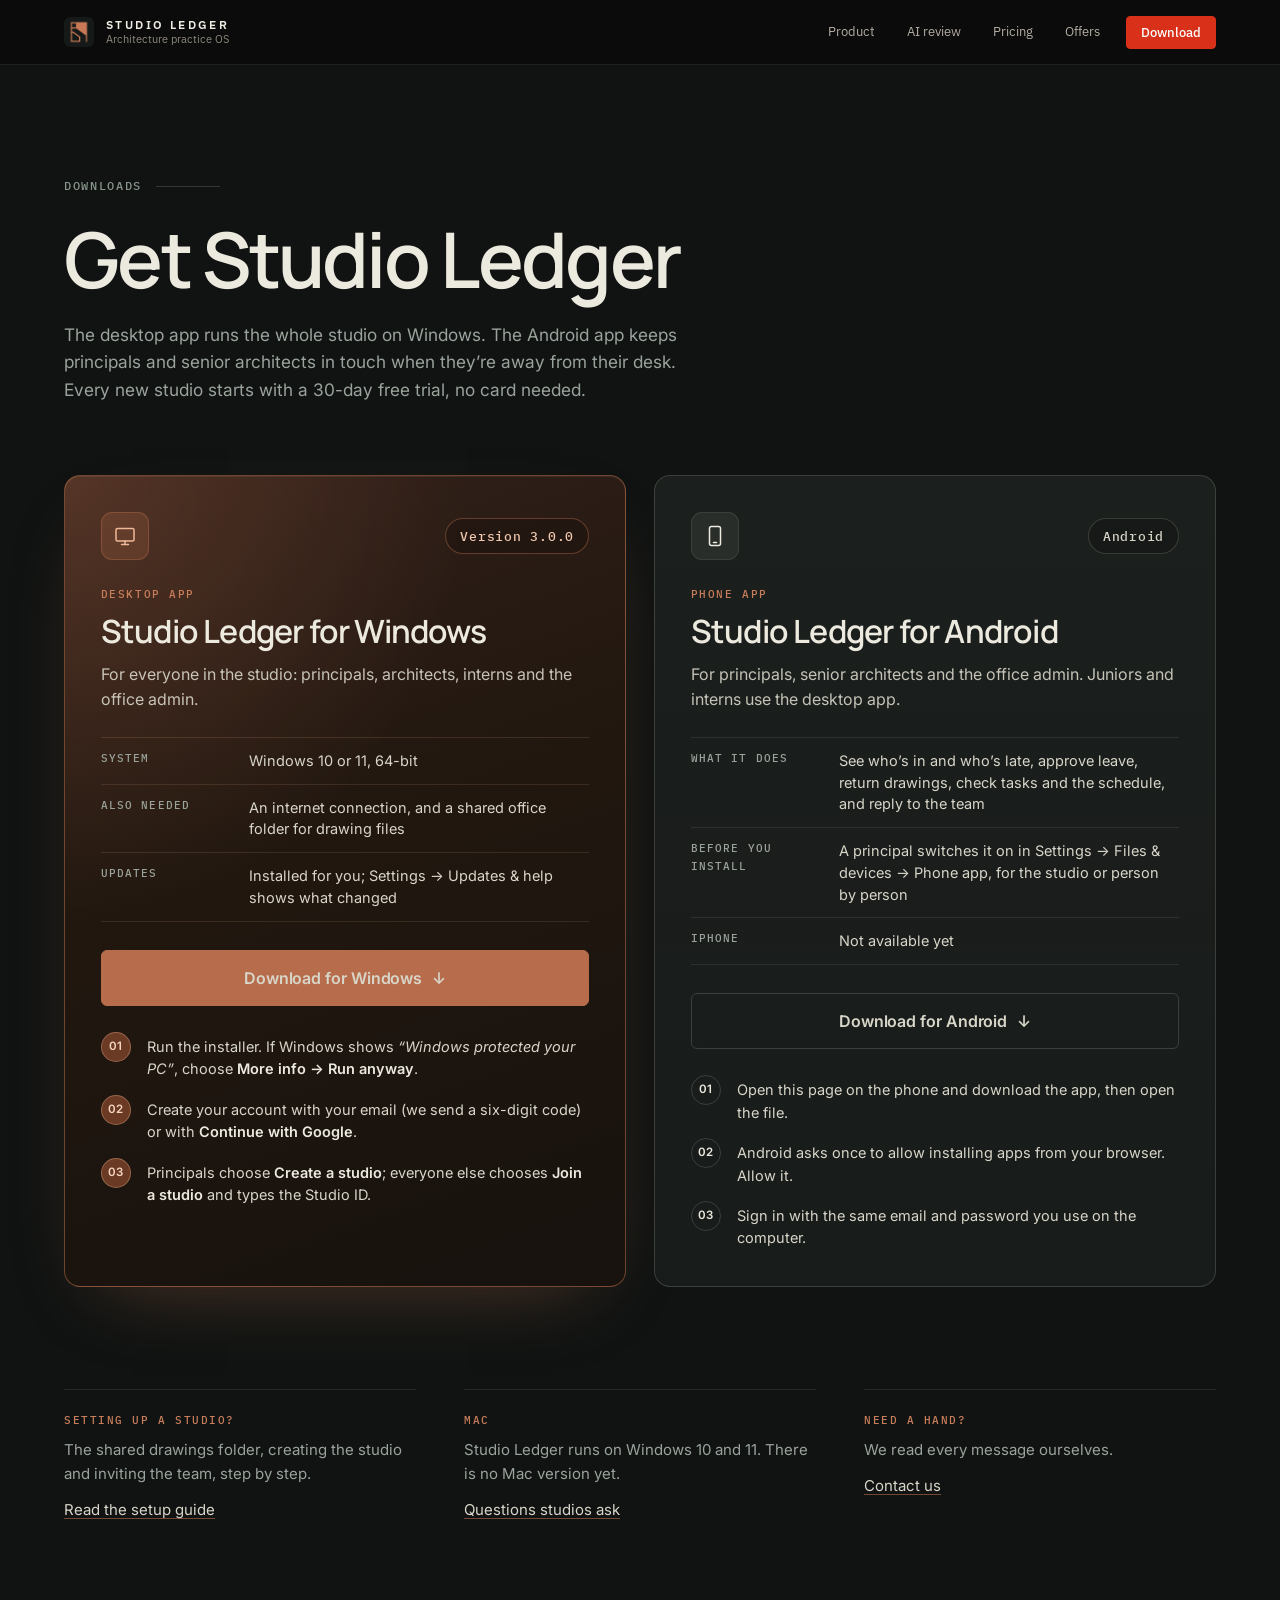
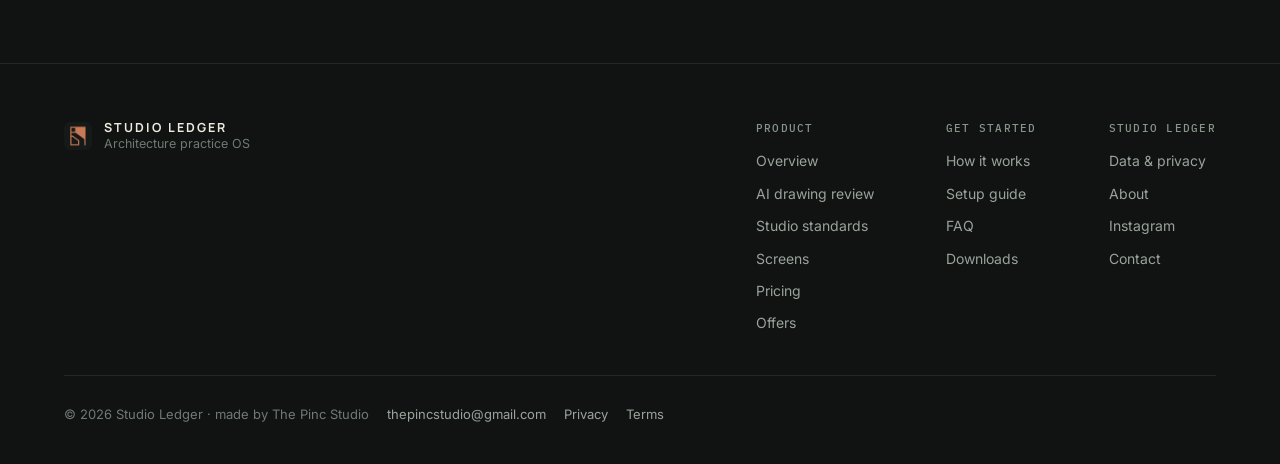
==== download.html @ b288e31b "Pricing: 3 and 6-month billing, early bird for the first 10 studios, dollar prices, grouped feature " ====
<!doctype html>
<html lang="en">
<head>
<meta charset="utf-8">
<meta name="viewport" content="width=device-width, initial-scale=1">
<title>Download Studio Ledger for Windows and Android</title>
<meta name="description" content="Download Studio Ledger: the Windows desktop app for the whole architecture studio, and the Android app for principals and senior architects. 30-day free trial, no card needed.">
<meta name="theme-color" content="#101312">
<link rel="icon" type="image/png" href="assets/icon.png">
<link rel="apple-touch-icon" href="assets/icon.png">
<meta property="og:type" content="website">
<meta property="og:title" content="Download Studio Ledger">
<meta property="og:description" content="The Windows desktop app for the whole studio, and the Android app for principals and senior architects.">
<link rel="canonical" href="https://studioledger.in/download">
<meta property="og:url" content="https://studioledger.in/download">
<meta property="og:image" content="https://studioledger.in/assets/og.jpg">
<meta name="twitter:card" content="summary_large_image">
<link rel="preconnect" href="https://fonts.googleapis.com">
<link rel="preconnect" href="https://fonts.gstatic.com" crossorigin>
<link rel="stylesheet" href="https://fonts.googleapis.com/css2?family=IBM+Plex+Sans:wght@400;500;600&family=Source+Serif+4:opsz,wght@8..60,400;8..60,500;8..60,600&display=swap">
<link rel="stylesheet" href="https://fonts.googleapis.com/css2?family=IBM+Plex+Mono:wght@400;500&family=Inter:wght@400;500;600&family=Manrope:wght@500;600;700&display=swap">
<link rel="stylesheet" href="styles.css?v=20261113">
<link rel="stylesheet" href="site.css?v=20261114f">
</head>
<body class="dl-page">
<a class="skip" href="#main">Skip to content</a>

<header class="nav" id="top">
  <div class="wrap nav-in">
    <a class="brand" href="./" aria-label="Studio Ledger home">
      <img src="assets/icon.png" alt="" width="30" height="30">
      <span><b>Studio Ledger</b><small>Architecture practice OS</small></span>
    </a>
    <nav class="links" id="links" aria-label="Main">
      <a href="index.html#product">Product</a>
      <a href="index.html#review">AI review</a>
      <a href="index.html#pricing">Pricing</a>
      <a href="index.html#offers">Offers</a>
    </nav>
    <div class="nav-cta">
      <a class="btn sm" data-download href="#start">Download</a>
      <button class="menu" id="menu" aria-expanded="false" aria-controls="links" aria-label="Menu"><span></span><span></span></button>
    </div>
  </div>
  <div class="launch-bar" id="launch-bar" hidden>
    <div class="wrap lb-in">
      <span class="lb-text">Studio Ledger launches <b>15 November</b></span>
      <span class="lb-count" data-cd="short" aria-label="Time until launch"></span>
      <button type="button" class="link lb-notify" data-notify>Get notified</button>
    </div>
  </div>
</header>

<main id="main">
<div class="v2" id="v2">

<section class="v2-sec dl-top" aria-labelledby="dl-title">
  <div class="v2-wrap">
    <p class="v2-label" data-rv>Downloads</p>
    <h1 class="v2-h2 dl-h" id="dl-title" data-split>Get Studio Ledger</h1>
    <p class="v2-lede" data-rv>The desktop app runs the whole studio on Windows. The Android app keeps principals and senior architects in touch when they’re away from their desk. Every new studio starts with a 30-day free trial, no card needed.</p>
  </div>

  <div class="v2-wrap dl-grid">
    <!-- Windows -->
    <article class="dl-card dl-win" aria-labelledby="dl-win-h" data-rv>
      <div class="dl-head">
        <span class="dl-icon"><svg viewBox="0 0 24 24" aria-hidden="true"><rect x="3" y="4.5" width="18" height="12.5" rx="1.5"/><path d="M8.5 20.5h7M12 17v3.5"/></svg></span>
        <span class="dl-pill v2-mono">Version <span data-version></span></span>
      </div>
      <p class="dl-k v2-mono">Desktop app</p>
      <h2 class="dl-name" id="dl-win-h">Studio Ledger for Windows</h2>
      <p class="dl-for">For everyone in the studio: principals, architects, interns and the office admin.</p>
      <dl class="dl-spec">
        <div><dt>System</dt><dd>Windows 10 or 11, 64-bit</dd></div>
        <div><dt>Also needed</dt><dd>An internet connection, and a shared office folder for drawing files</dd></div>
        <div><dt>Updates</dt><dd>Installed for you; Settings → Updates &amp; help shows what changed</dd></div>
      </dl>
      <a class="v2-btn v2-btn-lg dl-btn" data-download href="#">Download for Windows <span aria-hidden="true">↓</span></a>
      <ol class="dl-steps" aria-label="Installing on Windows">
        <li>Run the installer. If Windows shows <i>“Windows protected your PC”</i>, choose <b>More info → Run anyway</b>.</li>
        <li>Create your account with your email (we send a six-digit code) or with <b>Continue with Google</b>.</li>
        <li>Principals choose <b>Create a studio</b>; everyone else chooses <b>Join a studio</b> and types the Studio ID.</li>
      </ol>
    </article>

    <!-- Android -->
    <article class="dl-card dl-and" aria-labelledby="dl-and-h" data-rv>
      <div class="dl-head">
        <span class="dl-icon"><svg viewBox="0 0 24 24" aria-hidden="true"><rect x="6.5" y="2.5" width="11" height="19" rx="2"/><path d="M10.5 18.5h3"/></svg></span>
        <span class="dl-pill v2-mono">Android</span>
      </div>
      <p class="dl-k v2-mono">Phone app</p>
      <h2 class="dl-name" id="dl-and-h">Studio Ledger for Android</h2>
      <p class="dl-for">For principals, senior architects and the office admin. Juniors and interns use the desktop app.</p>
      <dl class="dl-spec">
        <div><dt>What it does</dt><dd>See who’s in and who’s late, approve leave, return drawings, check tasks and the schedule, and reply to the team</dd></div>
        <div><dt>Before you install</dt><dd>A principal switches it on in Settings → Files &amp; devices → Phone app, for the studio or person by person</dd></div>
        <div><dt>iPhone</dt><dd>Not available yet</dd></div>
      </dl>
      <a class="v2-btn v2-btn-lg v2-btn-ghost dl-btn" data-app href="https://github.com/Krixhnarr/studio-ledger-website/releases/latest/download/Studio-Ledger-Android.apk">Download for Android <span aria-hidden="true">↓</span></a>
      <ol class="dl-steps" aria-label="Installing on Android">
        <li>Open this page on the phone and download the app, then open the file.</li>
        <li>Android asks once to allow installing apps from your browser. Allow it.</li>
        <li>Sign in with the same email and password you use on the computer.</li>
      </ol>
    </article>
  </div>

  <div class="v2-wrap dl-more">
    <div data-rv>
      <p class="v2-mono">Setting up a studio?</p>
      <p>The shared drawings folder, creating the studio and inviting the team, step by step.</p>
      <a class="v2-link" href="index.html#setup-guide">Read the setup guide</a>
    </div>
    <div data-rv>
      <p class="v2-mono">Mac</p>
      <p>Studio Ledger runs on Windows 10 and 11. There is no Mac version yet.</p>
      <a class="v2-link" href="index.html#faq">Questions studios ask</a>
    </div>
    <div data-rv>
      <p class="v2-mono">Need a hand?</p>
      <p>We read every message ourselves.</p>
      <a class="v2-link" data-contact href="#">Contact us</a>
    </div>
  </div>
</section>

</div>
</main>

<footer class="v2 v2-foot">
  <div class="v2-wrap v2-foot-in">
    <a class="v2-foot-brand" href="./" aria-label="Studio Ledger, back to top"><img src="assets/icon.png" alt="" width="28" height="28"><span><b>Studio Ledger</b><small>Architecture practice OS</small></span></a>
    <nav class="v2-foot-cols" aria-label="Footer">
      <div><p class="v2-mono">Product</p><a href="index.html#product">Overview</a><a href="index.html#review">AI drawing review</a><a href="index.html#p-standards">Studio standards</a><a href="index.html#screens">Screens</a><a href="index.html#pricing">Pricing</a><a href="index.html#offers">Offers</a></div>
      <div><p class="v2-mono">Get started</p><a href="index.html#setup">How it works</a><a href="index.html#setup-guide">Setup guide</a><a href="index.html#faq">FAQ</a><a href="download.html">Downloads</a></div>
      <div><p class="v2-mono">Studio Ledger</p><a href="index.html#data">Data &amp; privacy</a><a href="index.html#about">About</a><a href="https://www.instagram.com/studioledger.in/" target="_blank" rel="noopener">Instagram</a><a data-contact href="#">Contact</a></div>
    </nav>
    <p class="v2-foot-legal"><span>© 2026 Studio Ledger · made by The Pinc Studio</span><a data-contact-text href="#"></a><a href="privacy.html">Privacy</a><a href="terms.html">Terms</a></p>
  </div>
  <dialog class="ct-dlg" id="ct-dlg" aria-labelledby="ct-title">
    <div class="ct-in">
      <div class="ct-h"><p class="v2-mono">Contact</p><button type="button" class="ct-x" id="ct-close" aria-label="Close">×</button></div>
      <h2 id="ct-title">Write to us</h2>
      <p class="ct-sub">We read every message ourselves.</p>
      <div class="ct-mail"><span id="ct-addr" class="v2-mono"></span><button type="button" class="v2-btn v2-btn-ghost v2-btn-sm" id="ct-copy">Copy</button></div>
      <div class="ct-acts">
        <a class="v2-btn" id="ct-gmail" href="#" target="_blank" rel="noopener">Open in Gmail</a>
        <a class="v2-btn v2-btn-ghost" id="ct-app" href="#">Open mail app</a>
      </div>
    </div>
  </dialog>
</footer>

<dialog class="get-dlg" id="get-dlg" aria-labelledby="get-title" data-mode="ask">
  <div class="get-in">
    <div class="get-h">
      <span>Download for Windows</span>
      <button type="button" class="x" id="get-close" aria-label="Close">×</button>
    </div>
    <h2 id="get-title">Get Studio Ledger</h2>
    <div class="get-soon">
      <p class="get-sub">Downloads for Windows and Android open at <b>12 am on 15 November</b>. Leave your details and we’ll tell you the moment it’s out.</p>
      <div class="cd-big mono" data-cd="big" role="timer" aria-label="Time until launch"></div>
    </div>
    <form id="get-form" novalidate>
      <p class="get-sub get-now">Tell us who you are and the download starts right away.</p>
      <label>Your name<input name="name" autocomplete="name" maxlength="80" required></label>
      <label>Email<input name="email" type="email" autocomplete="email" inputmode="email" maxlength="120" required></label>
      <fieldset class="get-type">
        <legend>Are you a solo architect or a firm?</legend>
        <label><input type="radio" name="type" value="Solo" required><span>Solo</span></label>
        <label><input type="radio" name="type" value="Firm"><span>Firm</span></label>
      </fieldset>
      <label class="get-firm">Firm name<input name="firm" autocomplete="organization" maxlength="120"></label>
      <p class="get-err" id="get-err" role="alert" hidden></p>
      <button type="submit" class="btn" id="get-submit">Download for Windows <span aria-hidden="true">↓</span></button>
      <p class="fine get-fine">We’ll only use these details to help you with Studio Ledger. No spam.</p>
    </form>
    <div class="get-done">
      <p role="status" class="get-now">Your download has started. Run the installer once it finishes; the setup guide walks you through the rest.</p>
      <p class="fine get-now"><a class="link" data-direct href="#">Download didn’t start? Click here.</a></p>
      <p role="status" class="get-soon">You’re on the list. We’ll email you on 15 November when Studio Ledger is ready to download.</p>
      <div class="get-done-cta"><a class="btn ghost" href="#setup" id="get-ok">Open the setup guide</a></div>
    </div>
  </div>
</dialog>

<script src="main.js?v=20261114f"></script>
</body>
</html>
---- styles.css ----
/* Studio Ledger site. Ivory paper, ink, terracotta and stone: the promo reel's palette.
   Source Serif 4 display, IBM Plex for text and data.
   Architectural details (rulers, datum marks, detail bubbles, dimension strings, revision clouds) stay faint. */
:root {
  --bg: #f5f1ea;
  --card: #fbf9f5;
  --raised: #efe9df;
  --fg: #1d1b18;
  --muted: #5f5950;
  --dim: #716a60;
  --border: #ddd5c8;
  --hair: #e8e2d7;
  --copper: #b65f3b;
  --copper-hi: #a24f2e;
  --copper-soft: #d8ab92;
  --copper-wash: rgb(182 95 59 / .08);
  --cyan: #52706d;
  --cyan-wash: rgb(82 112 109 / .09);
  --ok: #3b7a58;
  --ok-wash: rgb(59 122 88 / .1);
  --grid: rgb(29 27 24 / .035);
  --display: "Source Serif 4", Georgia, serif;
  --sans: "IBM Plex Sans", "Segoe UI", system-ui, sans-serif;
  --mono: "IBM Plex Mono", Consolas, monospace;
  --r: 4px;
  --ease: cubic-bezier(.2, .7, .2, 1);
  --gy: 0px;
  color-scheme: light;
}
* { box-sizing: border-box; }
html { scroll-behavior: smooth; scroll-padding-top: 72px; }
body {
  margin: 0; background: var(--bg); color: var(--fg);
  font: 16px/1.6 var(--sans); -webkit-font-smoothing: antialiased;
  background-image: linear-gradient(var(--grid) 1px, transparent 1px), linear-gradient(90deg, var(--grid) 1px, transparent 1px);
  background-size: 40px 40px;
  background-position: 0 var(--gy);
  overflow-x: hidden;
}
img, video { max-width: 100%; display: block; }
a { color: inherit; }
h1, h2, h3, h4 { margin: 0; font-weight: 400; text-wrap: balance; }
p { margin: 0; }
button { font-family: inherit; }
:focus-visible { outline: 2px solid var(--copper); outline-offset: 3px; }
.wrap { max-width: 1200px; margin: 0 auto; padding-inline: 24px; }
.mono { font-family: var(--mono); font-variant-numeric: tabular-nums; }
.eyebrow { font: 500 11px/1.4 var(--sans); letter-spacing: .16em; text-transform: uppercase; color: var(--cyan); }
.fine { font-size: 13px; color: var(--muted); }
.dim { color: var(--dim); }
.skip { position: absolute; left: -999px; top: 8px; background: var(--copper); color: #fff; padding: 8px 12px; z-index: 99; }
.skip:focus { left: 8px; }
.sr { position: absolute; width: 1px; height: 1px; overflow: hidden; clip: rect(0 0 0 0); white-space: nowrap; }

/* ---------- buttons ---------- */
.btn {
  display: inline-flex; align-items: center; gap: 8px; justify-content: center;
  background: var(--copper); color: #fffaf3; border: 1px solid var(--copper);
  font: 500 13px/1 var(--sans); letter-spacing: .02em; text-decoration: none;
  padding: 12px 18px; border-radius: var(--r); cursor: pointer; transition: background .15s, border-color .15s, color .15s;
}
.btn:hover { background: var(--copper-hi); border-color: var(--copper-hi); }
.btn.ghost { background: transparent; color: var(--fg); border-color: var(--border); }
.btn.ghost:hover { border-color: var(--muted); background: var(--card); }
.btn.sm { padding: 9px 14px; font-size: 12px; }
.btn.lg { padding: 15px 22px; font-size: 14px; }
.btn svg { width: 11px; height: 11px; fill: currentColor; }

/* ---------- nav ---------- */
.nav { position: sticky; top: 0; z-index: 30; background: rgb(245 241 234 / .88); backdrop-filter: blur(10px); border-bottom: 1px solid var(--hair); }
.nav-in { display: flex; align-items: center; gap: 24px; height: 64px; }
.brand { display: flex; align-items: center; gap: 12px; text-decoration: none; flex: none; }
.brand img { border-radius: 3px; }
.brand span { display: flex; flex-direction: column; line-height: 1.2; }
.brand b { font: 600 12px/1.2 var(--sans); letter-spacing: .2em; text-transform: uppercase; }
.brand small { font-size: 11px; color: var(--muted); }
.links { display: flex; gap: 28px; margin-left: auto; }
.links a { font-size: 13px; color: var(--muted); text-decoration: none; transition: color .15s; }
.links a:hover { color: var(--fg); }
.nav-cta { display: flex; gap: 10px; align-items: center; }
.menu { display: none; width: 40px; height: 40px; background: none; border: 1px solid var(--border); border-radius: var(--r); cursor: pointer; padding: 0; flex-direction: column; align-items: center; justify-content: center; gap: 5px; }
.menu span { width: 16px; height: 1.5px; background: var(--fg); transition: transform .2s; }
.menu[aria-expanded="true"] span:first-child { transform: translateY(3.25px) rotate(45deg); }
.menu[aria-expanded="true"] span:last-child { transform: translateY(-3.25px) rotate(-45deg); }


.intro-cta { display: flex; gap: 12px; flex-wrap: wrap; margin: 30px 0 12px; }
@keyframes rise { from { opacity: 0; transform: translateY(18px); } }


/* drawing-sheet frame */
.sheet { margin: 0; border: 1px solid var(--border); background: var(--card); border-radius: var(--r); overflow: hidden; position: relative; }
.sheet::before, .sheet::after { content: ""; position: absolute; width: 14px; height: 14px; border-color: var(--copper); border-style: solid; z-index: 4; pointer-events: none; }
.sheet::before { top: -1px; left: -1px; border-width: 2px 0 0 2px; }
.sheet::after { bottom: -1px; right: -1px; border-width: 0 2px 2px 0; }
.sheet-bar { display: flex; gap: 24px; padding: 10px 16px; border-bottom: 1px solid var(--border); font: 500 10.5px/1.4 var(--mono); letter-spacing: .12em; text-transform: uppercase; color: var(--muted); background: var(--card); position: relative; z-index: 3; }
.sheet-bar .live { margin-left: auto; color: var(--ok); display: inline-flex; align-items: center; gap: 8px; }
.sheet-bar .live.warn { color: var(--copper); }
.sheet-bar .live::before { content: ""; width: 6px; height: 6px; border-radius: 50%; background: currentColor; box-shadow: 0 0 0 3px rgb(59 122 88 / .18); }

/* ---------- hero product mock ---------- */
.app { box-shadow: 0 50px 90px -50px rgba(70, 48, 28, .22); }
.app-body { position: relative; display: grid; grid-template-columns: 190px minmax(0, 1fr); min-height: 470px; overflow: hidden; background: var(--bg); }
.app-side { border-right: 1px solid var(--hair); padding: 16px 0; font-size: 12.5px; color: var(--muted); }
.app-brand { display: flex; align-items: center; gap: 8px; padding: 0 16px 14px; border-bottom: 1px solid var(--hair); margin-bottom: 10px; font-size: 11.5px; color: var(--fg); }
.app-side p { font: 500 9.5px/1 var(--sans); letter-spacing: .14em; text-transform: uppercase; color: var(--dim); padding: 12px 16px 6px; }
.app-side ul { list-style: none; margin: 0; padding: 0; }
.app-side li { padding: 6px 16px; display: flex; justify-content: space-between; align-items: center; }
.app-side li.on { color: var(--fg); background: var(--copper-wash); box-shadow: inset 2px 0 0 var(--copper); }
.app-side li i { font: 500 9.5px/16px var(--mono); font-style: normal; background: var(--copper); color: #fff; border-radius: 8px; min-width: 16px; text-align: center; }
.app-main { padding: 20px 22px 22px; min-width: 0; }
.app-head { display: flex; justify-content: space-between; align-items: flex-end; gap: 12px; margin-bottom: 16px; }
.app-kicker { display: block; font: 500 9.5px/1.4 var(--sans); letter-spacing: .14em; text-transform: uppercase; color: var(--dim); }
.app-title { display: block; font: 500 26px/1.15 var(--display); margin-top: 4px; }
.app-btn { font: 500 11.5px/1 var(--sans); background: var(--copper); color: #fff; padding: 9px 12px; border-radius: 3px; white-space: nowrap; }
.app-stats { display: grid; grid-template-columns: repeat(4, minmax(0, 1fr)); gap: 10px; margin-bottom: 12px; }
.stat { border: 1px solid var(--hair); background: var(--card); border-radius: 3px; padding: 11px 13px; display: flex; flex-direction: column; gap: 2px; }
.stat > span { font: 500 9.5px/1.3 var(--sans); letter-spacing: .12em; text-transform: uppercase; color: var(--dim); }
.stat b { font: 500 28px/1.1 var(--mono); font-variant-numeric: tabular-nums; }
.stat small { font-size: 11px; color: var(--muted); }
.stat small.up { color: var(--ok); }
.app-cols { display: grid; grid-template-columns: minmax(0, 1.5fr) minmax(0, 1fr); gap: 10px; }
.panel { border: 1px solid var(--hair); background: var(--card); border-radius: 3px; overflow: hidden; }
.panel-h { display: flex; justify-content: space-between; align-items: baseline; gap: 10px; padding: 10px 13px; border-bottom: 1px solid var(--hair); }
.panel-h b { font: 500 10px/1.3 var(--sans); letter-spacing: .14em; text-transform: uppercase; }
.panel-h span { font-size: 11px; color: var(--dim); }
.reg { width: 100%; border-collapse: collapse; font-size: 12.5px; min-width: 0; }
.reg th { font: 500 9.5px/1.3 var(--sans); letter-spacing: .12em; text-transform: uppercase; color: var(--dim); text-align: left; padding: 8px 13px; border-bottom: 1px solid var(--hair); }
.reg td { padding: 9px 13px; border-bottom: 1px solid var(--hair); white-space: nowrap; }
.reg tr:last-child td { border-bottom: 0; }
.reg tr { transition: background .4s; }
.reg tr.focus { background: var(--copper-wash); box-shadow: inset 2px 0 0 var(--copper); }
.chip { display: inline-block; font: 500 10.5px/1 var(--sans); padding: 4px 8px; border-radius: 10px; border: 1px solid; white-space: nowrap; }
.chip.ok { color: var(--ok); border-color: rgb(59 122 88 / .35); background: var(--ok-wash); }
.chip.warn { color: var(--copper); border-color: rgb(182 95 59 / .4); background: var(--copper-wash); }
.chip.info { color: var(--cyan); border-color: rgb(82 112 109 / .35); background: var(--cyan-wash); }
.app-prog ul { list-style: none; margin: 0; padding: 6px 0; }
.app-prog li { display: grid; grid-template-columns: minmax(0, 1fr) 70px 34px; gap: 10px; align-items: center; padding: 8px 13px; font-size: 12.5px; }
.app-prog li span { overflow: hidden; text-overflow: ellipsis; white-space: nowrap; }
.app-prog li i { height: 4px; background: var(--raised); border-radius: 2px; position: relative; overflow: hidden; }
.app-prog li i::after { content: ""; position: absolute; inset: 0; background: var(--copper); transform-origin: left; transform: scaleX(var(--w)); transition: transform 2.2s var(--ease); }
.app:not(.in) .app-prog li i::after { transform: scaleX(0); }
.app-prog li em { font-style: normal; font-size: 11px; color: var(--muted); text-align: right; }

/* AI overlay inside the mock */
.app-review { position: absolute; top: 0; right: 0; bottom: 0; width: min(500px, 64%); background: var(--card); border-left: 1px solid var(--border); box-shadow: -30px 0 60px -30px rgba(70, 48, 28, .2); transform: translateX(104%); transition: transform 1.1s var(--ease); display: flex; flex-direction: column; z-index: 2; }
.app-review.open { transform: none; }
.ar-head { padding: 14px 18px; border-bottom: 1px solid var(--border); display: flex; flex-direction: column; gap: 4px; }
.ar-ai { font: 500 9.5px/1 var(--sans); letter-spacing: .16em; text-transform: uppercase; color: var(--copper); }
.ar-head b { font-size: 12.5px; }
.ar-body { padding: 16px 18px; display: grid; grid-template-columns: minmax(0, 1fr) minmax(0, 1fr); gap: 16px; flex: 1; align-content: start; }
.ar-plan { width: 100%; height: 200px; border: 1px solid var(--hair); background: var(--raised); grid-column: 1 / -1; }
.ar-plan .ln { stroke: rgb(29 27 24 / .75); }
.ar-plan .ln.thin { stroke-width: .8; stroke: rgb(95 89 80 / .55); }
.ar-plan .bb { fill: rgb(182 95 59 / .07); stroke: var(--copper); stroke-width: 1.2; stroke-dasharray: 4 3; opacity: 0; transition: opacity .7s; }
.ar-plan .bb.show { opacity: 1; }
.ar-plan .scan { stroke: var(--cyan); stroke-width: 1.5; opacity: 0; }
.app-review.scanning .scan { opacity: .8; animation: arscan 2.6s linear forwards; }
@keyframes arscan { from { transform: translateX(0); } to { transform: translateX(300px); } }
.ar-list { list-style: none; margin: 0; padding: 0; display: flex; flex-direction: column; gap: 7px; font-size: 12.5px; }
.ar-list li, .checks li { display: flex; align-items: center; gap: 9px; color: var(--dim); transition: color .3s; }
.ar-list li::before, .checks li::before { content: "·"; width: 16px; height: 16px; flex: none; display: grid; place-items: center; font: 600 10px/1 var(--mono); border: 1px solid var(--border); border-radius: 50%; color: var(--dim); transition: all .3s; }
.ar-list li.on, .checks li.on { color: var(--fg); }
.ar-list li.on[data-r="ok"]::before, .checks li.on[data-r="ok"]::before { content: "✓"; color: var(--ok); border-color: rgb(59 122 88 / .45); background: var(--ok-wash); }
.ar-list li.on[data-r="warn"]::before, .checks li.on[data-r="warn"]::before { content: "!"; color: var(--copper); border-color: rgb(182 95 59 / .55); background: var(--copper-wash); }
.ar-score { display: flex; flex-direction: column; align-items: flex-start; justify-content: center; border-left: 1px solid var(--hair); padding-left: 16px; }
.ar-score b { font-size: 44px; line-height: 1; }
.ar-score span { font: 500 12px var(--mono); color: var(--dim); }
.ar-score small { margin-top: 10px; font-size: 11.5px; color: var(--copper); }

/* ---------- section scaffolding ---------- */
.sec { padding: 112px 0; border-top: 1px solid var(--hair); position: relative; }
.sec-h { display: flex; align-items: center; gap: 14px; margin-bottom: 24px; }
.bubble { width: 44px; height: 44px; border: 1px solid var(--copper-soft); border-radius: 50%; display: grid; grid-template-rows: 1fr 1fr; flex: none; position: relative; overflow: hidden; }
.bubble::after { content: ""; position: absolute; left: 0; right: 0; top: 50%; border-top: 1px solid var(--copper-soft); }
.bubble b, .bubble i { font: 500 10.5px/1 var(--mono); font-style: normal; display: grid; place-items: center; }
.bubble b { color: var(--copper); align-self: end; padding-bottom: 4px; }
.bubble i { color: var(--dim); font-size: 8.5px; align-self: start; padding-top: 4px; }
.dimline { flex: 1; height: 9px; position: relative; opacity: .5; transform-origin: left; transition: transform 1.8s var(--ease); }
.dimline::before { content: ""; position: absolute; left: 0; right: 0; top: 4px; border-top: 1px solid var(--border); }
.dimline::after { content: ""; position: absolute; inset: 0; border-left: 1px solid var(--border); border-right: 1px solid var(--border); }
.reveal .dimline, .sec-h.reveal .dimline { transform: scaleX(0); }
.in .dimline, .sec-h.in .dimline { transform: none; }
.sec h2 { font: 400 clamp(32px, 5vw, 60px)/1.03 var(--display); text-transform: uppercase; letter-spacing: -.005em; }
.sub { margin-top: 22px; font-size: 18px; color: var(--muted); max-width: 40em; }

.proposed figcaption .mono { color: var(--copper); }

/* ---------- system diagram ---------- */
.sys-wrap { display: grid; grid-template-columns: minmax(0, 1fr) 300px; gap: 28px; margin-top: 48px; align-items: center; }
.sys { position: relative; aspect-ratio: 1000 / 620; border: 1px solid var(--hair); border-radius: var(--r); background:
  radial-gradient(circle at 50% 50%, rgb(182 95 59 / .05), transparent 55%), var(--card); }
.sys-lines { position: absolute; inset: 0; width: 100%; height: 100%; }
.sys-lines line { stroke: var(--border); stroke-width: 1; vector-effect: non-scaling-stroke; transition: stroke .6s, opacity .6s; }
.sys-lines line.core { stroke-dasharray: 3 5; }
.sys-lines line.hot { stroke: var(--copper); opacity: 1; }
.sys.focus .sys-lines line:not(.hot) { opacity: .25; }
.sys-lines .ring { fill: none; stroke: var(--hair); stroke-dasharray: 2 6; vector-effect: non-scaling-stroke; }
.sys-core { position: absolute; left: 50%; top: 50%; transform: translate(-50%, -50%); border: 1px solid var(--copper); background: var(--bg); padding: 12px 18px; text-align: center; border-radius: 2px; z-index: 2; box-shadow: 0 0 0 6px var(--bg), 0 0 0 7px var(--copper-soft); }
.sys-core .mono { display: block; font-size: 9.5px; color: var(--dim); letter-spacing: .14em; }
.sys-core b { font: 600 12px/1.3 var(--sans); letter-spacing: .2em; text-transform: uppercase; }
.sys-node { position: absolute; transform: translate(-50%, -50%); z-index: 2; font: 500 11.5px/1 var(--sans); letter-spacing: .14em; text-transform: uppercase; color: var(--muted); background: var(--bg); border: 1px solid var(--border); padding: 10px 13px; border-radius: 2px; cursor: pointer; transition: color .5s, border-color .5s, background .5s, opacity .5s; white-space: nowrap; }
.sys-node span { display: block; font: 500 9px/1 var(--mono); color: var(--dim); letter-spacing: .08em; margin-bottom: 5px; }
.sys-node:hover, .sys-node.on { color: var(--fg); border-color: var(--copper); background: var(--raised); }
.sys-node.near { color: var(--fg); border-color: var(--copper-soft); }
.sys.focus .sys-node:not(.on):not(.near) { opacity: .45; }
.sys-node.is-ai { border-color: var(--copper-soft); }
.sys-info { border-left: 1px solid var(--border); padding-left: 24px; min-height: 230px; }
.sys-info h3 { font: 500 30px/1.15 var(--display); margin: 10px 0 12px; }
.sys-info p { color: var(--muted); font-size: 15px; }
.sys-links-h { margin-top: 20px !important; font: 500 10px/1 var(--sans) !important; letter-spacing: .14em; text-transform: uppercase; color: var(--dim) !important; }
.sys-chips { display: flex; flex-wrap: wrap; gap: 6px; margin-top: 10px; }
.sys-chips span { font: 500 11px/1 var(--sans); letter-spacing: .08em; text-transform: uppercase; color: var(--copper); border: 1px solid var(--copper-soft); padding: 6px 8px; border-radius: 2px; }

/* ---------- AI review ---------- */
.ai { display: grid; grid-template-columns: minmax(0, 1.25fr) minmax(0, .75fr); gap: 20px; margin-top: 48px; align-items: stretch; }
.plan { display: block; width: 100%; height: auto; background: var(--card); }
.plan .ln { fill: none; stroke: rgb(29 27 24 / .8); stroke-dasharray: 1; stroke-dashoffset: 1; }
.plan .ln.thin { stroke: rgb(95 89 80 / .5); stroke-width: .8; }
.plan .grid .ln { stroke: rgb(113 106 96 / .25); stroke-dasharray: 1; }
.plan .wall { stroke-width: 4; }
.plan .wall2 { stroke-width: 2.4; }
.ai.drawn .plan .ln { stroke-dashoffset: 0; transition: stroke-dashoffset 2.6s var(--ease); }
.ai.drawn .plan .grid .ln { transition-duration: 1.6s; }
.plan text { font: 500 9px var(--mono); fill: var(--muted); text-anchor: middle; }
.plan .gb circle, .plan .sec-mark circle, .plan .north circle { fill: none; stroke: rgb(113 106 96 / .6); stroke-width: .8; }
.plan .gb text { fill: var(--dim); font-size: 10px; }
.plan .dims text { fill: var(--dim); font-size: 8.5px; }
.plan .rooms text { font: 500 10px var(--sans); letter-spacing: .14em; fill: rgb(29 27 24 / .8); }
.plan .rooms text.sm { font: 400 8px var(--mono); letter-spacing: 0; fill: var(--dim); }
.plan .tag rect { fill: var(--card); stroke: var(--cyan); stroke-width: .8; }
.plan .tag text { font-size: 7.5px; fill: var(--cyan); }
.plan .sec-mark path { stroke: rgb(113 106 96 / .6); stroke-width: .8; }
.plan .sec-mark text { font-size: 7.5px; fill: var(--dim); }
.plan .north path { fill: var(--muted); }
.plan .north text { fill: var(--dim); }
.plan .tblock rect, .plan .tblock path { fill: none; stroke: rgb(113 106 96 / .7); stroke-width: .8; }
.plan .tblock text { text-anchor: start; font-size: 9px; fill: rgb(29 27 24 / .8); }
.plan .tblock text.k { font-size: 6.5px; fill: var(--dim); letter-spacing: .08em; }
.plan > g:not(.bbx), .plan .tag, .plan .rooms, .plan .tblock { transition: opacity 1.2s 1.4s; }
.ai:not(.drawn) .plan .rooms, .ai:not(.drawn) .plan .tag, .ai:not(.drawn) .plan .tblock, .ai:not(.drawn) .plan .gb, .ai:not(.drawn) .plan .dims text, .ai:not(.drawn) .plan .sec-mark, .ai:not(.drawn) .plan .north { opacity: 0; }
.bbx rect { fill: rgb(182 95 59 / .07); stroke: var(--copper); stroke-width: 1.4; stroke-dasharray: 5 3; }
.bbx text { text-anchor: start; font: 500 8.5px var(--mono); fill: var(--copper); }
.bbx { opacity: 0; transform-box: fill-box; transform-origin: center; transform: scale(1.06); transition: opacity .8s, transform .8s var(--ease); }
.bbx.show { opacity: 1; transform: none; }
.bbx.pulse rect { animation: bbpulse 2.2s ease-in-out 2; }
@keyframes bbpulse { 50% { fill: rgb(182 95 59 / .18); } }
.ai-scan { fill: var(--cyan); opacity: 0; }
.ai.scanning .ai-scan { opacity: .75; animation: aiscan 4s linear forwards; }
@keyframes aiscan { from { transform: translateX(0); } to { transform: translateX(638px); } }
.ai-panel { border: 1px solid var(--border); background: var(--card); border-radius: var(--r); padding: 20px; display: flex; flex-direction: column; gap: 18px; }
.ai-meta { display: flex; flex-direction: column; gap: 5px; padding-bottom: 14px; border-bottom: 1px solid var(--border); }
.ai-meta b { font-size: 13.5px; letter-spacing: .04em; text-transform: uppercase; }
.ai-meta span { font-size: 10.5px; color: var(--cyan); letter-spacing: .12em; text-transform: uppercase; }
.ai-group h4 { font: 500 10px/1 var(--sans); letter-spacing: .16em; text-transform: uppercase; color: var(--dim); margin-bottom: 10px; }
.checks { list-style: none; margin: 0; padding: 0; display: grid; grid-template-columns: 1fr 1fr; gap: 8px 12px; font-size: 13.5px; }
.checks li.flag { color: var(--copper); }
.ai-score { margin-top: auto; border-top: 1px solid var(--border); padding-top: 16px; display: flex; align-items: center; justify-content: space-between; gap: 12px; flex-wrap: wrap; }
.ai-score p { display: flex; align-items: baseline; gap: 6px; margin-top: 4px; }
.ai-score p b { font-size: 52px; line-height: 1; }
.ai-score p span { color: var(--dim); font-size: 14px; }
.cloud-note { position: relative; padding: 15px 28px; white-space: nowrap; font-size: 13px; color: var(--copper); opacity: 0; transition: opacity .9s; }
.ai.done .cloud-note { opacity: 1; }
.cloud-note svg { position: absolute; inset: 0; width: 100%; height: 100%; fill: none; stroke: var(--copper); stroke-width: 1.2; vector-effect: non-scaling-stroke; }
.cloud-note b { font-family: var(--mono); }
.replay { align-self: flex-start; }
.ai-notes { display: grid; grid-template-columns: repeat(3, minmax(0, 1fr)); gap: 28px; margin-top: 40px; }
.ai-notes > div { border-top: 1px solid var(--copper-soft); padding-top: 16px; }
.ai-notes h3 { font: 500 20px/1.2 var(--display); margin-bottom: 8px; }
.ai-notes p { color: var(--muted); font-size: 14.5px; }
.ai-fine { margin-top: 22px; }

/* ---------- built for architecture ---------- */
.built { display: grid; grid-template-columns: minmax(0, .8fr) minmax(0, 1.2fr); gap: 56px; align-items: start; }
.vs { border-top: 1px solid var(--border); }
.vs-row { display: grid; grid-template-columns: minmax(0, .8fr) 48px minmax(0, 1.3fr); align-items: center; border-bottom: 1px solid var(--hair); padding: 16px 0; }
.vs-row > span:first-child { color: var(--dim); font-size: 15px; }
.vs-row > i { height: 1px; background: var(--border); position: relative; margin-right: 14px; }
.vs-row > i::after { content: ""; position: absolute; right: -1px; top: -3px; border: 3.5px solid transparent; border-left: 5px solid var(--copper-soft); }
.vs-row b { display: block; font-weight: 500; font-size: 16px; }
.vs-row small { display: block; font-size: 13px; color: var(--muted); margin-top: 2px; }
.vs-head { padding: 10px 0; }
.vs-head span { font: 500 10px/1 var(--sans) !important; letter-spacing: .16em; text-transform: uppercase; color: var(--dim) !important; }
.vs-head span:last-child { color: var(--copper) !important; }

/* ---------- project journey ---------- */
.jn { margin-top: 48px; }
.jn-steps { list-style: none; margin: 0; padding: 0; display: grid; grid-template-columns: repeat(6, minmax(0, 1fr)); }
.jn-steps button { width: 100%; text-align: left; background: none; border: 0; color: var(--dim); font: 500 14px/1.3 var(--sans); padding: 0 12px 16px 0; cursor: pointer; display: flex; flex-direction: column; gap: 6px; transition: color .25s; }
.jn-steps button .mono { font-size: 11px; color: var(--dim); }
.jn-steps button:hover { color: var(--fg); }
.jn-steps button[aria-selected="true"] { color: var(--fg); }
.jn-steps button[aria-selected="true"] .mono { color: var(--copper); }
.jn-track { height: 1px; background: var(--border); position: relative; }
.jn-track i { position: absolute; left: 0; top: 0; height: 1px; background: var(--copper); width: 0; transition: width .9s var(--ease); }
.jn-track i::after { content: ""; position: absolute; right: -4px; top: -4px; width: 9px; height: 9px; border-radius: 50%; border: 1px solid var(--copper); background: var(--bg); }
.jn-stage { position: relative; margin-top: 36px; min-height: 280px; }
.jn-card { display: grid; grid-template-columns: minmax(0, .9fr) minmax(0, 1.1fr); gap: 48px; align-items: center; position: absolute; inset: 0 0 auto; opacity: 0; transform: translateY(8px); pointer-events: none; transition: opacity .7s, transform .7s var(--ease); }
.jn-card.on { position: relative; opacity: 1; transform: none; pointer-events: auto; }
.jn-copy h3 { font: 500 32px/1.15 var(--display); margin-bottom: 12px; }
.jn-copy p { color: var(--muted); font-size: 16px; max-width: 30em; }
.mock { border: 1px solid var(--border); background: var(--card); border-radius: var(--r); overflow: hidden; box-shadow: 0 30px 60px -40px rgba(70, 48, 28, .22); }
.mock-h { padding: 14px 18px; border-bottom: 1px solid var(--border); display: flex; flex-direction: column; gap: 4px; }
.mock-h .mono { font-size: 10px; letter-spacing: .14em; text-transform: uppercase; color: var(--dim); }
.mock-h b { font: 500 18px/1.2 var(--display); }
.kv { display: grid; grid-template-columns: 110px minmax(0, 1fr); margin: 0; }
.kv dt, .kv dd { padding: 10px 18px; border-bottom: 1px solid var(--hair); font-size: 13.5px; margin: 0; }
.kv dt { color: var(--dim); font-size: 11px; letter-spacing: .1em; text-transform: uppercase; padding-top: 12px; }
.kv dd { display: flex; align-items: center; gap: 10px; }
.kv dt:nth-last-child(2), .kv dd:last-child { border-bottom: 0; }
.bar { width: 120px; height: 4px; background: var(--raised); border-radius: 2px; position: relative; overflow: hidden; }
.bar::after { content: ""; position: absolute; inset: 0; background: var(--copper); transform-origin: left; transform: scaleX(var(--w)); }
.mini-checks { list-style: none; margin: 0; padding: 8px 0; }
.mini-checks li { display: flex; align-items: center; gap: 10px; padding: 8px 18px; font-size: 13.5px; }
.mini-checks li .mono { margin-left: auto; color: var(--muted); font-size: 12px; }
.mini-checks li::before { content: "✓"; width: 16px; height: 16px; flex: none; display: grid; place-items: center; font: 600 9.5px/1 var(--mono); border-radius: 50%; color: var(--ok); border: 1px solid rgb(59 122 88 / .45); background: var(--ok-wash); }
.mini-checks li.warn::before { content: "!"; color: var(--copper); border-color: rgb(182 95 59 / .55); background: var(--copper-wash); }
.mini-checks li.warn { color: var(--copper); }
.pipe-mini { list-style: none; margin: 0; padding: 22px 18px 8px; display: grid; grid-template-columns: repeat(4, minmax(0, 1fr)); }
.pipe-mini li { position: relative; padding-top: 22px; font-size: 12.5px; color: var(--muted); }
.pipe-mini li::before { content: "✓"; position: absolute; top: 0; left: 0; width: 15px; height: 15px; display: grid; place-items: center; font: 600 9px/1 var(--mono); border-radius: 50%; border: 1px solid var(--ok); color: var(--ok); background: var(--bg); z-index: 1; }
.pipe-mini li::after { content: ""; position: absolute; top: 7px; left: 15px; right: 0; border-top: 1px solid var(--ok); opacity: .6; }
.pipe-mini li.last::after { display: none; }
.pipe-mini li.last { color: var(--ok); font-weight: 500; }
.mock-foot { padding: 12px 18px 16px; font-size: 12.5px; color: var(--muted); }
.mini-stats { display: grid; grid-template-columns: repeat(2, minmax(0, 1fr)); }
.mini-stats div { padding: 16px 18px; border-bottom: 1px solid var(--hair); display: flex; flex-direction: column; gap: 4px; }
.mini-stats div:nth-child(odd) { border-right: 1px solid var(--hair); }
.mini-stats div:nth-last-child(-n+2) { border-bottom: 0; }
.mini-stats b { font-size: 26px; font-weight: 500; }
.mini-stats span { font-size: 12px; color: var(--muted); }

/* ---------- firm workflow ---------- */
.flow-wrap { display: grid; grid-template-columns: minmax(0, 1fr) minmax(0, 1fr); gap: 56px; align-items: start; }
.flow-intro { position: sticky; top: 120px; }
.flow { list-style: none; margin: 0; padding: 0 0 0 34px; position: relative; --p: 0; }
.flow::before { content: ""; position: absolute; left: 8px; top: 10px; bottom: 30px; border-left: 1px dashed var(--border); }
.flow::after { content: ""; position: absolute; left: 8px; top: 10px; width: 1px; height: calc((100% - 40px) * var(--p)); background: var(--copper); }
.flow li { position: relative; padding: 0 0 54px; display: flex; flex-direction: column; gap: 4px; }
.flow li::before { content: ""; position: absolute; left: -31px; top: 5px; width: 11px; height: 11px; border-radius: 50%; border: 1px solid var(--border); background: var(--bg); z-index: 1; transition: border-color .3s, background .3s; }
.flow li.lit::before { border-color: var(--copper); background: var(--copper); box-shadow: 0 0 0 4px var(--copper-wash); }
.flow .who { font: 500 12px/1.2 var(--sans); letter-spacing: .18em; text-transform: uppercase; color: var(--dim); transition: color .3s; }
.flow .act { font: 400 24px/1.25 var(--display); color: var(--dim); transition: color .3s; }
.flow li.lit .who { color: var(--cyan); }
.flow li.lit .act { color: var(--fg); }
.flow li.ai-step.lit .who { color: var(--copper); }
.flow li.end { padding-bottom: 0; }
.flow li.end .act { font-size: 20px; }

/* ---------- product showcase ---------- */
.show-h { display: flex; justify-content: space-between; align-items: flex-end; gap: 24px; flex-wrap: wrap; }
.tabs { display: flex; gap: 6px; margin: 40px 0 18px; flex-wrap: wrap; }
.tabs button { font: 500 12.5px/1 var(--sans); color: var(--muted); background: transparent; border: 1px solid var(--border); padding: 10px 14px; border-radius: var(--r); cursor: pointer; display: inline-flex; gap: 8px; align-items: center; transition: color .15s, border-color .15s, background .15s; }
.tabs button span { font-family: var(--mono); font-size: 10.5px; color: var(--dim); }
.tabs button:hover { color: var(--fg); border-color: var(--muted); }
.tabs button[aria-selected="true"] { color: var(--fg); background: var(--card); border-color: var(--copper); }
.tabs button[aria-selected="true"] span { color: var(--copper); }
.shot-frame { position: relative; overflow: hidden; aspect-ratio: 1600 / 813; background: var(--raised); }
.shot-frame img { width: 100%; height: 100%; object-fit: cover; }
.shot-wipe { position: absolute; top: 0; bottom: 0; left: 0; width: 100%; background: var(--raised); transform-origin: right; transform: scaleX(0); pointer-events: none; }
.shot-wipe::before { content: ""; position: absolute; left: 0; top: 0; bottom: 0; width: 1.5px; background: var(--copper); }
.shot-wipe.go { animation: wipe 1.1s var(--ease) forwards; }
@keyframes wipe { from { transform: scaleX(1); } to { transform: scaleX(0); } }
.shot figcaption { padding: 14px 18px; border-top: 1px solid var(--border); font-size: 15px; color: var(--muted); }
.shot figcaption b { color: var(--fg); font-weight: 500; }

/* ---------- data notes ---------- */
.notes { display: grid; grid-template-columns: repeat(4, minmax(0, 1fr)); gap: 28px; margin-top: 48px; }
.notes > div { border-top: 1px solid var(--copper-soft); padding-top: 18px; }
.notes h3 { font: 500 21px/1.2 var(--display); margin-bottom: 10px; }
.notes p { color: var(--muted); font-size: 14.5px; }

/* ---------- pricing ---------- */
.price-h { display: flex; justify-content: space-between; align-items: flex-end; gap: 24px; flex-wrap: wrap; }
.seg { display: inline-flex; border: 1px solid var(--border); border-radius: var(--r); padding: 3px; gap: 3px; background: var(--card); }
.seg button { font: 500 13px/1 var(--sans); color: var(--muted); background: none; border: 0; border-radius: 3px; padding: 10px 14px; cursor: pointer; display: inline-flex; gap: 8px; align-items: center; }
.seg button em { font-style: normal; font: 500 10px/1 var(--mono); color: var(--ok); border: 1px solid rgb(59 122 88 / .4); padding: 3px 5px; border-radius: 2px; }
.seg button[aria-pressed="true"] { background: var(--fg); color: var(--bg); }
.seg button[aria-pressed="true"] em { color: oklch(40% .08 157); border-color: oklch(40% .08 157 / .4); }
.plans { display: grid; grid-template-columns: repeat(4, minmax(0, 1fr)); margin-top: 36px; border: 1px solid var(--border); border-radius: var(--r) var(--r) 0 0; background: var(--card); }
.tb { display: flex; flex-direction: column; min-width: 0; position: relative; padding: 24px 22px; }
.tb + .tb { border-left: 1px solid var(--border); }
.tb.pop { background: linear-gradient(180deg, var(--copper-wash), transparent 45%); box-shadow: inset 0 0 0 1.5px var(--copper); }
.tb-badge { position: absolute; top: -1px; right: 18px; font: 600 9.5px/1 var(--mono); letter-spacing: .14em; text-transform: uppercase; background: var(--copper); color: #fff; padding: 6px 8px; border-radius: 0 0 2px 2px; }
.tb-code { font: 500 10px/1 var(--mono); color: var(--dim); letter-spacing: .14em; }
.tb h3 { font: 500 30px/1.1 var(--display); margin-top: 10px; }
.tb-who { font-size: 13.5px; color: var(--muted); margin-top: 4px; }
.tb-price { margin-top: 20px; min-height: 76px; }
.tb-price b { font: 500 34px/1 var(--mono); letter-spacing: -.02em; }
.tb-price small { color: var(--muted); font-size: 13px; margin-left: 4px; }
.tb-price p { font-size: 12.5px; color: var(--muted); margin-top: 8px; }
.tb .btn { margin-top: 18px; width: 100%; }
.tb ul { list-style: none; margin: 22px 0 0; padding: 18px 0 0; border-top: 1px solid var(--border); display: flex; flex-direction: column; gap: 0; }
.tb li { display: flex; justify-content: space-between; gap: 10px; align-items: baseline; font-size: 13px; padding: 7px 0; border-bottom: 1px solid var(--hair); }
.tb li:last-child { border-bottom: 0; }
.tb li span { color: var(--muted); }
.tb li b { font: 500 12px var(--mono); color: var(--ok); text-align: right; white-space: nowrap; }
.tb li.no span { color: var(--dim); opacity: .7; }
.tb li.no b { color: var(--dim); opacity: .6; }
.ent { border: 1px solid var(--border); border-top: 0; border-radius: 0 0 var(--r) var(--r); background: var(--card); padding: 18px 22px; display: flex; flex-wrap: wrap; gap: 12px 24px; justify-content: space-between; align-items: center; }
.ent > div { display: flex; flex-direction: column; gap: 4px; }
.ent b { font: 500 21px var(--display); }
.price-note { margin-top: 14px; }

/* ---------- referral ---------- */
.tag { font: 600 10.5px/1 var(--mono); letter-spacing: .14em; text-transform: uppercase; background: var(--copper); color: #fffaf3; padding: 6px 10px; border-radius: 2px; }
.gifts { display: grid; grid-template-columns: repeat(2, minmax(0, 1fr)); gap: 12px; align-content: center; }
.gift { display: flex; flex-direction: column; gap: 4px; background: var(--card); border: 1px solid var(--border); padding: 18px; border-radius: var(--r); }
.gift b { font: 500 34px/1.1 var(--display); color: var(--copper); }
.gift span:last-child { font-size: 13.5px; color: var(--muted); }
.gifts .fine { grid-column: 1 / -1; margin-top: 4px; }

/* ---------- faq ---------- */
.faq-wrap { display: grid; grid-template-columns: minmax(0, .7fr) minmax(0, 1.3fr); gap: 56px; align-items: start; }
.faq { border-top: 1px solid var(--border); }
.faq details { border-bottom: 1px solid var(--border); }
.faq summary { list-style: none; cursor: pointer; padding: 20px 40px 20px 0; font: 500 19px/1.3 var(--display); position: relative; }
.faq summary::-webkit-details-marker { display: none; }
.faq summary::after { content: "+"; position: absolute; right: 4px; top: 50%; transform: translateY(-50%); font: 400 22px var(--mono); color: var(--copper); transition: transform .2s; }
.faq details[open] summary::after { transform: translateY(-50%) rotate(45deg); }
.faq details p { padding: 0 40px 22px 0; color: var(--muted); }

/* ---------- final ---------- */
.final { padding: 120px 0; border-top: 1px solid var(--hair); text-align: center; background: radial-gradient(60% 80% at 50% 100%, var(--copper-wash), transparent); }
.final h2 { font: 400 clamp(32px, 5.6vw, 72px)/1.03 var(--display); text-transform: uppercase; margin-top: 20px; }
.steps { list-style: none; padding: 0; margin: 44px auto 0; display: grid; grid-template-columns: repeat(3, minmax(0, 1fr)); max-width: 900px; border-top: 1px solid var(--border); text-align: left; }
.steps li { padding: 16px 18px 0 0; font-size: 14.5px; color: var(--muted); }
.steps li + li { padding-left: 18px; border-left: 1px solid var(--hair); }
.steps .mono { display: block; color: var(--copper); font-size: 11px; margin-bottom: 8px; }
.final-cta { display: flex; gap: 12px; justify-content: center; flex-wrap: wrap; margin: 40px 0 16px; }

/* ---------- footer ---------- */
.foot { border-top: 1px solid var(--hair); padding: 32px 0; }
.foot-in { display: flex; align-items: center; justify-content: space-between; gap: 24px; flex-wrap: wrap; }
.foot nav { display: flex; gap: 22px; flex-wrap: wrap; }
.foot nav a { color: var(--muted); text-decoration: none; font-size: 13px; }
.foot nav a:hover { color: var(--fg); }
.foot .fine { font-size: 11px; letter-spacing: .06em; }

/* ---------- tour dialog ---------- */
.tour-dlg { padding: 0; border: 1px solid var(--border); border-radius: var(--r); background: var(--card); color: var(--fg); width: min(1180px, calc(100vw - 32px)); max-height: calc(100vh - 32px); }
.tour-dlg::backdrop { background: rgb(40 32 24 / .45); backdrop-filter: blur(3px); }
.tour-h { display: flex; justify-content: space-between; align-items: center; padding: 12px 16px; border-bottom: 1px solid var(--border); }
.tour-h b { font: 500 11px/1.3 var(--mono); letter-spacing: .12em; text-transform: uppercase; color: var(--muted); }
.x { background: none; border: 1px solid var(--border); color: var(--fg); width: 32px; height: 32px; border-radius: var(--r); font-size: 18px; cursor: pointer; }
.tour-body { display: grid; grid-template-columns: minmax(0, 1fr) 240px; }
.tour-body video { width: 100%; aspect-ratio: 16 / 9; background: #000; }
.chapters { list-style: none; margin: 0; padding: 0; overflow-y: auto; max-height: min(560px, 50vw); border-left: 1px solid var(--border); }
.chapters button { width: 100%; display: grid; grid-template-columns: 44px 1fr; text-align: left; gap: 8px; font: 13.5px/1.3 var(--sans); color: var(--muted); background: none; border: 0; border-bottom: 1px solid var(--hair); padding: 9px 14px; cursor: pointer; }
.chapters button span { font: 12px/1.5 var(--mono); color: var(--dim); }
.chapters button:hover { color: var(--fg); background: var(--raised); }
.chapters button.on { color: var(--fg); box-shadow: inset 2px 0 0 var(--copper); background: var(--raised); }
.chapters button.on span { color: var(--copper); }

/* ---------- download dialog (who's downloading, then the installer) ---------- */
.get-dlg { padding: 0; border: 1px solid var(--border); border-radius: var(--r); background: var(--card); color: var(--fg); width: min(440px, calc(100vw - 32px)); max-height: calc(100vh - 32px); }
.get-dlg::backdrop { background: rgb(40 32 24 / .45); backdrop-filter: blur(3px); }
.get-in { padding: 0 28px 24px; }
.get-h { display: flex; justify-content: space-between; align-items: center; margin: 0 -28px 22px; padding: 12px 16px 12px 28px; border-bottom: 1px solid var(--border); }
.get-h .mono { font-size: 11px; letter-spacing: .12em; text-transform: uppercase; color: var(--muted); }
.get-dlg h2 { font: 500 26px/1.15 var(--display); }
.get-sub { color: var(--muted); font-size: 14px; margin: 6px 0 4px; }
#get-form { display: grid; gap: 14px; }
#get-form > label, .get-type legend { display: grid; gap: 6px; font-size: 12.5px; color: var(--muted); }
#get-form > label > input { font: 15px/1.3 var(--sans); color: var(--fg); background: var(--bg); border: 1px solid var(--border); border-radius: var(--r); padding: 11px 12px; }
#get-form > label > input:focus { outline: none; border-color: var(--copper); box-shadow: 0 0 0 3px var(--copper-wash); }
.get-type { border: 0; margin: 0; padding: 0; display: grid; grid-template-columns: 1fr 1fr; gap: 8px; }
.get-type legend { grid-column: 1 / -1; padding: 0; margin-bottom: 6px; }
.get-type label { position: relative; cursor: pointer; }
.get-type input { position: absolute; opacity: 0; inset: 0; cursor: pointer; }
.get-type span { display: block; text-align: center; padding: 11px; border: 1px solid var(--border); border-radius: var(--r); font-size: 14px; color: var(--muted); background: var(--bg); transition: border-color .15s, color .15s, background .15s; }
.get-type input:checked + span { border-color: var(--copper); color: var(--fg); background: var(--copper-wash); }
.get-type input:focus-visible + span { outline: 2px solid var(--copper); outline-offset: 2px; }
#get-form .btn { width: 100%; padding-block: 14px; margin-top: 4px; }
.get-err { padding: 10px 12px; border-left: 2px solid var(--copper); background: var(--copper-wash); font-size: 13.5px; }
.get-fine { font-size: 11.5px; color: var(--dim); margin-top: -4px; }
#get-dlg .get-done { display: none; }
#get-dlg[data-mode="done"] #get-form { display: none; }
#get-dlg[data-mode="done"] .get-done { display: block; }
.get-done p:first-child { font-size: 15px; margin: 12px 0 10px; }
.get-done-cta { margin-top: 18px; }
@media (max-width: 600px) { .get-in { padding: 0 18px 20px; } .get-h { margin-inline: -18px; padding-left: 18px; } }
/* before launch the dialog shows the countdown and fills the launch list */
.get-dlg .get-soon { display: none; }
.get-dlg.soon .get-soon { display: block; }
.get-dlg.soon .get-now { display: none; }
#get-dlg.soon[data-mode="done"] .get-done-cta { display: none; }
.cd-big { display: grid; grid-template-columns: repeat(4, 1fr); gap: 8px; margin: 18px 0 22px; }
.cd-big span { display: grid; justify-items: center; gap: 4px; padding: 12px 4px; border: 1px solid var(--border); border-radius: var(--r); background: var(--bg); }
.cd-big b { font: 500 26px/1 var(--mono); font-variant-numeric: tabular-nums; color: var(--fg); }
.cd-big small { font: 10.5px/1 var(--sans); letter-spacing: .12em; text-transform: uppercase; color: var(--dim); }

/* ---------- launch countdown bar (under the nav until 15 November) ---------- */
.launch-bar { border-top: 1px solid var(--hair); background: linear-gradient(90deg, var(--copper-wash), transparent 70%); }
.lb-in { display: flex; align-items: center; justify-content: center; gap: 14px; min-height: 38px; font-size: 13px; color: var(--muted); }
.lb-tag { font-size: 10.5px; letter-spacing: .14em; text-transform: uppercase; color: var(--copper); border: 1px solid var(--copper-soft); padding: 3px 7px; border-radius: 2px; }
.lb-text b { color: var(--fg); font-weight: 500; }
.lb-count { color: var(--fg); font-variant-numeric: tabular-nums; min-width: 13ch; }
.lb-notify { font-size: 13px; }
@media (max-width: 600px) { .lb-in { gap: 10px; font-size: 12px; } .lb-tag { display: none; } .lb-text { display: none; } .lb-count::before { content: "Launch in "; color: var(--muted); } .lb-count { min-width: 0; } }

/* ---------- reveal ---------- */
.reveal { opacity: 0; transform: translateY(14px); transition: opacity 1s var(--ease), transform 1s var(--ease); }
.reveal.in { opacity: 1; transform: none; }
@media (prefers-reduced-motion: reduce) {
  html { scroll-behavior: auto; }
  .reveal, .dimline { opacity: 1 !important; transform: none !important; transition: none !important; }
  .plan .ln { stroke-dashoffset: 0 !important; }
  .shot-frame img { transition: none; }
}

/* ---------- responsive ---------- */
@media (max-width: 1080px) {
  .links { gap: 18px; }
  .sys-wrap { grid-template-columns: 1fr; }
  .sys-info { border-left: 0; border-top: 1px solid var(--border); padding: 20px 0 0; min-height: 0; }
  .ai { grid-template-columns: 1fr; }
  .notes { grid-template-columns: repeat(2, minmax(0, 1fr)); }
  .plans { grid-template-columns: repeat(2, minmax(0, 1fr)); }
  .tb:nth-child(3) { border-left: 0; }
  .tb:nth-child(n+3) { border-top: 1px solid var(--border); }
  .built, .faq-wrap { grid-template-columns: 1fr; gap: 32px; }
  .app-body { grid-template-columns: 1fr; }
  .app-side { display: none; }
}
@media (max-width: 860px) {
  .links { display: none; position: absolute; top: 64px; left: 0; right: 0; flex-direction: column; gap: 0; background: var(--bg); border-bottom: 1px solid var(--border); padding: 8px 16px 16px; }
  .links.open { display: flex; }
  .links a { padding: 12px 0; font-size: 15px; border-bottom: 1px solid var(--hair); }
  .menu { display: flex; }
  .nav-cta { margin-left: auto; }
  .app-cols { grid-template-columns: 1fr; }
  .app-prog { display: none; }
  .app-review { width: 100%; }
  .ai-notes { grid-template-columns: 1fr; gap: 20px; }
  .flow-wrap { grid-template-columns: 1fr; gap: 36px; }
  .flow-intro { position: static; }
  .jn-steps { display: flex; overflow-x: auto; gap: 18px; scrollbar-width: none; margin-inline: -24px; padding-inline: 24px; }
  .jn-steps::-webkit-scrollbar { display: none; }
  .jn-steps li { flex: none; }
  .jn-steps button { white-space: nowrap; }
  .jn-card { grid-template-columns: 1fr; gap: 24px; }
  .tabs { flex-wrap: nowrap; overflow-x: auto; margin-inline: -24px; padding: 2px 24px 6px; scrollbar-width: none; }
  .tabs::-webkit-scrollbar { display: none; }
  .tabs button { flex: none; }
  .refer { grid-template-columns: 1fr; }
  .tour-body { grid-template-columns: 1fr; }
  .chapters { border-left: 0; border-top: 1px solid var(--border); max-height: 220px; }
}
@media (max-width: 600px) {
  .intro-cta .btn { flex: 1 1 100%; }
  .wrap { padding-inline: 16px; }
  .hide-s { display: none; }
  .app-body { min-height: 0; }
  .app-main { padding: 14px; }
  .app-title { font-size: 20px; }
  .app-btn { display: none; }
  .app-stats { grid-template-columns: repeat(2, minmax(0, 1fr)); gap: 8px; }
  .stat b { font-size: 22px; }
  .reg th:nth-child(3), .reg td:nth-child(3) { display: none; }
  .reg td, .reg th { padding: 8px 10px; }
  .ar-body { grid-template-columns: 1fr 1fr; padding: 12px; gap: 12px; }
  .ar-score b { font-size: 34px; }
  .sec { padding: 76px 0; }
  .sys { aspect-ratio: 1 / 1.05; }
  .sys-node { font-size: 9.5px; padding: 7px 8px; letter-spacing: .1em; }
  .sys-node span { display: none; }
  .sys-core { padding: 8px 10px; }
  .sys-core b { font-size: 10px; letter-spacing: .14em; }
  .checks { grid-template-columns: 1fr 1fr; font-size: 13px; }
  .vs-row { grid-template-columns: 1fr; gap: 4px; }
  .vs-row > i { display: none; }
  .vs-head { display: none; }
  .vs-row > span:first-child::after { content: " →"; color: var(--copper-soft); }
  .notes, .plans, .gifts, .steps { grid-template-columns: 1fr; }
  .tb + .tb { border-left: 0; border-top: 1px solid var(--border); }
  .steps li + li { padding-left: 0; border-left: 0; }
  .steps li { padding: 14px 0; border-bottom: 1px solid var(--hair); }
  .flow .act { font-size: 20px; }
  .refer { padding: 22px 18px; }
  .sheet-bar { gap: 14px; }
  .faq summary { font-size: 17px; }
  .final-cta .btn { flex: 1 1 100%; }
  .tabs, .jn-steps { margin-inline: -16px; padding-inline: 16px; }
}

/* =====================================================================
   Motion system: "an architectural drawing being constructed + a professional
   application operating". Transforms, opacity and SVG strokes only.
   Micro 150ms · functional UI 280ms · data 600ms · storytelling 1000ms.
   ===================================================================== */
:root { --e-out: cubic-bezier(.22, 1, .36, 1); --t-micro: 150ms; --t-ui: 280ms; --t-data: 600ms; --t-story: 1000ms; --bp: rgb(182 95 59 / .55); }

/* Section reveals: 12px rise, staggered within a section */
.reveal { opacity: 0; transform: translateY(12px); transition: opacity var(--t-data) var(--e-out), transform var(--t-data) var(--e-out); transition-delay: calc(var(--rd, 0) * 90ms); }
.reveal.in { opacity: 1; transform: none; }

/* Blueprint draw: a drafting line traces the panel border (top → right → bottom → left), then settles */
.bp-line { position: absolute; inset: 0; width: 100%; height: 100%; pointer-events: none; z-index: 6; overflow: visible; }
.bp-line rect { fill: none; stroke: var(--bp); stroke-width: 2; vector-effect: non-scaling-stroke; stroke-dasharray: 1; stroke-dashoffset: 1; }
.bp.drawn .bp-line rect { animation: bpdraw 1.1s var(--e-out) forwards, bpfade .9s ease 1.25s forwards; }
@keyframes bpdraw { to { stroke-dashoffset: 0; } }
@keyframes bpfade { to { stroke-opacity: 0; } }

/* Buttons, cards, links */
.btn { transition: background var(--t-micro), border-color var(--t-micro), color var(--t-micro), transform var(--t-micro) var(--e-out), box-shadow var(--t-ui); }
.btn:hover { transform: translateY(-1px); }
.btn:active { transform: none; transition-duration: 60ms; }
.btn.ghost:hover { box-shadow: inset 0 0 0 1px rgb(95 89 80 / .2); }
.notes > div, .ai-notes > div { transition: border-color var(--t-ui); }
.notes > div h3, .ai-notes > div h3 { transition: transform var(--t-ui) var(--e-out); }
.notes > div:hover, .ai-notes > div:hover { border-top-color: var(--copper); }
.notes > div:hover h3, .ai-notes > div:hover h3 { transform: translateX(2px); }
.tb { transition: background var(--t-ui); }
.tb:hover { background-color: var(--raised); }
.gift, .steps li { transition: border-color var(--t-ui), transform var(--t-ui) var(--e-out); }
.gift:hover { border-color: var(--copper-soft); transform: translateY(-1px); }
.foot nav a, .link, .sys-info a { background: linear-gradient(currentColor, currentColor) left bottom / 0 1px no-repeat; transition: background-size var(--t-ui) var(--e-out), color var(--t-micro); padding-bottom: 2px; }
.foot nav a:hover, .link:hover { background-size: 100% 1px; text-decoration: none; }
.faq summary { transition: color var(--t-micro); }
.faq summary:hover { color: var(--copper-hi); }

/* Navigation: hover drift and an active datum line */
.links a { position: relative; padding: 6px 2px; transition: color var(--t-micro), transform var(--t-micro) var(--e-out); }
.links a:hover { transform: translateX(1px); }
.links a::after { content: ""; position: absolute; left: 0; right: 0; bottom: -1px; height: 1px; background: var(--copper); transform: scaleX(0); transform-origin: left; transition: transform var(--t-ui) var(--e-out); }
.links a::before { content: ""; position: absolute; left: 0; bottom: -4px; width: 1px; height: 7px; background: var(--copper); opacity: 0; transition: opacity var(--t-micro); }
.links a:hover::after { transform: scaleX(.3); }
.links a.on { color: var(--fg); }
.links a.on::after { transform: scaleX(1); }
.links a.on::before { opacity: 1; }
/* Jumping to a section: one hairline sweeps under the nav */
.sweep { position: fixed; left: 0; right: 0; top: 64px; height: 1px; z-index: 40; pointer-events: none; background: linear-gradient(90deg, transparent, var(--copper) 30%, var(--bp) 70%, transparent); transform: scaleX(0); transform-origin: left; opacity: 0; }
.sweep.go { animation: sweep 380ms var(--e-out); }
@keyframes sweep { 0% { transform: scaleX(0); opacity: 1; } 65% { transform: scaleX(1); opacity: 1; } 100% { transform: scaleX(1); opacity: 0; } }

/* ---- 1 · Hero: the sheet is drafted, stamped, then titled (~2.2s) ---- */
@keyframes dline { to { stroke-dashoffset: 0; } }
@keyframes dfade { to { opacity: 1; } }
@keyframes dsettle { to { opacity: .55; } }
@keyframes rise { from { opacity: 0; transform: translateY(12px); } }

/* ---- 2 · Build-your-studio stages ---- */

/* Ledger: no bobbing; a small turn of attention when a stage changes, a settled nod at the end */

/* ---- 4 · Dashboard loads like an application ---- */
.app .stat { opacity: 0; transform: translateY(8px); transition: opacity .5s var(--e-out), transform .5s var(--e-out); transition-delay: calc(var(--i, 0) * 70ms + 150ms); }
.app.in .stat { opacity: 1; transform: none; }
.app .reg tbody tr { opacity: 0; transform: translateY(6px); transition: opacity .35s var(--e-out), transform .35s var(--e-out), background .4s; transition-delay: calc(var(--i, 0) * 100ms + 650ms), calc(var(--i, 0) * 100ms + 650ms), 0s; }
.app.in .reg tbody tr { opacity: 1; transform: none; }
.app.rows-in .reg tbody tr { transition-delay: 0s; }
.app .reg .chip { opacity: .3; filter: saturate(0); transition: opacity .3s, filter .3s; transition-delay: calc(var(--i, 0) * 90ms); }
.app.rows-in .reg .chip { opacity: 1; filter: none; }
.app-prog li i::after { transition: transform .9s var(--e-out) calc(var(--i, 0) * 80ms + 900ms); }

/* ---- 5 · AI drawing review: detection, then the report ---- */
.ai.drawn .plan .ln { transition: stroke-dashoffset 1.5s var(--e-out); }
.ai.drawn .plan .grid .ln { transition-duration: 1s; }
.plan > g:not(.bbx):not(.dets):not(.scan-g), .plan .tag, .plan .rooms, .plan .tblock { transition: opacity .7s ease .8s; }
.ai:not(.drawn) .plan .vtitle { opacity: 0; }
.plan .vtitle circle { fill: none; stroke: rgb(113 106 96 / .7); stroke-width: .8; }
.plan .vtitle path { stroke: rgb(113 106 96 / .7); stroke-width: .8; }
.plan .vtitle text { fill: rgb(29 27 24 / .8); }
.plan .vtitle .vn, .plan .vtitle .vs { font-size: 6.5px; }
.plan .vtitle .vt { text-anchor: start; font: 500 8.5px var(--sans); letter-spacing: .14em; }
.plan .vtitle .vsc { text-anchor: start; font-size: 6.5px; fill: var(--dim); }
.ai.scanning .ai-scan { animation: none; }
.plan > g.scan-g, .plan > g.dets { transition: opacity .3s; }
.scan-g { opacity: 0; transition: opacity .3s; }
.ai.scanning .scan-g { opacity: 1; }
.ai-scan { fill: rgb(82 112 109 / .8); opacity: 1; }
.ai-scan-trail { fill: url(#scanfade); }
.dets rect { fill: rgb(82 112 109 / .07); stroke: rgb(82 112 109 / .85); stroke-width: .8; }
.dets text { font: 500 6.5px var(--mono); fill: rgb(62 88 85); text-anchor: start; letter-spacing: .06em; }
.det { opacity: 0; transition: opacity .25s ease; }
.det.hit { opacity: 1; }
.det.settled { opacity: .3; transition-duration: .6s; }
.det.focus { opacity: 1; transition-duration: .15s; }
.checks li { transition: color .25s; }
.checks li::before { transition: background .25s, border-color .25s, color .25s; }

/* ---- 6 · One ledger: the system is built connector by connector ---- */
.sys:not(.built) .sys-lines line { stroke-dasharray: 1; stroke-dashoffset: 1; transition: stroke-dashoffset .45s var(--e-out); }
.sys:not(.built) .sys-lines line.drawn { stroke-dashoffset: 0; }
.sys:not(.built) .sys-lines line.core.drawn { stroke: var(--copper-soft); }
.sys:not(.built) .ring { opacity: 0; }
.sys-lines .ring { transition: opacity .8s ease; }
.sys:not(.built) .sys-node { opacity: 0; transform: translate(-50%, -50%) scale(.97); }
.sys-node { transition: color .5s, border-color .5s, background .5s, opacity .35s var(--e-out), transform .35s var(--e-out); }
.sys:not(.built) .sys-node.lit { opacity: 1; transform: translate(-50%, -50%); border-color: var(--copper); color: var(--fg); }
.sys-core { transition: opacity .4s var(--e-out), transform .4s var(--e-out); }
.sys.pre .sys-core { opacity: 0; transform: translate(-50%, -50%) scale(.97); }

/* ---- 3 · How it works: one project travels the datum line as you scroll ---- */
#journey { height: 300vh; padding: 0; }
#journey > .wrap { position: sticky; top: 64px; min-height: calc(100vh - 64px); display: flex; flex-direction: column; justify-content: center; padding-block: 28px; }
#journey .jn { margin-top: 30px; }
#journey .jn-stage { margin-top: 44px; }
@media (max-height: 780px) and (min-width: 861px) { #journey h2 { font-size: clamp(28px, 4vw, 42px); } #journey .sec-h { margin-bottom: 14px; } #journey .jn-stage { margin-top: 36px; } #journey .jn-copy h3 { font-size: 26px; } #journey .mini-checks li, #journey .kv dt, #journey .kv dd { padding-block: 6px; } }
.jn-track { margin-bottom: 4px; }
.jn-track i { transition: width .25s linear; }
.jn-token { position: absolute; top: 12px; left: 0; transform: translateX(-50%); font: 500 10px/1 var(--mono); letter-spacing: .1em; color: #fff; background: var(--copper); padding: 5px 8px; border-radius: 2px; white-space: nowrap; transition: left .25s linear; }
.jn-token::before { content: ""; position: absolute; left: 50%; top: -8px; height: 8px; border-left: 1px solid var(--copper); }
.jn-stage { margin-top: 52px; }
.jn-steps button.done { color: var(--muted); }
.jn-steps button.done .mono { color: var(--copper-soft); }
.jn-steps button.done .mono::after { content: " ✓"; }
.jn-card { transform: translateY(12px); transition: opacity .5s var(--e-out), transform .5s var(--e-out); }

/* ---- 7 · Built for architecture: fragments settle into a system ---- */
.vs-row:not(.vs-head) > span:first-child { display: inline-block; transition: transform .6s var(--e-out), opacity .6s, color .6s; transition-delay: calc(var(--i, 0) * 110ms); }
.vs.pre .vs-row:not(.vs-head) > span:first-child { transform: translate(var(--fx, 0), var(--fy, 0)) rotate(var(--fr, 0)); opacity: .5; }
.vs-row > i { transform-origin: left; transition: transform .45s var(--e-out); transition-delay: calc(var(--i, 0) * 110ms + 380ms); }
.vs.pre .vs-row > i { transform: scaleX(0); }
.vs-row:not(.vs-head) > span:last-child { transition: opacity .5s var(--e-out), transform .5s var(--e-out); transition-delay: calc(var(--i, 0) * 110ms + 520ms); }
.vs.pre .vs-row:not(.vs-head) > span:last-child { opacity: 0; transform: translateY(8px); }
.vs-head span:last-child { transition: opacity .5s; }
.vs.pre .vs-head span:last-child { opacity: .3; }

/* ---- 8 · Data: local studio folder + optional AI connection ---- */
.net { margin: 48px 0 8px; max-width: 920px; }
.net-cap { font: 500 10.5px/1 var(--sans); letter-spacing: .16em; text-transform: uppercase; color: var(--cyan); margin-bottom: 14px; }
.net-cap.cu { color: var(--copper); margin-bottom: 8px; display: block; }
.net-pcs { display: grid; grid-template-columns: repeat(4, minmax(0, 1fr)); gap: 16px; }
.net-pc { display: flex; align-items: center; gap: 10px; border: 1px solid var(--border); background: var(--card); border-radius: 3px; padding: 12px 14px; font: 500 11px/1 var(--mono); letter-spacing: .12em; color: var(--muted); }
.net-pc::before { content: ""; width: 14px; height: 10px; border: 1px solid currentColor; border-radius: 1px; box-shadow: 0 4px 0 -3px currentColor; flex: none; }
.net-bus { position: relative; height: 56px; display: grid; grid-template-columns: repeat(4, minmax(0, 1fr)); gap: 16px; }
.net-bus .v { position: relative; }
.net-bus .v::after, .net-bus .t, .net-bus .h { content: ""; position: absolute; background: var(--border); }
.net-bus .v::after { left: 50%; top: 0; height: 28px; width: 1px; }
.net-bus .h { left: 12.5%; right: 12.5%; top: 28px; height: 1px; }
.net-bus .t { left: 37.35%; top: 28px; height: 28px; width: 1px; }   /* lands on the folder centre */
.net-row { position: relative; display: grid; grid-template-columns: 1fr 1.1fr .9fr 1.15fr; align-items: center; }
.net-node { border: 1px solid var(--border); background: var(--card); border-radius: 3px; padding: 14px 16px; display: flex; flex-direction: column; gap: 6px; }
.net-node .mono { font-size: 11.5px; letter-spacing: .14em; text-transform: uppercase; color: var(--fg); }
.net-node small { font-size: 12.5px; color: var(--muted); }
.net-node.folder { grid-column: 2; border-color: var(--copper-soft); }
.net-node.ai { grid-column: 4; }
.net-link { grid-column: 3; position: relative; align-self: stretch; min-height: 54px; }
.net-link b { position: absolute; left: 0; right: 0; top: 50%; border-top: 1px dashed var(--dim); }
.net-link span { position: absolute; left: 50%; top: calc(50% - 20px); transform: translateX(-50%); display: inline-flex; align-items: center; gap: 6px; font: 500 9.5px/1 var(--mono); letter-spacing: .12em; text-transform: uppercase; color: var(--dim); white-space: nowrap; }
.net-dot { width: 6px; height: 6px; border-radius: 50%; background: var(--cyan); animation: netdot 2.6s ease-in-out infinite; animation-play-state: paused; }
.net.vis .net-dot { animation-play-state: running; }
@keyframes netdot { 50% { opacity: .35; } }
/* drawing order: PCs → drops → bus → trunk → folder → link → AI */
.net .net-pc, .net .net-node, .net .net-cap { opacity: 0; transform: translateY(8px); transition: opacity .45s var(--e-out), transform .45s var(--e-out); }
.net .net-pc { transition-delay: calc(var(--i) * 80ms + 100ms); }
.net .net-bus .v::after, .net .net-bus .t { transform: scaleY(0); transform-origin: top; transition: transform .35s var(--e-out); }
.net .net-bus .v::after { transition-delay: calc(var(--i) * 80ms + 450ms); }
.net .net-bus .h { transform: scaleX(0); transition: transform .5s var(--e-out) .75s; }
.net .net-bus .t { transition-delay: 1.15s; }
.net .net-node.folder { transition-delay: 1.35s; }
.net .net-link b { transform: scaleX(0); transform-origin: left; transition: transform .5s var(--e-out) 1.6s; }
.net .net-link span { opacity: 0; transition: opacity .4s 1.9s; }
.net .net-node.ai, .net .net-node.ai .net-cap { transition-delay: 2s; }
.net > .net-cap { transition-delay: 0s; }
.net.in .net-pc, .net.in .net-node, .net.in .net-cap { opacity: 1; transform: none; }
.net.in .net-bus .v::after, .net.in .net-bus .t { transform: none; }
.net.in .net-bus .h, .net.in .net-link b { transform: none; }
.net.in .net-link span { opacity: 1; }

@media (max-width: 860px) {
  #journey { height: 260vh; }
  #journey > .wrap { padding-block: 24px; }
  #journey h2 { font-size: 28px; }
  #journey .sec-h { margin-bottom: 12px; }
  #journey .jn { margin-top: 18px; }
  #journey .jn-stage { margin-top: 38px; }
  #journey .jn-card { gap: 14px; }
  #journey .jn-copy h3 { font-size: 22px; margin-bottom: 6px; }
  #journey .jn-copy p { font-size: 14.5px; }
  #journey .mock-h { padding: 10px 14px; }
  #journey .mock-h b { font-size: 16px; }
  #journey .kv dt, #journey .kv dd, #journey .mini-checks li { padding-block: 6px; font-size: 13px; }
  #journey .mini-stats div { padding: 10px 14px; }
  #journey .mini-stats b { font-size: 20px; }
  .net-row { grid-template-columns: 1fr; align-items: stretch; }
  .net-node.folder, .net-node.ai, .net-link { grid-column: 1; }
  .net-link { height: 48px; align-self: auto; }
  .net-bus .t { left: 50%; }
  .net-link b { left: 50%; right: auto; top: 0; bottom: 0; border-top: 0; border-left: 1px dashed var(--dim); }
  .net-node.folder { justify-self: center; width: min(100%, 360px); }
  .net-node.ai { justify-self: center; width: min(100%, 360px); }
  .net .net-link b { transform: scaleY(0); transform-origin: top; }
  .net.in .net-link b { transform: none; }
  .net-link span { left: calc(50% + 12px); top: 18px; transform: none; }
}
@media (max-width: 600px) {
  .net-pcs { grid-template-columns: repeat(2, minmax(0, 1fr)); gap: 10px; }
  .net-bus { grid-template-columns: repeat(2, minmax(0, 1fr)); gap: 10px; }
  .net-bus .v:nth-child(n+3) { display: none; }
  .net-bus .h { left: 25%; right: 25%; }
  .jn-token { font-size: 9px; padding: 4px 6px; }
}

/* Reduced motion: everything arrives in its final state, without movement */
@media (prefers-reduced-motion: reduce) {
  .reveal, .app .stat, .app .reg tbody tr, .net .net-pc, .net .net-node, .net .net-cap, .jn-card { transform: none !important; transition-duration: .01s !important; transition-delay: 0s !important; }
  .bp-line { display: none; }
  .vs.pre .vs-row:not(.vs-head) > span, .vs.pre .vs-row > i, .vs.pre .vs-head span { transform: none !important; opacity: 1 !important; }
  .net .net-bus .v::after, .net .net-bus .t, .net .net-bus .h, .net .net-link b { transform: none !important; transition: none !important; }
  .net-dot { animation: none; }
  .sys:not(.built) .sys-node, .sys.pre .sys-core { opacity: 1; transform: translate(-50%, -50%); }
  .sweep { display: none; }
  .btn:hover, .links a:hover, .gift:hover { transform: none; }
}


.final { position: relative; overflow: hidden; }
/* the resting frame has 35px of empty space under the hands: sink it so the hands rest on the footer line */
.wave { position: absolute; right: max(24px, calc((100vw - 1200px) / 2 + 24px)); bottom: -35px; width: 176px; height: 240px; background: url(assets/mascot/anim-wave.webp) 0 0 / 8448px 240px no-repeat; }
@media (max-width: 860px) { .final { padding-bottom: 210px; } .wave { right: auto; left: 50%; bottom: -28px; transform: translateX(-50%) scale(.8); transform-origin: bottom center; } }


/* ---------- install & set up ---------- */
.su-grid { display: grid; grid-template-columns: repeat(3, minmax(0, 1fr)); gap: 16px; margin-top: 48px; }
.su-card { border: 1px solid var(--border); border-radius: var(--r); background: var(--card); display: flex; flex-direction: column; transition: border-color var(--t-ui); }
.su-card:hover { border-color: var(--copper-soft); }
.su-h { display: flex; justify-content: space-between; gap: 12px; padding: 10px 18px; border-bottom: 1px solid var(--border); font: 500 10.5px/1.4 var(--mono); letter-spacing: .12em; text-transform: uppercase; color: var(--muted); }
.su-h .mono { color: var(--copper); }
.su-card h3 { font: 500 22px/1.2 var(--display); padding: 18px 18px 6px; }
.su-steps { list-style: none; counter-reset: su; margin: 0; padding: 6px 18px 20px; display: flex; flex-direction: column; gap: 12px; }
.su-steps li { counter-increment: su; position: relative; padding-left: 30px; font-size: 14.5px; color: var(--muted); }
.su-steps li::before { content: counter(su, decimal-leading-zero); position: absolute; left: 0; top: 2px; font: 500 11px/1 var(--mono); color: var(--copper); }
.su-steps b { color: var(--fg); font-weight: 500; }
.su-steps i { font-style: normal; color: var(--fg); }
.su-steps code { font: 500 12.5px var(--mono); color: var(--fg); background: var(--raised); border: 1px solid var(--hair); border-radius: 3px; padding: 1px 5px; white-space: nowrap; }
.su-notes { display: grid; grid-template-columns: repeat(4, minmax(0, 1fr)); gap: 24px; margin-top: 36px; }
.su-notes > div { border-top: 1px solid var(--copper-soft); padding-top: 14px; }
.su-notes h4 { font: 500 18px/1.2 var(--display); margin-bottom: 8px; }
.su-notes p { font-size: 14px; color: var(--muted); }
.su-notes b { color: var(--fg); font-weight: 500; }
.su-more { margin-top: 20px; }
@media (max-width: 1080px) { .su-grid { grid-template-columns: 1fr; } .su-notes { grid-template-columns: repeat(2, minmax(0, 1fr)); } .links { gap: 14px; } }
@media (max-width: 600px) { .su-notes { grid-template-columns: 1fr; } .su-steps code { white-space: normal; word-break: break-all; } }
html:has(.launch-bar:not([hidden])) { scroll-padding-top: 110px; }
button.link { border: 0; padding: 0 0 2px; background-color: transparent; color: var(--cyan); font: inherit; cursor: pointer; }

/* =====================================================================
   Hero: an architectural plate on ivory paper. The Pantheon is drawn on the sheet;
   the pointer uncovers Villa Savoye beneath it (soft lens + two trailing blots, see main.js).
   Paper colour is sampled from both drawings so their edges dissolve into the page.
   ===================================================================== */
.hero {
  --paper: #f6eddd; --paper-2: #efe4d0;
  --ink: oklch(25% .02 60); --ink-2: oklch(39% .022 60); --ink-3: oklch(46% .02 60);
  --ink-line: oklch(25% .02 60 / .16);
  position: relative; background: var(--paper); color: var(--ink); overflow: hidden; color-scheme: light;
}
/* the copy keeps the nav's 1200px grid on the left; the drawing runs out to the right edge */
.hero-in {
  padding: 48px 0 40px max(40px, calc((100vw - 1200px) / 2 + 24px));
  min-height: calc(100svh - 64px);
  display: grid; grid-template-columns: minmax(400px, .78fr) minmax(0, 1.5fr); column-gap: 24px;
  grid-template-rows: 1fr auto auto 1fr;
  grid-template-areas: ". plate" "head plate" "body plate" ". plate";
}
html:has(.launch-bar:not([hidden])) .hero-in { min-height: calc(100svh - 104px); }
.hero-head { grid-area: head; position: relative; z-index: 1; }
.hero-body { grid-area: body; position: relative; z-index: 1; }
.hero .eyebrow { color: var(--copper); font-weight: 600; }
.hero h1 { font: 400 clamp(40px, 4.2vw, 64px)/1.04 var(--display); letter-spacing: -.012em; margin-top: 18px; max-width: 11em; }
.hero h1 span { display: block; color: var(--ink-3); }
.hero-lede { margin-top: 26px; font-size: 17.5px; line-height: 1.6; color: var(--ink-2); max-width: 30em; }
.hero-cta { display: flex; flex-wrap: wrap; gap: 12px; margin-top: 32px; }
.hero .btn.ghost { background: transparent; color: var(--ink); border-color: oklch(25% .02 60 / .32); }
.hero .btn.ghost:hover { background: var(--paper-2); border-color: var(--ink-2); box-shadow: none; }
.hero :focus-visible { outline-color: var(--copper); }

/* the plate: both drawings share one box at their native 1672 × 941, so they always line up */
.plate { grid-area: plate; align-self: center; margin: 0 0 0 -7%; position: relative; }
.plate-art {
  position: relative; aspect-ratio: 1672 / 941; touch-action: pan-y; -webkit-tap-highlight-color: transparent;
  /* feather the sheet's edges into the page so no rectangle ever shows */
  -webkit-mask-image: linear-gradient(90deg, transparent, #000 6%, #000 94%, transparent), linear-gradient(180deg, transparent, #000 5%, #000 95%, transparent);
  -webkit-mask-composite: source-in;
  mask-image: linear-gradient(90deg, transparent, #000 6%, #000 94%, transparent), linear-gradient(180deg, transparent, #000 5%, #000 95%, transparent);
  mask-composite: intersect;
}
.plate-art img { position: absolute; inset: 0; width: 100%; height: 100%; object-fit: contain; pointer-events: none; user-select: none; -webkit-user-drag: none; }
.plate-top { visibility: hidden; }
.plate-art { cursor: pointer; }
@media (hover: hover) and (pointer: fine) { .plate-art { cursor: none; } }
/* drafting crosshair: two hairlines with a gap at the centre and a small circle */
.plate-cursor { position: absolute; left: 0; top: 0; width: 0; height: 0; pointer-events: none; opacity: 0; transition: opacity var(--t-ui); z-index: 2; }
.plate-cursor::before, .plate-cursor::after { content: ""; position: absolute; left: -15px; top: -15px; width: 30px; height: 30px; }
.plate-cursor::before {
  background:
    linear-gradient(var(--ink), var(--ink)) 0 50% / 10px 1px no-repeat, linear-gradient(var(--ink), var(--ink)) 100% 50% / 10px 1px no-repeat,
    linear-gradient(var(--ink), var(--ink)) 50% 0 / 1px 10px no-repeat, linear-gradient(var(--ink), var(--ink)) 50% 100% / 1px 10px no-repeat;
  opacity: .7;
}
.plate-cursor::after { left: -3px; top: -3px; width: 6px; height: 6px; border: 1px solid var(--copper); border-radius: 50%; }
@media (hover: hover) and (pointer: fine) { .plate.peek .plate-cursor { opacity: 1; } }

.plate-cap { display: flex; align-items: center; justify-content: space-between; gap: 16px 24px; flex-wrap: wrap; margin: 6px 6% 0 calc(6% + 8px); padding-top: 12px; border-top: 1px solid var(--ink-line); }
.plate-eras { display: flex; flex-wrap: wrap; gap: 4px 22px; }
.plate-eras button {
  display: inline-flex; align-items: baseline; gap: 10px; min-height: 40px; padding: 8px 0; background: none; border: 0; cursor: pointer;
  font: 400 15px/1.2 var(--display); color: var(--ink-3); position: relative; transition: color var(--t-micro);
}
.plate-eras button b { font-size: 10.5px; font-weight: 500; letter-spacing: .1em; color: inherit; }
.plate-eras button em { font-style: normal; }
.plate-eras button i { font: 500 10.5px/1 var(--mono); font-style: normal; letter-spacing: .08em; }
.plate-eras button::after { content: ""; position: absolute; left: 0; right: 0; bottom: 4px; height: 1px; background: var(--copper); transform: scaleX(0); transform-origin: left; transition: transform var(--t-ui) var(--e-out); }
.plate-eras button:hover { color: var(--ink); }
.plate-eras button[aria-pressed="true"] { color: var(--ink); }
.plate-eras button[aria-pressed="true"]::after { transform: none; }
.plate.peek:not(.full) .plate-eras [data-era="1"] { color: var(--ink-2); }
.plate-hint { display: inline-flex; align-items: center; gap: 10px; font-size: 10.5px; font-weight: 500; letter-spacing: .16em; text-transform: uppercase; color: var(--ink-3); transition: opacity var(--t-ui); }
.plate-hint::before { content: ""; width: 28px; height: 1px; background: var(--copper); }
.plate-hint .h-tap { display: none; }
@media (hover: none) { .plate-hint .h-move { display: none; } .plate-hint .h-tap { display: inline; } }
.plate.full .plate-hint, .plate.peek .plate-hint { opacity: .45; }

/* arrival: copy rises in sequence, the drawing settles onto the sheet */
.hero-head > *, .hero-body > * { animation: rise .8s var(--e-out) both; }
.hero-head > :nth-child(2) { animation-delay: .12s; }
.hero-body > :nth-child(1) { animation-delay: .26s; }
.hero-body > :nth-child(2) { animation-delay: .38s; }
.plate { animation: plate-in 1.4s var(--e-out) .15s both; }
@keyframes plate-in { from { opacity: 0; transform: translateY(10px); } }
@media (prefers-reduced-motion: reduce) {
  .hero-head > *, .hero-body > *, .plate { animation: none; }
  .hero .btn:hover { transform: none; }
}


/* tablet: copy above, the plate across the full width */
@media (max-width: 1080px) {
  .hero-in { min-height: 0; padding: 48px 24px 32px; column-gap: 0; grid-template-columns: 1fr; grid-template-rows: auto; grid-template-areas: "head" "plate" "body"; }
  html:has(.launch-bar:not([hidden])) .hero-in { min-height: 0; }
  .hero h1 { max-width: 14em; }
  .plate { margin: 28px -24px 0; }
  .hero-body { margin-top: 8px; }
}
/* phone: the plate is enlarged a little and the empty paper at its sides is cropped away (never the buildings) */
@media (max-width: 600px) {
  .hero-in { padding: 36px 16px 32px; }
  .hero h1 { font-size: clamp(34px, 9.6vw, 42px); }
  .plate { margin: 20px -16px 0; overflow: hidden; }
  .plate-art { width: 118%; margin-left: -9%; }
  .plate-cap { margin: 4px 16px 0; gap: 4px 16px; }
  .plate-eras { gap: 0 20px; flex-wrap: nowrap; }
  .plate-eras button { font-size: 14.5px; min-height: 44px; gap: 8px; }
  .plate-eras button em { display: none; }
  .plate-hint { width: 100%; margin-top: -4px; }
  .hero-lede { font-size: 16px; margin-top: 18px; }
  .hero-cta { margin-top: 24px; }
  .hero-cta .btn { flex: 1 1 100%; }
}

/* the hero's paper (sampled from the drawings) eases into the site's ivory */
.hero { background: linear-gradient(180deg, var(--paper) 78%, var(--bg)); }
.nav { border-bottom-color: var(--border); }
.sec h2 .dim, .final h2 .dim { color: var(--dim); }

/* ---------- offers ---------- */
.offers { display: grid; grid-template-columns: minmax(0, 1.2fr) minmax(0, 1fr); grid-template-rows: auto auto; gap: 16px; margin-top: 48px; }
.offer { border: 1px solid var(--border); background: var(--card); border-radius: var(--r); padding: 28px; display: flex; flex-direction: column; align-items: flex-start; gap: 14px; }
.offer.feature { grid-row: span 2; border: 1.5px dashed var(--copper-soft); background: linear-gradient(180deg, var(--copper-wash), transparent 70%), var(--card); padding: 36px; }
.offer-top { display: flex; align-items: center; gap: 12px; flex-wrap: wrap; }
.offer .eyebrow { color: var(--dim); }
.offer h3 { font: 400 clamp(26px, 2.6vw, 34px)/1.08 var(--display); margin-top: 6px; }
.offer.feature h3 { font-size: clamp(34px, 4vw, 52px); }
.offer > p:not(.fine) { color: var(--muted); max-width: 34em; }
.offer p b, .offer-steps b { color: var(--fg); font-weight: 500; }
.offer-steps { list-style: none; margin: 8px 0 4px; padding: 0; width: 100%; border-top: 1px solid var(--border); }
.offer-steps li { display: grid; grid-template-columns: 40px 1fr; gap: 8px; padding: 14px 0; border-bottom: 1px solid var(--hair); color: var(--muted); }
.offer-steps .mono { color: var(--copper); font-size: 12px; padding-top: 3px; }
.offer .gifts { width: 100%; margin-top: 4px; }
.offer .gift { background: var(--bg); }
.offer .fine { margin-top: auto; padding-top: 6px; }
.offer .btn { margin-top: auto; }
@media (max-width: 860px) {
  .offers { grid-template-columns: 1fr; }
  .offer.feature { grid-row: auto; padding: 28px 22px; }
  .offer { padding: 24px 20px; }
}
@media (max-width: 600px) { .offer .gifts { grid-template-columns: 1fr 1fr; } }

/* =====================================================================
   Dark surfaces: the top banner, the story chapters and every product mock-up.
   One token set, so the product always reads as the same application.
   Ivory editorial sections and these dark scenes alternate down the page.
   ===================================================================== */
.nav, .chs, #app, .ai-sheet, .ai-panel, .jn .mock, .shot, .tour-dlg {
  --bg: #0b0c0b; --card: #131514; --raised: #1b1d1c;
  --fg: #f1ede5; --muted: #b3ada2; --dim: #8f897f;
  --border: #2b2e2c; --hair: #202322;
  --copper: #d47549; --copper-hi: #e0875c; --copper-soft: #7e4b34; --copper-wash: rgb(212 117 73 / .13);
  --cyan: #93b6b0; --cyan-wash: rgb(147 182 176 / .1);
  --ok: #73c194; --ok-wash: rgb(115 193 148 / .12);
  color: var(--fg); color-scheme: dark;
}
#app, .ai-sheet, .ai-panel, .jn .mock, .shot { background: var(--card); border-color: var(--border); }
#app .app-body { background: var(--bg); }
.jn .mock, .ai-panel, #app, .shot { box-shadow: 0 40px 80px -48px rgba(10, 8, 6, .55); }
/* drawings stay on drafting paper inside the dark application */
.ai-sheet .plan, #app .ar-plan { --muted: #5f5950; --dim: #716a60; --cyan: #52706d; --copper: #b65f3b; background: #f2eee6; }
.ai-sheet .plan .tag rect { fill: #f2eee6; }

/* ---------- top banner: a solid black strip, drawn in on arrival ---------- */
.nav { background: #0a0b0a; backdrop-filter: none; border-bottom: 1px solid #1d201f; }
.nav::after { content: ""; position: absolute; left: 0; right: 0; bottom: -1px; height: 1px; background: linear-gradient(90deg, var(--copper) 0 18%, rgb(212 117 73 / .22) 18% 100%); transform: scaleX(0); transform-origin: left; animation: wipe-in 1.1s var(--e-out) .35s forwards; }
@keyframes wipe-in { to { transform: none; } }
.nav .brand small { color: var(--dim); }
.nav-in > * { animation: rise .6s var(--e-out) both; }
.nav-in > :nth-child(2) { animation-delay: .08s; }
.nav-in > :nth-child(3) { animation-delay: .16s; }
.launch-bar { border-top: 1px solid #1d201f; background: #0a0b0a; }
.launch-bar .lb-in { animation: rise .6s var(--e-out) .25s both; }
.lb-tag { border-color: var(--copper); }
.btn > span[aria-hidden="true"] { display: inline-block; transition: transform var(--t-ui) var(--e-out); }
.btn:hover > span[aria-hidden="true"] { transform: translateX(3px); }
@media (max-width: 860px) { .links { background: #0a0b0a; } }

/* =====================================================================
   Story: an ivory introduction, then four full-bleed dark chapters, each composed
   differently around a real screen from the app. On arrival: number, heading lines,
   problems crossed out in turn, the answer, the screen, then its annotation.
   ===================================================================== */
.story { --gut: max(24px, calc((100vw - 1200px) / 2 + 24px)); position: relative; }
.story-intro { padding-top: 120px; padding-bottom: 88px; }
.story-intro h2 { font: 400 clamp(32px, 5vw, 60px)/1.03 var(--display); text-transform: uppercase; letter-spacing: -.005em; }
.chs { background: var(--bg); }
.ch { position: relative; min-height: 100svh; overflow: hidden; display: flex; isolation: isolate; }
.ch + .ch { border-top: 1px solid var(--hair); }
.ch-in { position: relative; width: 100%; display: grid; }

/* full-bleed photograph behind chapters 1 and 4, held back so the screen stays the subject */
.ch-bg { position: absolute; inset: 0; z-index: -1; }
.ch-bg img { width: 100%; height: 100%; object-fit: cover; opacity: .5; transform: scale(1.06); transition: transform 2.6s var(--e-out); }
.ch.in .ch-bg img { transform: none; }
.ch-bg::after { content: ""; position: absolute; inset: 0; }
.ch-a .ch-bg::after { background: linear-gradient(90deg, #0b0c0b 0%, rgb(11 12 11 / .86) 34%, rgb(11 12 11 / .4) 72%, rgb(11 12 11 / .7) 100%), linear-gradient(0deg, #0b0c0b 2%, transparent 45%); }
.ch-d .ch-bg::after { background: linear-gradient(180deg, rgb(11 12 11 / .82) 0%, rgb(11 12 11 / .72) 40%, #0b0c0b 76%); }

/* text */
.ch-num { display: flex; align-items: baseline; gap: 10px; font: 500 12px/1 var(--mono); letter-spacing: .1em; color: var(--dim); }
.ch-num b { font-size: 14px; color: var(--copper); }
.ch-num em { font: 500 11px/1 var(--sans); font-style: normal; letter-spacing: .16em; text-transform: uppercase; color: var(--muted); margin-left: 8px; padding-left: 34px; position: relative; }
.ch-num em::before { content: ""; position: absolute; left: 0; top: 50%; width: 24px; height: 1px; background: var(--copper); transform: scaleX(0); transform-origin: left; transition: transform .7s var(--e-out) .15s; }
.ch.in .ch-num em::before { transform: none; }
.ch-h { font: 400 clamp(40px, 5.4vw, 80px)/1.02 var(--display); letter-spacing: -.015em; margin-top: 22px; }
.ch-h .ln { display: block; overflow: hidden; padding-bottom: .08em; margin-bottom: -.08em; }
.ch-h .ln > span { display: block; transform: translateY(108%); transition: transform .95s var(--e-out) .08s; }
.ch-h .ln + .ln > span { transition-delay: .18s; color: var(--muted); }
.ch.in .ch-h .ln > span { transform: none; }
.ch-probs { list-style: none; margin: 30px 0 0; padding: 0; display: flex; flex-wrap: wrap; gap: 8px 20px; max-width: 34em; }
.ch-probs li { font-size: 14.5px; color: var(--fg); }
.strike { background: linear-gradient(var(--copper), var(--copper)) 0 56% / 0% 1.5px no-repeat; transition: background-size .3s ease, color .3s ease; }
.ch.in .strike { background-size: 100% 1.5px; color: var(--dim); transition: background-size .5s cubic-bezier(.45, .05, .55, .95) var(--sd, .9s), color .4s ease calc(var(--sd, .9s) + .35s); }
.ch-probs li:nth-child(2) { --sd: 1.02s; } .ch-probs li:nth-child(3) { --sd: 1.14s; } .ch-probs li:nth-child(4) { --sd: 1.26s; } .ch-probs li:nth-child(5) { --sd: 1.38s; }
.ch-fix { margin-top: 24px; font-size: 17px; line-height: 1.65; color: rgb(241 237 229 / .84); max-width: 32em; }
.ch-next { display: inline-flex; align-items: center; gap: 10px; margin-top: 30px; font: 500 11px/1 var(--mono); letter-spacing: .14em; text-transform: uppercase; color: var(--copper); text-decoration: none; padding: 8px 0; }
.ch-next span { transition: transform var(--t-ui) var(--e-out); }
.ch-next:hover span { transform: translateY(3px); }
/* text arrives in order; the screen follows; the annotation comes last */
.ch-num, .ch-probs, .ch-fix, .ch-next { opacity: 0; transform: translateY(12px); transition: opacity .6s var(--e-out), transform .6s var(--e-out); }
.ch-probs { transition-delay: .35s; } .ch-fix { transition-delay: .5s; } .ch-next { transition-delay: .65s; }
.ch.in .ch-num, .ch.in .ch-probs, .ch.in .ch-fix, .ch.in .ch-next { opacity: 1; transform: none; }

/* the screen */
.ch-shot { margin: 0; position: relative; }
.ch-frame { position: relative; border-radius: 10px; overflow: hidden; border: 1px solid rgb(241 237 229 / .1); box-shadow: 0 70px 120px -50px rgba(0, 0, 0, .85); opacity: 0; transform: translateY(28px) scale(1.03); transform-origin: 50% 100%; transition: opacity 1.1s var(--e-out) .25s, transform 1.4s var(--e-out) .25s; }
.ch.in .ch-frame { opacity: 1; transform: none; }
.ch-pic { position: relative; aspect-ratio: 1600 / 813; }
.ch-pic img { display: block; width: 100%; height: 100%; }
.ch-shot figcaption { position: absolute; left: 0; bottom: calc(100% + 14px); display: flex; align-items: center; gap: 10px; font: 500 10.5px/1 var(--mono); letter-spacing: .14em; text-transform: uppercase; color: var(--dim); white-space: nowrap; opacity: 0; transition: opacity .6s ease 1.1s; }
.ch-shot figcaption::before { content: ""; width: 7px; height: 7px; border: 1px solid var(--copper); border-radius: 50%; }
.ch.in .ch-shot figcaption { opacity: 1; }
/* annotation: a ring on the real panel, a leader rising from it, and the label */
.ch-note { position: absolute; left: var(--x); top: var(--y); width: 0; height: 0; pointer-events: none; }
.ch-note::before { content: ""; position: absolute; left: -8px; top: -8px; width: 16px; height: 16px; border-radius: 50%; border: 1.5px solid var(--copper); box-shadow: 0 0 0 5px rgb(212 117 73 / .2); opacity: 0; transform: scale(.4); transition: opacity .4s ease 1.5s, transform .5s var(--e-out) 1.5s; }
.ch-note::after { content: ""; position: absolute; left: 0; bottom: 8px; width: 1px; height: 46px; background: var(--copper); transform: scaleY(0); transform-origin: bottom; transition: transform .45s var(--e-out) 1.7s; }
.ch-note > span { position: absolute; left: -1px; bottom: 54px; padding: 7px 10px 7px 11px; white-space: nowrap; font: 500 10.5px/1 var(--mono); letter-spacing: .1em; text-transform: uppercase; color: var(--fg); background: rgb(11 12 11 / .9); border: 1px solid var(--copper-soft); border-left: 2px solid var(--copper); opacity: 0; transform: translateY(6px); transition: opacity .45s ease 1.95s, transform .45s var(--e-out) 1.95s; }
.ch-note[data-side="left"] > span { left: auto; right: -1px; border-left-width: 1px; border-right: 2px solid var(--copper); }
.ch.in .ch-note::before, .ch.in .ch-note > span { opacity: 1; transform: none; }
.ch.in .ch-note::after { transform: none; }

/* A · text left over the photograph, the screen rising out of the bottom-right corner */
.ch-a .ch-in { grid-template-columns: minmax(340px, 460px) minmax(0, 1fr); column-gap: 72px; padding: 132px 0 0 var(--gut); align-items: end; }
.ch-a .ch-text { align-self: center; padding-bottom: 96px; }
.ch-a .ch-shot { margin: 0 -26vw -4vw 0; }
/* B · the screen bleeds off the left edge, text on the right */
.ch-b .ch-in { grid-template-columns: minmax(0, 1fr) minmax(340px, 420px); column-gap: 72px; padding: 120px var(--gut) 120px 0; align-items: center; }
.ch-b .ch-shot { margin-left: -14vw; }
.ch-b .ch-shot figcaption { left: calc(14vw + 24px); }
.ch-b .ch-frame { transform-origin: 100% 50%; }
/* C · a wide header across the top, the register spanning the full width beneath it */
.ch-c .ch-in { grid-template-columns: 1fr; padding: 132px var(--gut) 0; align-content: start; }
.ch-c .ch-text { display: grid; grid-template-columns: minmax(0, 1fr) minmax(0, 1fr); column-gap: 72px; align-items: end; }
.ch-c .ch-probs { margin-top: 0; }
.ch-c .ch-shot { margin: 96px calc(-1 * var(--gut)) 0; }
.ch-c .ch-shot figcaption { left: var(--gut); }
.ch-c .ch-frame { border-radius: 0; border-width: 1px 0 0; aspect-ratio: 1600 / 640; }
/* D · centred over the dusk photograph, the screen settling up from below */
.ch-d .ch-in { grid-template-columns: 1fr; justify-items: center; text-align: center; padding: 132px var(--gut) 0; }
.ch-d .ch-text { display: flex; flex-direction: column; align-items: center; }
.ch-d .ch-probs { justify-content: center; }
.ch-d .ch-shot { width: min(1280px, 90vw); margin: 88px 0 -9vw; text-align: left; }
.ch-d .ch-shot figcaption { left: 50%; transform: translateX(-50%); }

.story-end { padding-top: 104px; padding-bottom: 24px; display: flex; align-items: center; justify-content: space-between; gap: 20px 32px; flex-wrap: wrap; }
.story-end-h { font: 400 clamp(26px, 3.2vw, 40px)/1.15 var(--display); max-width: 18em; }

@media (max-width: 1080px) {
  .ch-a .ch-in { grid-template-columns: minmax(300px, 380px) minmax(0, 1fr); column-gap: 40px; }
  .ch-b .ch-in { grid-template-columns: minmax(0, 1fr) minmax(300px, 360px); column-gap: 40px; }
  .ch-c .ch-text { column-gap: 40px; }
}
/* phone and tablet portrait: each chapter recomposed as text, then the whole screen edge to edge */
@media (max-width: 860px) {
  .story-intro { padding-top: 88px; padding-bottom: 56px; }
  .ch { min-height: 0; }
  .ch-a .ch-in, .ch-b .ch-in, .ch-c .ch-in, .ch-d .ch-in { grid-template-columns: 1fr; padding: 88px 16px 56px; text-align: left; justify-items: stretch; }
  .ch-a .ch-text, .ch-c .ch-text { padding: 0; display: block; }
  .ch-d .ch-text { align-items: flex-start; }
  .ch-b .ch-text { order: -1; }
  .ch-d .ch-probs { justify-content: flex-start; }
  .ch-a .ch-shot, .ch-b .ch-shot, .ch-c .ch-shot, .ch-d .ch-shot { width: auto; margin: 64px -16px 0; }
  .ch-c .ch-probs { margin-top: 26px; }
  .ch-frame, .ch-c .ch-frame { border-radius: 0; border-width: 1px 0; aspect-ratio: auto; transform: translateY(16px); }
  .ch-shot figcaption, .ch-b .ch-shot figcaption, .ch-c .ch-shot figcaption, .ch-d .ch-shot figcaption { left: 16px; transform: none; }
  .ch-h { font-size: clamp(36px, 10vw, 48px); }
  .ch-fix { font-size: 16px; }
  /* on a phone the screen is too small to carry a label: keep only the ring on the panel */
  .ch-note::after, .ch-note > span { display: none; }
  .ch-shot figcaption { right: 16px; overflow: hidden; text-overflow: ellipsis; }
  .ch-shot figcaption::before { flex: none; }
  .story-end { padding-top: 72px; }
}
@media (prefers-reduced-motion: reduce) {
  .ch-h .ln > span, .ch-frame, .ch-bg img, .ch-num, .ch-probs, .ch-fix, .ch-next, .ch-shot figcaption, .ch-note::before, .ch-note::after, .ch-note > span, .ch-num em::before, .strike { transition: none !important; }
  .ch-h .ln > span, .ch-frame, .ch-bg img, .ch-num, .ch-probs, .ch-fix, .ch-next { transform: none !important; opacity: 1 !important; }
  .nav::after, .nav-in > *, .launch-bar .lb-in { animation: none; transform: none; }
}
/* chapters 2 and 3: the team at work behind the text, the marked-up revisions above the register */
.ch-b .ch-bg::after { background: linear-gradient(90deg, #0b0c0b 0%, rgb(11 12 11 / .8) 48%, rgb(11 12 11 / .7) 68%, rgb(11 12 11 / .86) 100%); }
.ch-c .ch-bg img { object-position: 50% 35%; }
.ch-c .ch-bg::after { background: linear-gradient(180deg, rgb(11 12 11 / .62) 0%, rgb(11 12 11 / .8) 34%, #0b0c0b 58%); }
@media (max-width: 860px) { .ch-bg::after { background: linear-gradient(180deg, rgb(11 12 11 / .72), #0b0c0b 62%) !important; } }

/* =====================================================================
   Chapter screens: the app's own screens rebuilt in HTML so they stay sharp at any size.
   Drawn on a 1600-wide canvas where 1em = 1% of the frame's width (16px at 1600), so a
   screen scales like a picture. Content is copied from the real app.
   ===================================================================== */
.ch-pic { container-type: inline-size; }
.aw { --l1: #121413; --l2: #181b1a; --ln: #222524; --ln2: #2e3230; --tx: #ece8e0; --tx2: #b9b3a8; --tx3: #8f897f; --cu: #d47549;
  display: grid; grid-template-columns: 14.7em minmax(0, 1fr); width: 100%; height: 100%; overflow: hidden; background: #0d0f0e;
  color: var(--tx); font: 400 1cqw/1.3 var(--sans); text-align: left; letter-spacing: 0; }
.aw b { font-weight: 500; }
.aw .m { font-family: var(--mono); font-variant-numeric: tabular-nums; }
.aw-side { background: #0a0b0b; border-right: 1px solid var(--ln); padding: 1.6em .7em; overflow: hidden; }
.aw-brand { display: grid; grid-template-columns: 2.4em 1fr; column-gap: .8em; align-items: center; padding: 0 .6em 1em; }
.aw-brand i { grid-row: span 2; width: 2.4em; height: 2.4em; border: .16em solid var(--cu); border-radius: .2em; background: linear-gradient(135deg, transparent 52%, var(--cu) 52%); }
.aw-brand b { font: 600 .9em/1.2 var(--sans); letter-spacing: .16em; text-transform: uppercase; }
.aw-brand small { font-size: .74em; color: var(--tx3); }
.aw-side p { font: 500 .68em/1 var(--sans); letter-spacing: .18em; text-transform: uppercase; color: #77726a; margin: 1.6em .9em .7em; }
.aw-side ul { list-style: none; margin: 0; padding: 0; }
.aw-side li { display: flex; align-items: center; gap: .75em; padding: .48em .75em; border-radius: .3em; font-size: .88em; color: #c9c3b8; }
.aw-side li i { width: .95em; height: .95em; border: 1px solid #6f6a61; border-radius: .18em; flex: none; }
.aw-side li.on { color: #f5f1ea; background: rgb(212 117 73 / .14); box-shadow: inset .2em 0 0 var(--cu); }
.aw-side li.on i { border-color: var(--cu); }
.aw-side li em { margin-left: auto; font: 600 .74em/1.7em var(--mono); font-style: normal; min-width: 1.7em; text-align: center; border-radius: 1em; background: var(--cu); color: #fff; }
.aw-main { padding: 1.7em 2.1em; display: flex; flex-direction: column; gap: 1.15em; min-width: 0; overflow: hidden; }
.aw-head { display: flex; justify-content: space-between; align-items: flex-end; gap: 2em; padding-bottom: 1.2em; border-bottom: 1px solid var(--ln); }
.aw-head h4 { font: 400 2.6em/1.05 var(--display); letter-spacing: -.01em; margin: .2em 0 .25em; }
.aw-head p { font-size: .95em; color: var(--tx2); }
.aw-kick { font: 500 .72em/1.3 var(--sans); letter-spacing: .16em; text-transform: uppercase; color: var(--tx3); }
.aw-btns { display: flex; gap: .6em; flex: none; }
.aw-btn { font-size: .84em; padding: .55em 1em; border: 1px solid var(--ln2); border-radius: .35em; background: var(--l2); white-space: nowrap; flex: none; }
.aw-btn.pri { background: var(--cu); border-color: var(--cu); color: #fff; }
.aw-panel { background: var(--l1); border: 1px solid var(--ln); border-radius: .5em; overflow: hidden; }
.aw-ph { display: flex; align-items: baseline; gap: 1em; padding: 1em 1.3em; border-bottom: 1px solid var(--ln); font: 600 .76em/1.2 var(--sans); letter-spacing: .16em; text-transform: uppercase; }
.aw-ph small { font: 400 1.1em/1 var(--sans); letter-spacing: 0; text-transform: none; color: var(--tx3); }
.aw-ph .aw-link { margin-left: auto; color: var(--cu); }
.aw-row { display: flex; align-items: center; gap: 1em; padding: .78em 1.3em; border-bottom: 1px solid #1b1e1d; font-size: .9em; }
.aw-row:last-child { border-bottom: 0; }
.aw-row.hot { background: rgb(212 117 73 / .08); box-shadow: inset .2em 0 0 var(--cu); }
.aw-grow { flex: 1; min-width: 0; }
.aw-grow > b, .aw-r > b, .aw-who b { display: block; white-space: nowrap; overflow: hidden; text-overflow: ellipsis; }
.aw-dim { color: var(--tx3); }
.aw-grow > .aw-dim, .aw-r > .aw-dim, .aw-who .aw-dim, .aw-kpi > .aw-dim, td > .aw-dim { display: block; font-size: .88em; margin-top: .15em; white-space: nowrap; }
.aw-r { text-align: right; position: relative; flex: none; }
.aw-amber { color: #e0a24a; } .aw-red { color: #ef7a6a; } .aw-green { color: #7fc79b; }
.aw-chip { position: relative; display: inline-block; font-size: .8em; padding: .32em .8em; border-radius: 1em; border: 1px solid #3a3d3b; background: var(--l2); color: #c9c3b8; white-space: nowrap; flex: none; }
.aw-chip.ok { color: #7fc79b; border-color: rgb(115 193 148 / .35); background: rgb(115 193 148 / .08); }
.aw-chip.warn { color: #e0875c; border-color: rgb(212 117 73 / .45); background: rgb(212 117 73 / .08); }
.aw-chip.bad { color: #ef7a6a; border-color: rgb(239 122 106 / .45); background: rgb(239 122 106 / .08); }
.aw-chip.info { color: #aeaaf0; border-color: rgb(174 170 240 / .4); background: rgb(174 170 240 / .08); }
.aw-av { display: grid; place-items: center; width: 3.1em; height: 3.1em; border-radius: 50%; font: 600 .74em/1 var(--sans); color: #fff; flex: none; }
.aw-av.t1 { background: #4a6f5c; } .aw-av.t2 { background: #5e4f8a; } .aw-av.t3 { background: #8a4f5c; } .aw-av.t4 { background: #7b6a3f; } .aw-av.t5 { background: #3f6f73; } .aw-av.t6 { background: #4f5a8a; }
.aw-thumb { width: 3.6em; height: 2.6em; flex: none; border: 1px solid #3a3d3b; border-radius: .25em; background: linear-gradient(#3a3d3b, #3a3d3b) 30% 0 / 1px 100% no-repeat, linear-gradient(#3a3d3b, #3a3d3b) 0 55% / 100% 1px no-repeat, #0b0c0c; }
.aw-strip { display: flex; align-items: center; gap: 1em; padding: .9em 1.3em; background: var(--l1); border: 1px solid var(--ln); border-radius: .5em; font-size: .9em; }
.aw-strip b { font-size: 1.15em; }
.aw-bar { flex: 0 0 14em; height: .45em; border-radius: 1em; background: #2a2d2c; overflow: hidden; margin: 0 .6em; }
.aw-bar i { display: block; height: 100%; width: calc(var(--w) * 100%); background: #e0a24a; }
.aw-cols { display: grid; grid-template-columns: minmax(0, 1.65fr) minmax(0, 1fr); gap: 1.15em; }
.aw-cols > div { display: flex; flex-direction: column; gap: 1.15em; min-width: 0; }
.aw-cols > .aw-panel { min-width: 0; }
.aw-day-in { display: flex; justify-content: space-between; align-items: center; gap: 1em; padding: 1.1em 1.3em; }
.aw-time { display: block; font: 500 2.4em/1.1 var(--sans); }
.aw-day-in .aw-dim { font-size: .88em; }
.aw-wait { position: relative; }
.aw-seg { display: flex; padding: .25em; border: 1px solid var(--ln2); border-radius: .4em; flex: none; }
.aw-seg span { font-size: .84em; padding: .45em .9em; color: var(--tx2); }
.aw-seg .on { background: #f1ede5; color: #111; border-radius: .3em; }
.aw-kpis { display: grid; grid-template-columns: repeat(4, minmax(0, 1fr)); gap: 1em; }
.aw-kpi { position: relative; display: flex; flex-direction: column; gap: .45em; padding: 1.2em 1.3em; background: var(--l1); border: 1px solid var(--ln); border-radius: .5em; }
.aw-kpi b { font: 500 2.05em/1 var(--sans); }
.aw-kpi b small { font-size: .5em; color: var(--tx2); font-weight: 400; }
.aw-table { width: 100%; border-collapse: collapse; font-size: .84em; }
.aw-table th { text-align: left; font: 500 .82em/1.2 var(--sans); letter-spacing: .14em; text-transform: uppercase; color: var(--tx3); padding: .95em 1.3em; border-bottom: 1px solid var(--ln); white-space: nowrap; }
.aw-table td { padding: .72em 1.3em; border-bottom: 1px solid #1b1e1d; vertical-align: middle; white-space: nowrap; }
.aw-table td.b { font-weight: 600; }
.aw-table tr:last-child td { border-bottom: 0; }
.aw-who { display: flex; align-items: center; gap: .8em; }
.aw-filter { display: flex; align-items: center; gap: 1em; font-size: .9em; }
.aw-select { border: 1px solid var(--ln2); border-radius: .35em; padding: .45em .9em; background: var(--l2); }
.aw-right { margin-left: auto; }
.aw-empty { padding: 2.4em 1.3em; text-align: center; }
.aw-empty b { display: block; font: 400 1.35em/1.2 var(--display); margin-bottom: .45em; }
.aw-empty .aw-dim { font-size: .86em; }
.aw-track { display: flex; gap: 1.2em; padding-top: .6em; font: 500 .62em/1 var(--sans); letter-spacing: .1em; text-transform: uppercase; color: var(--tx3); border-top: 2px solid; border-image: linear-gradient(90deg, var(--cu) 62%, #3a3d3b 62%) 1; flex: none; }
.aw-track i { display: none; }
.aw-track .on { color: var(--tx); }
.aw-segbar { display: flex; align-items: center; gap: .2em; }
.aw-segbar i { width: .9em; height: .5em; border-radius: .1em; background: #2f3231; }
.aw-segbar i.on { background: var(--cu); }
.aw-segbar b { margin-left: .5em; font-size: .92em; }
/* the annotation sits on a real element inside the screen */
.aw .ch-note { z-index: 3; }
.aw-panel { overflow: visible; }
.aw-panel > .aw-row.hot:last-child { border-radius: 0 0 .5em .5em; }
.aw-cols.pay { grid-template-columns: minmax(0, .8fr) minmax(0, 1.2fr); }
.aw-cols.pay .aw-grow { min-width: 7.5em; }

/* Chapter screens are laid out once at the app's own 1600 x 813 and scaled down with a transform.
   (Container units are not supported in every in-app browser, e.g. Instagram's, which broke the layout.)
   --k is the frame width / 1600, set by main.js; annotation labels are counter-scaled to stay readable. */
.ch-pic { aspect-ratio: auto; height: 0; padding-top: 50.8125%; container-type: normal; overflow: hidden; --k: .5; }
.ch-pic > .aw { position: absolute; left: 0; top: 0; width: 1600px; height: 813px; font-size: 16px; transform: scale(var(--k)); transform-origin: 0 0; }
.aw .ch-note::before { left: calc(-8px / var(--k)); top: calc(-8px / var(--k)); width: calc(16px / var(--k)); height: calc(16px / var(--k)); border-width: calc(1.5px / var(--k)); box-shadow: 0 0 0 calc(5px / var(--k)) rgb(212 117 73 / .2); }
.aw .ch-note::after { width: calc(1px / var(--k)); height: calc(46px / var(--k)); bottom: calc(8px / var(--k)); }
.aw .ch-note > span { bottom: calc(54px / var(--k)); font-size: calc(10.5px / var(--k)); padding: calc(7px / var(--k)) calc(10px / var(--k)) calc(7px / var(--k)) calc(11px / var(--k)); border-width: calc(1px / var(--k)); border-left-width: calc(2px / var(--k)); }
.aw .ch-note[data-side="left"] > span { border-left-width: calc(1px / var(--k)); border-right-width: calc(2px / var(--k)); }
.ch-shot figcaption { display: block; right: 0; overflow: hidden; text-overflow: ellipsis; }
.ch-shot figcaption::before { display: inline-block; vertical-align: middle; margin: -2px 10px 0 0; }
@media (min-width: 861px) { .ch-a .ch-shot { margin-right: -10vw; } }
@media (max-width: 860px) {
  .ch-a .ch-in, .ch-b .ch-in, .ch-c .ch-in, .ch-d .ch-in { padding-bottom: 0; }
  .ch-frame, .ch-c .ch-frame { border-width: 1px 0 0; }
  .ch-num { flex-wrap: wrap; row-gap: 12px; }
  .ch-num em { flex-basis: 100%; margin-left: 0; }
  .ch-shot figcaption, .ch-b .ch-shot figcaption, .ch-c .ch-shot figcaption, .ch-d .ch-shot figcaption { right: 16px; }
}
@media (min-width: 861px) {
  .ch-a .ch-in { grid-template-columns: minmax(360px, 460px) minmax(0, 1fr); column-gap: 56px; align-items: center; padding-bottom: 96px; }
  .ch-a .ch-text { padding-bottom: 0; }
  .ch-a .ch-shot { margin-bottom: 0; }
}

/* chapter 2: the screen touches the left edge but is never cut off; the table fits its panel */
@media (min-width: 861px) {
  .ch-b .ch-in { grid-template-columns: minmax(0, 1fr) minmax(340px, 400px); column-gap: 56px; }
  .ch-b .ch-shot { margin-left: 0; }
  .ch-b .ch-shot figcaption { left: 24px; }
  .ch-b .ch-frame { border-radius: 0 10px 10px 0; border-left-width: 0; }
}
.aw-table th { padding-inline: .9em; }
.aw-table td { padding-inline: .9em; }
.aw-table th:first-child, .aw-table td:first-child { padding-left: 1.3em; }
.aw-table th:last-child, .aw-table td:last-child { padding-right: 1.3em; }
.aw-table td:last-child.aw-dim { white-space: normal; line-height: 1.3; }
.aw-table th, .aw-table td { padding-inline: .7em; }
.aw-table th:last-child, .aw-table td:last-child { max-width: 15em; }
.aw-table.perf { table-layout: fixed; }
.aw-table.perf th { white-space: normal; vertical-align: bottom; line-height: 1.25; }
.aw-table.perf td { overflow: hidden; text-overflow: ellipsis; }
.aw-table.perf td:last-child { white-space: normal; max-width: none; }
.aw-table.perf th:nth-child(1) { width: 16%; } .aw-table.perf th:nth-child(2) { width: 6.5%; } .aw-table.perf th:nth-child(3) { width: 9%; }
.aw-table.perf th:nth-child(4) { width: 6.5%; } .aw-table.perf th:nth-child(5) { width: 7.5%; } .aw-table.perf th:nth-child(6) { width: 7.5%; }
.aw-table.perf th:nth-child(7) { width: 9%; } .aw-table.perf th:nth-child(8) { width: 14%; } .aw-table.perf th:nth-child(9) { width: 6%; } .aw-table.perf th:nth-child(10) { width: 18%; }

/* =====================================================================
   Two quiet colours and one loud one.
   Paper and ink carry the page. The reviewer's red pen is the only accent, and it is
   kept for three things: the button you press, the pointer on the hero drawing, and
   the marks the review leaves on a sheet. Everything that used to be terracotta
   outside the product screens is ink or stone now. The screens keep the app's own colour.
   ===================================================================== */
:root {
  --accent: #d9301a; --accent-hi: #b9230f;
  --copper: #4a453d; --copper-hi: #1d1b18; --copper-soft: #cfc6b8; --copper-wash: rgb(29 27 24 / .05);
  --cyan: #5f5950; --bp: rgb(29 27 24 / .3);
  --mono: var(--sans);
}
.nav, .chs, .shot, .tour-dlg { --copper: #cfc9bd; --copper-hi: #f1ede5; --copper-soft: #4a4d4b; --copper-wash: rgb(241 237 229 / .07); --cyan: #b3ada2; }
.aw, #app, .ai-panel, .jn .mock { --copper: #d47549; --copper-hi: #e0875c; --copper-soft: #7e4b34; --copper-wash: rgb(212 117 73 / .13); --cyan: #93b6b0; }
.mono, .aw, #app, .mock, .tb-price b, .cd-big b, .lb-count { font-variant-numeric: tabular-nums; }

/* the accent: the action */
.btn { background: var(--accent); border-color: var(--accent); color: #fff; font-size: 14px; letter-spacing: 0; }
.btn:hover { background: var(--accent-hi); border-color: var(--accent-hi); }
.btn:active { transform: translateY(1px) scale(.985); }
.btn.sm { font-size: 13px; }
.btn.lg { font-size: 15px; padding: 16px 24px; }
.btn.ghost, .hero .btn.ghost { background: transparent; color: var(--fg); border-color: var(--border); }
.btn.ghost:hover { background: var(--card); border-color: var(--muted); }
:focus-visible, .hero :focus-visible { outline-color: var(--accent); }
.skip { background: var(--accent); }
.textlink { align-self: center; font-size: 15px; color: inherit; text-decoration: underline; text-decoration-thickness: 1px; text-underline-offset: 4px; padding: 10px 4px; transition: color var(--t-micro); }
.textlink:hover { color: var(--accent); }
/* the accent: the pointer on the drawing */
.plate-cursor::after { left: -5px; top: -5px; width: 10px; height: 10px; border: 0; background: var(--accent); }
.plate-eras button::after { height: 2px; background: var(--accent); }
/* the accent: the marks a review leaves on the sheet */
.bbx rect { fill: rgb(217 48 26 / .06); stroke: var(--accent); stroke-width: 1.8; }
.bbx text { fill: var(--accent); font-size: 9.5px; font-weight: 600; }
.cloud-note path { stroke: var(--accent); }
.cloud-note b { color: var(--accent); }
.sheet-bar .live.warn { color: var(--accent); }

/* ---- ornaments removed: grid paper, fades, glows, resting shadows, hairlines between sections ---- */
body { background-image: none; }
.hero { background: var(--paper); }
.sys, .final, .launch-bar, .offer.feature, .tb.pop { background-image: none; }
.offer.feature { border: 0; background: var(--raised); }
.offer { border: 0; }
.tb.pop { background: var(--raised); box-shadow: none; }
.app, #app, .ai-panel, .jn .mock, .shot, .ch-frame, .ai-sheet { box-shadow: none; }
.sec, .final, .foot { border-top: 0; }
.nav::after, .sweep, .ch-shot figcaption::before, .plate-hint::before { display: none; }
.sys-core { box-shadow: none; border-color: var(--fg); }
.foot nav a, .link, .sys-info a { background: none; padding-bottom: 0; }
.link, .foot nav a:hover { text-decoration: underline; text-underline-offset: 3px; }

/* ---- labels read as words: sentence case, a size you can read, the text face ---- */
.eyebrow, .plate-hint, .ch-next, .ch-shot figcaption, .su-h, .net-cap, .sheet-bar, .ai-meta b, .ai-meta span, .vs-head span, .sys-links-h, .cd-big small, .tag, .foot .fine {
  text-transform: none !important; letter-spacing: 0 !important; font-family: var(--sans) !important;
}
.eyebrow, .plate-hint, .ch-next, .ch-shot figcaption, .su-h, .net-cap, .sheet-bar, .ai-meta span, .vs-head span, .sys-links-h, .cd-big small, .foot .fine { font-size: 13px !important; line-height: 1.4 !important; }
.tag { font-size: 13px; padding: 6px 10px; background: var(--fg); color: var(--bg); }
.ch-next { font-size: 15px !important; color: var(--fg); text-decoration: underline; text-underline-offset: 4px; text-decoration-thickness: 1px; }
.sec h2 .dim, .final h2 .dim { color: inherit; }
.sys-count, .offer-when, .gift-who { font-size: 14px; color: var(--muted); }
.sys-core b { letter-spacing: .04em; }
.sys-node { text-transform: none !important; letter-spacing: 0 !important; font-size: 13.5px !important; }
#journey { overflow-x: clip; }
.jn-token { letter-spacing: 0; font-size: 12px; }
.tb li b { font-size: 13px; color: var(--fg); }
.tb li.no b { color: var(--dim); opacity: 1; }
.data-fine { margin-top: 28px; max-width: 60em; }
.sub, .offer > p:not(.fine), .faq details p { max-width: 62ch; }
.final h2 { margin-top: 0; }

/* ---- hero: the headline gets the width it needs ---- */
.hero h1 { font-size: clamp(38px, 3.5vw, 54px); max-width: 13.5em; margin-top: 0; }
.hero-in { grid-template-columns: minmax(440px, .95fr) minmax(0, 1.35fr); }
.hero-cta { align-items: center; gap: 12px 22px; }
@media (max-width: 1080px) { .hero-in { grid-template-columns: 1fr; } }
@media (max-width: 600px) { .hero h1 { font-size: clamp(30px, 8.4vw, 38px); } .hero-cta .textlink { flex: 1 1 100%; text-align: center; } }

.final-cta { align-items: center; gap: 12px 22px; }
@media (prefers-reduced-motion: reduce) { .btn:active { transform: none; } }

.get-h > span { font-size: 13px; color: var(--muted); }
.get-fine { font-size: 13px; }
.get-dlg::backdrop { backdrop-filter: none; background: rgb(20 16 12 / .6); }
.about { display: grid; gap: 18px; max-width: 34em; }
.about p:first-child { font: 400 clamp(22px, 2.2vw, 28px)/1.35 var(--display); }
.about p + p { color: var(--muted); font-size: 17px; }
.shot-frame { aspect-ratio: 16 / 9; }
.shot-frame img { object-position: top; }
---- site.css ----
/* =====================================================================
   Studio Ledger · everything below the hero.
   Every rule here is scoped to .v2 (the sections after the hero, and the footer),
   so the hero, the navigation and the dialogs keep the look styles.css gives them.
   Palette: deep charcoal, warm off-white, terracotta used sparingly, muted sage.
   Type: Manrope headings, Inter text, IBM Plex Mono for labels and annotations.
   ===================================================================== */
.v2 {
  --c-bg: #101312;
  --c-bg2: #151917;
  --c-surface: #202522;
  --c-raised: #1a1e1c;
  --c-fg: #D8D5C9;
  --c-fg-hi: #ECE9DF;
  --c-tx2: #9AA39B;
  --c-tx3: #6F7A72;
  --c-line: rgb(216 213 201 / .1);
  --c-line2: rgb(216 213 201 / .18);
  --c-terra: #B76D4B;
  --c-terra-hi: #C97E5B;
  --c-terra-wash: rgb(183 109 75 / .12);
  --c-sage: #87958A;
  --c-paper: #E7E3D7;
  --c-ink: #22262A;
  --f-head: "Manrope", "Inter", system-ui, sans-serif;
  --f-body: "Inter", system-ui, "Segoe UI", sans-serif;
  --f-mono: "IBM Plex Mono", ui-monospace, Consolas, monospace;
  --max: 1200px;
  --gut: 24px;
  --sec-y: clamp(96px, 11vw, 168px);
  --rad: 10px;
  --rad-s: 6px;
  --ease: cubic-bezier(.22, 1, .36, 1);
  background: var(--c-bg);
  color: var(--c-fg);
  font: 400 16px/1.6 var(--f-body);
  color-scheme: dark;
  position: relative;
  isolation: isolate;
}
.v2 *, .v2 *::before, .v2 *::after { box-sizing: border-box; }
.v2 ::selection { background: var(--c-terra); color: #fff; }
.v2 :focus-visible { outline: 2px solid var(--c-terra); outline-offset: 3px; border-radius: 2px; }
.v2 a { color: inherit; }
.v2 b, .v2 strong { font-weight: 600; color: var(--c-fg-hi); }
.v2 code { font: 500 .9em/1 var(--f-mono); color: var(--c-fg-hi); background: var(--c-surface); padding: 2px 6px; border-radius: 4px; }
.v2 img { max-width: 100%; display: block; height: auto; }

.v2-wrap { max-width: var(--max); margin: 0 auto; padding-inline: var(--gut); }
.v2-sec { padding: var(--sec-y) 0; position: relative; }
.v2-sec + .v2-sec { border-top: 1px solid var(--c-line); }
.v2-mono { font-family: var(--f-mono); font-size: 12px; letter-spacing: .06em; font-weight: 500; }
.v2-fine { font-size: 13.5px; line-height: 1.6; color: var(--c-tx3); }
.v2-link { color: var(--c-fg-hi); text-decoration: underline; text-decoration-color: rgb(183 109 75 / .6); text-decoration-thickness: 1px; text-underline-offset: 3px; transition: color .15s, text-decoration-color .15s; }
.v2-link:hover { color: var(--c-terra-hi); text-decoration-color: currentColor; }

/* ---- type ---- */
.v2-label { display: flex; align-items: center; gap: 14px; font: 500 12px/1 var(--f-mono); letter-spacing: .14em; text-transform: uppercase; color: var(--c-sage); margin-bottom: 28px; }
.v2-label span { color: var(--c-terra); }
.v2-label::after { content: ""; height: 1px; width: 64px; background: var(--c-line2); transform-origin: left; transition: transform 1.2s var(--ease) .2s; }
.v2-label[data-rv]:not(.in)::after { transform: scaleX(0); }
.v2-label-c { justify-content: center; }
.v2-label-c::before { content: ""; height: 1px; width: 64px; background: var(--c-line2); }
.v2-h2 { font: 600 clamp(38px, 5.4vw, 76px)/1.02 var(--f-head); letter-spacing: -.035em; color: var(--c-fg-hi); max-width: 15ch; text-wrap: balance; margin: 0; }
.v2-h2-sm { font-size: clamp(34px, 4.4vw, 60px); max-width: 17ch; }
.v2-h3 { font: 600 clamp(28px, 3.2vw, 44px)/1.08 var(--f-head); letter-spacing: -.03em; color: var(--c-fg-hi); text-wrap: balance; margin: 0; }
.v2-lede { font-size: clamp(17px, 1.35vw, 19px); line-height: 1.6; color: var(--c-tx2); max-width: 36em; margin: 0; }
:where(.v2) :where(h3, h4) { margin: 0; font-weight: 600; }
:where(.v2) :where(p) { margin: 0; }

/* ---- buttons: one height, one radius ---- */
.v2-btn {
  display: inline-flex; align-items: center; justify-content: center; gap: 10px; min-height: 48px; padding: 0 22px;
  font: 600 15px/1 var(--f-body); letter-spacing: -.005em; text-decoration: none; cursor: pointer;
  background: var(--c-terra); color: #fff; border: 1px solid var(--c-terra); border-radius: var(--rad-s);
  transition: background .15s, border-color .15s, color .15s, transform .2s var(--ease);
}
.v2-btn:hover { background: var(--c-terra-hi); border-color: var(--c-terra-hi); }
.v2-btn:active { transform: translateY(1px); }
.v2-btn svg { width: 11px; height: 11px; fill: currentColor; }
.v2-btn-ghost { background: transparent; color: var(--c-fg-hi); border-color: var(--c-line2); }
.v2-btn-ghost:hover { background: var(--c-surface); border-color: rgb(216 213 201 / .32); }
.v2-btn-sm { min-height: 40px; padding: 0 16px; font-size: 14px; }
.v2-btn-lg { min-height: 56px; padding: 0 30px; font-size: 16px; }

/* ---- screenshots: the application is the subject ---- */
.v2-shot { position: relative; border-radius: var(--rad); overflow: hidden; background: #0b0d0c; border: 1px solid var(--c-line); box-shadow: 0 40px 80px -40px rgb(0 0 0 / .7); }
.v2-shot img { width: 100%; transform-origin: 50% 30%; }
.v2-cap { display: flex; gap: 12px; align-items: baseline; flex-wrap: wrap; margin-top: 14px; font-size: 14px; color: var(--c-tx2); }
.v2-cap .v2-mono { color: var(--c-sage); text-transform: uppercase; letter-spacing: .12em; font-size: 11px; }
/* a marked element on a real screen: a terracotta outline and a small label */
.v2-mark { position: absolute; left: var(--x); top: var(--y); width: var(--w); height: var(--h); border: 1.5px solid var(--c-terra); border-radius: 8px; box-shadow: 0 0 0 4px rgb(183 109 75 / .14); pointer-events: none; }
.v2-mark > span { position: absolute; left: -1.5px; bottom: calc(100% + 8px); white-space: nowrap; font: 500 11.5px/1 var(--f-mono); letter-spacing: .02em; color: #fff; background: var(--c-terra); padding: 7px 9px; border-radius: 4px; }
.v2-mark[data-side="below"] > span { bottom: auto; top: calc(100% + 8px); }
.v2-mark[data-align="right"] > span { left: auto; right: -1.5px; }

/* ---- segmented control ---- */
.v2-seg { display: inline-flex; padding: 4px; background: var(--c-raised); border: 1px solid var(--c-line); border-radius: 999px; gap: 2px; }
.v2-seg button { font: 500 13.5px/1 var(--f-body); color: var(--c-tx2); background: none; border: 0; padding: 10px 16px; border-radius: 999px; cursor: pointer; transition: background .2s, color .2s; white-space: nowrap; }
.v2-seg button em { font-style: normal; color: var(--c-terra-hi); margin-left: 6px; font-size: 12px; }
.v2-seg button[aria-pressed="true"] { background: var(--c-fg); color: var(--c-bg); }
.v2-seg button[aria-pressed="true"] em { color: #8a4a2c; }

/* =====================================================================
   01 · The problem
   ===================================================================== */
.v2-problem { padding-top: clamp(112px, 12vw, 176px); }
.pb-top { display: grid; grid-template-columns: minmax(0, 1.25fr) minmax(0, .75fr); gap: 32px 64px; align-items: end; }
.pb-stage { display: grid; grid-template-columns: minmax(0, 1.05fr) minmax(0, .95fr); gap: 56px; margin-top: clamp(56px, 7vw, 96px); align-items: start; }
.pb-collage { margin: 0; aspect-ratio: 4 / 4.4; position: sticky; top: 140px; }
.pb-ph { position: absolute; overflow: hidden; border-radius: 4px; }
.pb-ph img { width: 100%; height: 100%; object-fit: cover; }
.pb-ph-a { inset: 0 14% 22% 0; }
.pb-ph-a img { filter: saturate(.85) contrast(1.02); }
.pb-ph-b { right: 0; bottom: 0; width: 56%; aspect-ratio: 3 / 2.2; box-shadow: 0 30px 60px -20px rgb(0 0 0 / .8); outline: 8px solid var(--c-bg); }
.pb-lines { position: absolute; inset: -14px; width: calc(100% + 28px); height: calc(100% + 28px); pointer-events: none; overflow: visible; }
.pb-lines path { fill: none; stroke: var(--c-line2); stroke-width: 1; vector-effect: non-scaling-stroke; }
.pb-cap { position: absolute; left: 0; bottom: 0; width: 40%; font-size: 13.5px; color: var(--c-tx2); line-height: 1.45; }
.pb-cap .v2-mono { display: block; color: var(--c-terra); margin-bottom: 6px; }
.pb-list { list-style: none; margin: 0; padding: 0; }
.pb-list li { padding: 26px 0 28px; border-top: 1px solid var(--c-line); display: grid; grid-template-columns: 56px 1fr; column-gap: 8px; }
.pb-list li:last-child { border-bottom: 1px solid var(--c-line); }
.pb-list li > :not(.pb-n) { grid-column: 2; }
.pb-n { color: var(--c-tx3); padding-top: 6px; grid-row: 1 / span 3; grid-column: 1; }
.pb-list h3 { font: 600 clamp(20px, 1.8vw, 24px)/1.25 var(--f-head); letter-spacing: -.02em; color: var(--c-fg-hi); }
.pb-list p { color: var(--c-tx2); margin-top: 6px; font-size: 15.5px; }
.pb-strike { position: relative; }
.pb-strike::after { content: ""; position: absolute; left: -2px; right: -2px; top: 54%; height: 1.5px; background: var(--c-terra); transform: scaleX(0); transform-origin: left; transition: transform .7s var(--ease) .5s; }
.pb-list li.in .pb-strike::after { transform: none; }
.pb-list li.in h3 { color: var(--c-tx2); transition: color .6s ease .7s; }
.pb-list .pb-fix { margin-top: 12px; font-size: 14px; color: var(--c-fg); display: flex; gap: 10px; flex-wrap: wrap; align-items: baseline; opacity: 0; transform: translateY(6px); transition: opacity .6s ease 1s, transform .6s var(--ease) 1s; }
.pb-fix .v2-mono { font-size: 10.5px; text-transform: uppercase; letter-spacing: .12em; color: var(--c-sage); }
.pb-list li.in .pb-fix { opacity: 1; transform: none; }

/* =====================================================================
   02 · One workspace: the overview with the parts of the practice wired to it
   ===================================================================== */
.hub-top { display: grid; grid-template-columns: minmax(0, 1.2fr) minmax(0, .8fr); gap: 32px 64px; align-items: end; }
.hub { display: grid; grid-template-columns: 150px minmax(0, 1fr) 150px; margin-top: clamp(56px, 7vw, 96px); align-items: center; position: relative; }
.hub-col { list-style: none; margin: 0; padding: 0; display: grid; gap: 14px; position: relative; }
.hub-col::before { content: ""; position: absolute; top: 18px; bottom: 18px; width: 1px; background: var(--c-line2); transform: scaleY(0); transform-origin: top; transition: transform 1.2s var(--ease) .3s; }
.hub-l::before { right: 0; }
.hub-r::before { left: 0; }
.hub.in .hub-col::before { transform: none; }
.hub-col li { position: relative; }
.hub-col button {
  width: 100%; text-align: left; font: 500 14px/1 var(--f-body); color: var(--c-tx2); background: none; border: 0; cursor: pointer;
  padding: 12px 0; position: relative; transition: color .2s, border-color .2s; display: flex; align-items: center; gap: 10px;
}
.hub-r button { padding-left: 28px; }
.hub-l button { padding-right: 28px; }
.hub-col button::before { content: ""; width: 6px; height: 6px; border-radius: 50%; border: 1px solid var(--c-tx3); flex: none; transition: background .2s, border-color .2s; }
.hub-col button::after { content: ""; position: absolute; top: 50%; height: 1px; background: var(--c-line2); width: 22px; transform: scaleX(0); transition: transform .6s var(--ease), background .2s; }
.hub-l button::after { right: 0; transform-origin: right; }
.hub-r button::after { left: 0; transform-origin: left; }
.hub.in .hub-col button::after { transform: none; transition-delay: calc(.5s + var(--i, 0) * 80ms); }
.hub-col button:hover, .hub-col button.on { color: var(--c-fg-hi); }
.hub-col button.on::before { background: var(--c-terra); border-color: var(--c-terra); }
.hub-col button.on::after { background: var(--c-terra); }
.hub-col button.near { color: var(--c-fg); }
.hub-col button.near::before { border-color: var(--c-terra); }
.hub-shot { margin: 0 24px; position: relative; }
.hub-shot::before, .hub-shot::after { content: ""; position: absolute; top: 50%; width: 24px; height: 1px; background: var(--c-terra); opacity: .7; }
.hub-shot::before { left: -24px; }
.hub-shot::after { right: -24px; }
.hub-info { grid-column: 2; margin: 28px 24px 0; display: grid; grid-template-columns: 140px 1fr; gap: 6px 24px; min-height: 76px; padding-top: 20px; border-top: 1px solid var(--c-line); }
.hub-info #hub-k { color: var(--c-terra); text-transform: uppercase; letter-spacing: .12em; padding-top: 4px; }
.hub-info #hub-t { color: var(--c-fg); font-size: 16px; }
.hub-links { grid-column: 2; font-size: 13.5px; color: var(--c-tx3); }
.hub-links span { color: var(--c-tx2); }

/* =====================================================================
   03 · Four pillars
   ===================================================================== */
.pl-index { list-style: none; padding: 0; margin: 48px 0 0; display: grid; grid-template-columns: repeat(4, 1fr); border-top: 1px solid var(--c-line); }
.pl-index a { display: flex; flex-direction: column; gap: 10px; padding: 20px 20px 4px 0; text-decoration: none; font: 600 17px/1.25 var(--f-head); letter-spacing: -.01em; color: var(--c-fg); transition: color .2s; position: relative; }
.pl-index a::before { content: ""; position: absolute; left: 0; top: -1px; height: 1px; width: 0; background: var(--c-terra); transition: width .5s var(--ease); }
.pl-index a:hover { color: var(--c-fg-hi); }
.pl-index a:hover::before { width: 60%; }
.pl-index .v2-mono { color: var(--c-tx3); font-weight: 500; }
.pl { padding-top: clamp(96px, 11vw, 160px); scroll-margin-top: 40px; }
.v2 .pl-k { color: var(--c-terra); text-transform: uppercase; letter-spacing: .14em; font-size: 11.5px; margin-bottom: 20px; }
.v2 .pl-p { margin-top: 22px; color: var(--c-tx2); font-size: 17px; max-width: 34em; }
.v2 .pl-p2 { margin-top: 14px; font-size: 15.5px; color: var(--c-tx3); }
.pl-ben { list-style: none; margin: 32px 0 0; padding: 0; display: grid; }
.pl-ben li { padding: 14px 0; border-top: 1px solid var(--c-line); color: var(--c-tx2); font-size: 15px; }
.pl-ben b { display: block; font: 600 15.5px/1.4 var(--f-head); color: var(--c-fg-hi); margin-bottom: 2px; }

/* 3.1 — text left, screens overlapping right and bleeding off the edge */
.pl1 { display: grid; grid-template-columns: minmax(0, .8fr) minmax(0, 1.2fr); gap: 64px; align-items: center; }
.pl1-shots { position: relative; padding-bottom: 110px; margin-right: calc(-1 * max(0px, (100vw - var(--max)) / 2 - 24px)); }
.pl1-a { margin: 0; }
.pl1-b { margin: 0; position: absolute; left: -5%; bottom: 0; width: 46%; }
.pl1-a .v2-cap { padding-left: 46%; }
.pl1-b .v2-shot { box-shadow: 0 30px 60px -20px rgb(0 0 0 / .85); outline: 6px solid var(--c-bg); }
.v2-shot-crop { aspect-ratio: 800 / 330; }
.v2-shot-crop img { width: 200%; max-width: none; transform-origin: 0 0; }

/* 3.2 — AI drawing review: the largest, most demonstrative piece */
.pl-review { margin-top: clamp(96px, 11vw, 160px); padding: clamp(96px, 10vw, 140px) 0; background: radial-gradient(80% 60% at 70% 0%, rgb(183 109 75 / .07), transparent 70%), var(--c-bg2); border-block: 1px solid var(--c-line); scroll-margin-top: 0; }
.rv-top { display: grid; grid-template-columns: minmax(0, 1.15fr) minmax(0, .85fr); gap: 32px 64px; align-items: end; }
.rv-top .v2-h2 { font-size: clamp(36px, 5vw, 70px); max-width: 14ch; }
.rv-steps { list-style: none; margin: 56px 0 28px; padding: 0; display: grid; grid-template-columns: repeat(4, 1fr); border-top: 1px solid var(--c-line); }
.rv-steps li { padding: 18px 16px 0 0; position: relative; display: grid; gap: 4px; color: var(--c-tx3); transition: color .4s; }
.rv-steps li::before { content: ""; position: absolute; left: 0; top: -1px; height: 2px; width: 100%; background: var(--c-terra); transform: scaleX(0); transform-origin: left; transition: transform .9s var(--ease); }
.rv-steps li .v2-mono { color: inherit; }
.rv-steps li b { font: 600 18px/1.2 var(--f-head); color: inherit; letter-spacing: -.01em; }
.rv-steps li small { font-size: 13.5px; color: var(--c-tx3); }
.rv-steps li.on { color: var(--c-fg-hi); }
.rv-steps li.on::before { transform: none; }
.rv-steps li.on .v2-mono { color: var(--c-terra); }
.rv { display: grid; grid-template-columns: minmax(0, 1.55fr) minmax(300px, .75fr); gap: 20px; align-items: stretch; }
.rv-sheet { margin: 0; background: var(--c-paper); border-radius: var(--rad); overflow: hidden; display: flex; flex-direction: column; color: var(--c-ink); position: relative; }
.rv-bar { display: flex; gap: 20px; padding: 12px 18px; border-bottom: 1px solid rgb(34 38 42 / .14); color: #545a5e; }
.rv-bar .v2-mono { font-size: 11.5px; }
.rv-status { margin-left: auto; display: inline-flex; align-items: center; gap: 8px; color: #4f6b58; }
.rv-status::before { content: ""; width: 6px; height: 6px; border-radius: 50%; background: currentColor; }
.rv-status.warn { color: #9a5537; }
.rv-plan { display: block; width: 100%; height: auto; padding: 18px 22px 8px; flex: 1; }
.rv-note { padding: 0 18px 14px; color: #6d7276; font-size: 11px; }
/* the drawing: fine technical linework on paper */
.rv-plan text { font-family: var(--f-mono); fill: #3b4045; }
.p-ln { fill: none; stroke: var(--c-ink); stroke-dasharray: 1; stroke-dashoffset: 1; }
.p-thin { stroke-width: .7; stroke: #555b60; }
.p-wall { stroke-width: 2.6; }
.p-wall2 { stroke-width: 1.8; }
.p-grid .p-ln { stroke: #9aa0a3; }
.p-gb circle { fill: var(--c-paper); stroke: #7a8085; stroke-width: .8; }
.p-gb text { font-size: 10px; text-anchor: middle; }
.p-dims text { font-size: 8.5px; text-anchor: middle; fill: #5d6266; }
.p-tag rect { fill: var(--c-paper); stroke: #555b60; stroke-width: .8; }
.p-tag text { font-size: 7.5px; text-anchor: middle; }
.p-rooms text { font-size: 9.5px; text-anchor: middle; letter-spacing: .08em; font-weight: 600; }
.p-rooms .p-sm { font-size: 7.5px; font-weight: 400; letter-spacing: 0; fill: #6a6f73; }
.p-mark circle, .p-mark path, .p-vt circle, .p-vt path { fill: none; stroke: #3b4045; stroke-width: .8; }
.p-mark text, .p-vt text { font-size: 7.5px; text-anchor: middle; }
.p-vt .p-vtt { text-anchor: start; font-size: 9px; font-weight: 600; letter-spacing: .06em; }
.p-vt .p-l { text-anchor: start; }
.p-xs { font-size: 6.5px; }
.p-tb rect, .p-tb path { fill: none; stroke: #3b4045; stroke-width: .8; }
.p-tb text { font-size: 9px; }
.p-tb .p-k { font-size: 6.5px; fill: #7a8085; letter-spacing: .08em; }
.p-grid .p-gb, .p-dims text, .p-tag, .p-rooms, .p-mark, .p-vt, .p-tb { opacity: 0; transition: opacity .6s ease .9s; }
.rv.drawn .p-ln { stroke-dashoffset: 0; transition: stroke-dashoffset 1.4s var(--ease); }
.rv.drawn .p-grid .p-gb, .rv.drawn .p-dims text, .rv.drawn .p-tag, .rv.drawn .p-rooms, .rv.drawn .p-mark, .rv.drawn .p-vt, .rv.drawn .p-tb { opacity: 1; }
.rv.drawn .p-wall { transition-delay: .15s; }
.rv.drawn .p-wall2 { transition-delay: .35s; }
/* detection boxes the scan picks up */
#rv-dets rect { fill: rgb(135 149 138 / .1); stroke: #6c8a75; stroke-width: .8; opacity: 0; }
#rv-dets text { font-size: 6.5px; fill: #4f6b58; letter-spacing: .06em; opacity: 0; }
#rv-dets .hit rect, #rv-dets .hit text { opacity: 1; transition: opacity .2s; }
#rv-dets .settled rect { opacity: .25; transition: opacity .8s; }
#rv-dets .settled text { opacity: 0; transition: opacity .8s; }
#rv-dets .focus rect { opacity: 1; stroke-width: 1.4; transition: opacity .15s; }
/* the issues: terracotta, like a reviewer's pen */
.p-iss rect { fill: rgb(183 109 75 / .08); stroke: var(--c-terra); stroke-width: 1.6; stroke-dasharray: 5 3; opacity: 0; transform-box: fill-box; transform-origin: center; }
.p-iss text { font-size: 9px; fill: #9a5537; font-weight: 600; font-family: var(--f-mono); opacity: 0; }
.p-iss.show rect, .p-iss.show text { opacity: 1; transition: opacity .35s; }
.p-iss.pulse rect { animation: v2pulse 1.1s var(--ease); }
@keyframes v2pulse { 0% { transform: scale(1); } 35% { transform: scale(1.06); } 100% { transform: scale(1); } }
.p-scan { opacity: 0; }
.p-scanline { fill: var(--c-terra); }
.rv.scanning .p-scan { opacity: 1; }
/* the issue panel */
.rv-panel { background: var(--c-surface); border: 1px solid var(--c-line); border-radius: var(--rad); padding: 22px; display: flex; flex-direction: column; gap: 20px; }
.rv-meta { display: grid; gap: 4px; padding-bottom: 16px; border-bottom: 1px solid var(--c-line); }
.rv-meta b { color: var(--c-fg-hi); font-size: 12.5px; }
.rv-meta span { font-size: 13.5px; color: var(--c-tx3); }
.rv-grp h4 { color: var(--c-sage); text-transform: uppercase; letter-spacing: .12em; font-size: 10.5px; margin-bottom: 10px; font-weight: 500; }
.rv-checks { list-style: none; margin: 0; padding: 0; display: grid; grid-template-columns: 1fr 1fr; gap: 8px 12px; }
.rv-checks li { font-size: 13.5px; color: var(--c-tx3); display: flex; align-items: center; gap: 8px; transition: color .3s; }
.rv-checks li::before { content: ""; width: 14px; height: 14px; border-radius: 50%; border: 1px solid var(--c-line2); flex: none; transition: background .3s, border-color .3s; background-position: center; background-repeat: no-repeat; }
.rv-checks li.on { color: var(--c-fg); }
.rv-checks li.on[data-r="ok"]::before { border-color: #6c8a75; background-color: rgb(108 138 117 / .25); background-image: url("data:image/svg+xml,%3Csvg xmlns='http://www.w3.org/2000/svg' viewBox='0 0 14 14'%3E%3Cpath d='M4 7.2l2 2 4-4.4' fill='none' stroke='%23a8c2ae' stroke-width='1.5'/%3E%3C/svg%3E"); }
.rv-checks li.on[data-r="warn"] { color: var(--c-terra-hi); }
.rv-checks li.on[data-r="warn"]::before { border-color: var(--c-terra); background-color: var(--c-terra); background-image: url("data:image/svg+xml,%3Csvg xmlns='http://www.w3.org/2000/svg' viewBox='0 0 14 14'%3E%3Cpath d='M7 3.5v4.2M7 9.6v1' fill='none' stroke='%23fff' stroke-width='1.6'/%3E%3C/svg%3E"); }
.rv-out { margin-top: auto; display: grid; gap: 16px; padding-top: 16px; border-top: 1px solid var(--c-line); }
.rv-score { display: flex; align-items: baseline; justify-content: space-between; }
.rv-score .v2-mono { color: var(--c-sage); text-transform: uppercase; letter-spacing: .12em; font-size: 10.5px; }
.rv-score p { display: flex; align-items: baseline; gap: 6px; }
.rv-score b { font: 600 40px/1 var(--f-head); letter-spacing: -.03em; font-variant-numeric: tabular-nums; }
.rv-score p span { color: var(--c-tx3); font-size: 14px; }
.rv-fix { list-style: none; margin: 0; padding: 0; display: grid; gap: 10px; }
.rv-fix li { font-size: 13.5px; line-height: 1.5; color: var(--c-fg); padding: 10px 12px; background: rgb(183 109 75 / .08); border-left: 2px solid var(--c-terra); border-radius: 0 6px 6px 0; opacity: 0; transform: translateY(6px); transition: opacity .45s, transform .45s var(--ease); }
.rv-fix li .v2-mono { display: block; color: var(--c-terra-hi); font-size: 10.5px; margin-bottom: 3px; }
.rv.done .rv-fix li { opacity: 1; transform: none; }
.rv.done .rv-fix li:nth-child(2) { transition-delay: .12s; }
.rv.done .rv-fix li:nth-child(3) { transition-delay: .24s; }
.rv-panel #rv-replay { align-self: flex-start; }
.rv-real { margin: clamp(56px, 7vw, 88px) 0 0; display: grid; grid-template-columns: minmax(0, .42fr) minmax(0, 1.58fr); gap: 40px; align-items: center; }
.rv-real-h .v2-mono { color: var(--c-terra); text-transform: uppercase; letter-spacing: .14em; font-size: 11.5px; margin-bottom: 14px; }
.rv-real-h p:last-child { color: var(--c-tx2); font-size: 15.5px; }
.rv-notes { display: grid; grid-template-columns: repeat(3, 1fr); gap: 32px; margin-top: clamp(56px, 7vw, 88px); }
.rv-notes > div { padding-top: 18px; border-top: 1px solid var(--c-line2); }
.rv-notes .v2-mono { color: var(--c-fg-hi); margin-bottom: 8px; text-transform: uppercase; letter-spacing: .12em; font-size: 11.5px; }
.rv-notes p:last-child { color: var(--c-tx2); font-size: 15px; }
.rv-fine { margin-top: 32px; max-width: 62em; }

/* 3.3 — standards: a typeset rulebook and the screen across the width */
.st-top { display: grid; grid-template-columns: minmax(0, 1.1fr) minmax(0, .9fr); gap: 48px 80px; align-items: end; }
.st-quote { margin: 0; padding: 32px 0 0 32px; border-left: 1px solid var(--c-terra); }
.st-quote .v2-mono { color: var(--c-sage); text-transform: uppercase; letter-spacing: .14em; font-size: 11px; }
.v2 .st-q { font: 500 clamp(22px, 2.1vw, 28px)/1.35 var(--f-head); letter-spacing: -.015em; color: var(--c-fg-hi); margin: 16px 0; }
.st-quote footer { color: var(--c-tx3); font-size: 11.5px; }
.st-cats { display: grid; grid-template-columns: repeat(9, minmax(0, 1fr)); margin: clamp(56px, 6vw, 80px) 0 40px; border-top: 1px solid var(--c-line); }
.st-cats > div { padding: 16px 12px 0; display: flex; flex-direction: column-reverse; justify-content: flex-end; gap: 6px; border-right: 1px solid var(--c-line); }
.st-cats > div:first-child { padding-left: 0; }
.st-cats > div:last-child { border-right: 0; }
.st-cats dt { font-size: 13px; color: var(--c-tx2); line-height: 1.3; }
.st-cats dd { margin: 0; font: 500 28px/1 var(--f-head); letter-spacing: -.02em; color: var(--c-fg-hi); }
.st-shot { margin: 0; }

/* 3.4 — people & finance: two screens, then a ledger row */
.pp-top .v2-h3 { max-width: 20ch; }
.pp-grid { display: grid; grid-template-columns: 1fr 1fr; gap: 28px; margin-top: 48px; }
.pp-col { margin: 0; }
.pp-col-b { margin-top: 72px; }
.pp-col figcaption { margin-top: 22px; display: grid; gap: 6px; max-width: 32em; }
.pp-col figcaption .v2-mono { color: var(--c-terra); text-transform: uppercase; letter-spacing: .14em; font-size: 11px; }
.pp-col h4 { font: 600 21px/1.25 var(--f-head); letter-spacing: -.015em; color: var(--c-fg-hi); }
.pp-col figcaption p:last-child { color: var(--c-tx2); font-size: 15.5px; }
.pp-ledger { display: grid; grid-template-columns: repeat(4, 1fr); margin: 64px 0 0; border-top: 1px solid var(--c-line); }
.pp-ledger > div { padding: 18px 20px 0 0; }
.pp-ledger dt { color: var(--c-fg-hi); text-transform: uppercase; letter-spacing: .1em; font-size: 11px; margin-bottom: 6px; }
.pp-ledger dd { margin: 0; color: var(--c-tx2); font-size: 14.5px; }

/* =====================================================================
   05 · Inside Studio Ledger
   ===================================================================== */
.sc-top { display: flex; justify-content: space-between; align-items: end; gap: 24px; flex-wrap: wrap; }
.sc { display: grid; grid-template-columns: 210px minmax(0, 1fr); gap: 40px; margin-top: 56px; align-items: start; }
.sc-tabs { display: grid; border-top: 1px solid var(--c-line); position: sticky; top: 140px; }
.sc-tabs button { display: flex; gap: 14px; align-items: baseline; text-align: left; background: none; border: 0; border-bottom: 1px solid var(--c-line); padding: 13px 0; cursor: pointer; font: 500 15px/1.2 var(--f-body); color: var(--c-tx2); transition: color .2s; position: relative; }
.sc-tabs button span { font: 500 11px/1 var(--f-mono); color: var(--c-tx3); width: 18px; }
.sc-tabs button::after { content: ""; position: absolute; left: 0; bottom: -1px; height: 1px; width: 100%; background: var(--c-terra); transform: scaleX(0); transform-origin: left; transition: transform .5s var(--ease); }
.sc-tabs button:hover { color: var(--c-fg-hi); }
.sc-tabs button[aria-selected="true"] { color: var(--c-fg-hi); }
.sc-tabs button[aria-selected="true"] span { color: var(--c-terra); }
.sc-tabs button[aria-selected="true"]::after { transform: none; }
.sc-stage { margin: 0; }
.sc-frame { position: relative; aspect-ratio: 16 / 9; border-radius: var(--rad); overflow: hidden; background: #0b0d0c; border: 1px solid var(--c-line); box-shadow: 0 50px 100px -50px rgb(0 0 0 / .8); }
.sc-frame img { width: 100%; height: 100%; object-fit: cover; object-position: top left; transition: opacity .45s ease; }
.sc-frame.pan img { animation: v2pan 14s ease-in-out infinite alternate; }
.sc-frame.swap img { opacity: 0; }
@keyframes v2pan { from { transform: scale(1.02) translate(0, 0); } to { transform: scale(1.1) translate(-3.5%, -2.5%); } }
.sc-cap { margin-top: 18px; display: grid; grid-template-columns: 160px 1fr; gap: 6px 24px; color: var(--c-tx2); font-size: 15.5px; min-height: 52px; }
.sc-cap b { font: 600 15.5px/1.5 var(--f-head); color: var(--c-fg-hi); }

/* =====================================================================
   06 · How it works
   ===================================================================== */
.su-top { display: grid; grid-template-columns: minmax(0, 1fr) minmax(0, 1fr); gap: 32px 64px; align-items: end; }
.su3 { list-style: none; padding: 0; margin: clamp(56px, 7vw, 88px) 0 0; display: grid; grid-template-columns: repeat(3, 1fr); border-top: 1px solid var(--c-line); }
.su3 li { padding: 32px 32px 8px 0; display: grid; gap: 10px; align-content: start; position: relative; }
.su3 li + li { padding-left: 32px; border-left: 1px solid var(--c-line); }
.su3-art { width: 140px; height: auto; margin-bottom: 18px; overflow: visible; }
.su3-art path { fill: none; stroke: var(--c-fg); stroke-width: 1.1; stroke-linecap: round; stroke-linejoin: round; }
.su3 .v2-mono { color: var(--c-terra); text-transform: uppercase; letter-spacing: .14em; font-size: 11px; }
.su3 h3 { font: 600 22px/1.25 var(--f-head); letter-spacing: -.02em; color: var(--c-fg-hi); }
.su3 p { color: var(--c-tx2); font-size: 15.5px; }
.su-guide { margin-top: clamp(80px, 9vw, 120px); padding: clamp(32px, 4vw, 56px); background: var(--c-raised); border: 1px solid var(--c-line); border-radius: 14px; scroll-margin-top: 120px; }
.su-guide-h { display: flex; justify-content: space-between; align-items: baseline; gap: 16px; flex-wrap: wrap; padding-bottom: 28px; border-bottom: 1px solid var(--c-line); }
.su-guide-h h3 { font: 600 26px/1.2 var(--f-head); letter-spacing: -.02em; color: var(--c-fg-hi); }
.su-guide-h p { color: var(--c-tx3); font-size: 15px; }
.su-cards { display: grid; grid-template-columns: 1fr 1fr; gap: 0 48px; }
.su-c { padding: 28px 0; border-bottom: 1px solid var(--c-line); }
.su-c .v2-mono { color: var(--c-sage); text-transform: uppercase; letter-spacing: .1em; font-size: 11px; }
.su-c h4 { font: 600 19px/1.3 var(--f-head); color: var(--c-fg-hi); margin: 8px 0 14px; letter-spacing: -.01em; }
.su-c ol { margin: 0; padding: 0; list-style: none; counter-reset: su; display: grid; gap: 10px; }
.su-c li { counter-increment: su; display: grid; grid-template-columns: 26px 1fr; font-size: 15px; color: var(--c-tx2); line-height: 1.55; }
.su-c li::before { content: counter(su, decimal-leading-zero); font: 500 11px/2.1 var(--f-mono); color: var(--c-terra); }
.su-spec { margin: 0; display: grid; grid-template-columns: repeat(4, 1fr); gap: 24px; padding-top: 28px; }
.su-spec dt { color: var(--c-fg-hi); text-transform: uppercase; letter-spacing: .1em; font-size: 11px; margin-bottom: 8px; }
.su-spec dd { margin: 0; color: var(--c-tx2); font-size: 14px; line-height: 1.55; }

/* =====================================================================
   07 · Pricing
   ===================================================================== */
.pr-top { display: grid; grid-template-columns: minmax(0, 1fr) auto; gap: 32px; align-items: end; }
.pr-top .v2-lede { margin-top: 24px; }
.pr-toggles { display: grid; gap: 10px; justify-items: end; }
.pr-plans { display: grid; grid-template-columns: repeat(4, 1fr); margin-top: 56px; border: 1px solid var(--c-line); border-radius: 14px; overflow: hidden; }
.pr-plan { padding: 28px 24px 26px; display: flex; flex-direction: column; gap: 6px; position: relative; background: var(--c-bg); }
.pr-plan + .pr-plan { border-left: 1px solid var(--c-line); }
.pr-plan.pop { background: var(--c-raised); }
.pr-plan.pop::before { content: ""; position: absolute; left: 0; right: 0; top: 0; height: 2px; background: var(--c-terra); }
.pr-tag { position: absolute; top: 30px; right: 22px; font: 500 10.5px/1 var(--f-mono); text-transform: uppercase; letter-spacing: .12em; color: var(--c-terra-hi); }
.pr-plan h3 { font: 600 22px/1.2 var(--f-head); letter-spacing: -.02em; color: var(--c-fg-hi); }
.pr-who { color: var(--c-tx2); font-size: 14.5px; }
.pr-price { margin: 22px 0 4px; display: flex; align-items: baseline; gap: 6px; }
.pr-price b { font: 600 40px/1 var(--f-head); letter-spacing: -.035em; font-variant-numeric: tabular-nums; }
.pr-price small { color: var(--c-tx3); font-size: 14px; }
.pr-sub { color: var(--c-tx3); font-size: 13px; min-height: 40px; line-height: 1.5; }
.pr-plan .v2-btn { margin-top: auto; width: 100%; }
.pr-plan .pr-sub { margin-bottom: 18px; }
.pr-table-wrap { margin-top: 40px; overflow-x: auto; -webkit-overflow-scrolling: touch; }
.pr-table { width: 100%; border-collapse: collapse; min-width: 720px; font-size: 14.5px; }
.pr-table th, .pr-table td { text-align: left; padding: 14px 16px; border-bottom: 1px solid var(--c-line); }
.pr-table thead th { font: 500 11px/1.3 var(--f-mono); letter-spacing: .12em; text-transform: uppercase; color: var(--c-sage); padding-bottom: 12px; border-bottom-color: var(--c-line2); }
.pr-table thead th:first-child { width: 30%; }
.pr-table tbody th { font-weight: 500; color: var(--c-fg); }
.pr-table td { color: var(--c-tx2); font-variant-numeric: tabular-nums; }
.pr-table td.y { color: var(--c-fg); }
.pr-table td.y::before { content: ""; display: inline-block; width: 7px; height: 7px; border-radius: 50%; background: var(--c-sage); margin-right: 10px; }
.pr-table td.n { color: var(--c-tx3); }
.pr-table .pop { background: rgb(216 213 201 / .03); }
.pr-table sup { color: var(--c-terra-hi); font-size: 11px; margin-left: 2px; }
.pr-table sup a { text-decoration: none; }
.pr-table tbody tr:hover > * { background-color: rgb(216 213 201 / .04); }
.pr-notes { display: grid; grid-template-columns: minmax(0, 1.5fr) minmax(0, 1fr); gap: 20px; margin-top: 40px; }
.pr-ai, .pr-ent { padding: 28px; border-radius: 14px; border: 1px solid var(--c-line); scroll-margin-top: 120px; }
.pr-ai { background: var(--c-terra-wash); border-color: rgb(183 109 75 / .3); }
.v2 .pr-ai > .v2-mono, .v2 .pr-ent > .v2-mono { color: var(--c-terra-hi); text-transform: uppercase; letter-spacing: .12em; font-size: 11px; margin-bottom: 12px; }
.pr-ai > p:not(.v2-mono):not(.v2-fine) { color: var(--c-fg); font-size: 15.5px; }
.pr-ai ul { margin: 16px 0; padding: 0; list-style: none; display: grid; gap: 8px; }
.pr-ai li { font-size: 14.5px; color: var(--c-tx2); padding-left: 18px; position: relative; }
.pr-ai li::before { content: ""; position: absolute; left: 0; top: .75em; width: 8px; height: 1px; background: var(--c-terra); }
.pr-ent { display: flex; flex-direction: column; gap: 8px; align-items: flex-start; }
.pr-ent h3 { font: 600 21px/1.25 var(--f-head); color: var(--c-fg-hi); letter-spacing: -.015em; }
.v2 .pr-ent p:not(.v2-mono) { color: var(--c-tx2); font-size: 15px; margin-bottom: 12px; }
.pr-fine { margin-top: 24px; max-width: 70em; }
/* offers */
.of { margin-top: clamp(80px, 9vw, 120px); scroll-margin-top: 120px; }
.v2 .of-h { font: 600 26px/1.2 var(--f-head); letter-spacing: -.02em; color: var(--c-fg-hi); padding-bottom: 20px; border-bottom: 1px solid var(--c-line); }
.of-grid { display: grid; grid-template-columns: 1fr 1fr; gap: 48px; padding-top: 28px; }
.of-c { display: grid; gap: 14px; align-content: start; }
.of-c[hidden] { display: none; }
.of-when { color: var(--c-terra-hi); font-size: 12px; }
.of-c h4 { font: 600 22px/1.25 var(--f-head); letter-spacing: -.02em; color: var(--c-fg-hi); }
.of-c > p:not(.v2-mono):not(.v2-fine) { color: var(--c-tx2); font-size: 15.5px; }
.of-steps { margin: 0; padding: 0; list-style: none; counter-reset: of; display: grid; gap: 8px; }
.of-steps li { counter-increment: of; display: grid; grid-template-columns: 26px 1fr; font-size: 14.5px; color: var(--c-tx2); }
.of-steps li::before { content: counter(of, decimal-leading-zero); font: 500 11px/2 var(--f-mono); color: var(--c-terra); }
.of-gifts { display: grid; grid-template-columns: 1fr 1fr; gap: 12px; }
.of-gifts > div { padding: 16px; border: 1px solid var(--c-line); border-radius: 10px; display: grid; gap: 4px; }
.of-gifts .v2-mono { color: var(--c-sage); text-transform: uppercase; letter-spacing: .12em; font-size: 10.5px; }
.of-gifts b { font: 600 26px/1.1 var(--f-head); letter-spacing: -.02em; }
.of-gifts small { color: var(--c-tx3); font-size: 13px; }

/* =====================================================================
   08 · Data & trust
   ===================================================================== */
.tr-top { display: grid; grid-template-columns: minmax(0, 1.1fr) minmax(0, .9fr); gap: 32px 64px; align-items: end; }
.tr-map { margin: clamp(56px, 7vw, 88px) 0 0; position: relative; }
.tr-svg { width: 100%; height: auto; display: block; overflow: visible; }
.tr-svg path { fill: none; stroke: var(--c-line2); stroke-width: 1.2; vector-effect: non-scaling-stroke; }
.tr-office path:nth-child(3), .tr-cloud path:first-child { stroke: rgb(216 213 201 / .55); }
.tr-svg .tr-link { stroke: var(--c-terra); }
.tr-pulse { fill: var(--c-terra); opacity: 0; }
.tr-map.in .tr-pulse { animation: v2travel 3.2s linear 2s infinite; }
@keyframes v2travel { 0% { opacity: 0; transform: translateX(0); } 10% { opacity: 1; } 90% { opacity: 1; } 100% { opacity: 0; transform: translateX(200px); } }
.tr-labels { position: absolute; inset: 0; pointer-events: none; }
.tr-labels p { position: absolute; display: grid; gap: 4px; }
.tr-labels .v2-mono { color: var(--c-sage); text-transform: uppercase; letter-spacing: .12em; font-size: 10.5px; }
.tr-labels b { font: 600 15px/1.3 var(--f-head); color: var(--c-fg-hi); }
.tr-labels small { color: var(--c-tx3); font-size: 13px; max-width: 22em; }
.tr-l1 { left: 4.5%; top: 64%; max-width: 36%; }
.tr-l2 { left: 61%; top: 40%; }
.tr-l2 .v2-mono { color: var(--c-terra-hi); }
.tr-l3 { left: 78.5%; top: 41%; max-width: 20%; }
.tr-grid { display: grid; grid-template-columns: repeat(3, 1fr); gap: 0 48px; margin-top: clamp(56px, 7vw, 88px); }
.tr-grid > div { padding: 26px 0; border-top: 1px solid var(--c-line); display: grid; gap: 8px; align-content: start; }
.tr-grid .v2-mono { color: var(--c-terra); text-transform: uppercase; letter-spacing: .14em; font-size: 10.5px; }
.tr-grid h3 { font: 600 19px/1.3 var(--f-head); letter-spacing: -.015em; color: var(--c-fg-hi); }
.tr-grid p:last-child { color: var(--c-tx2); font-size: 15px; }
.tr-fine { margin-top: 12px; max-width: 64em; }
.tr-about { margin-top: clamp(80px, 9vw, 120px); padding-top: 40px; border-top: 1px solid var(--c-line); display: grid; grid-template-columns: 200px minmax(0, 1fr); gap: 16px 48px; scroll-margin-top: 120px; }
.tr-about > .v2-mono { color: var(--c-sage); text-transform: uppercase; letter-spacing: .14em; font-size: 11px; padding-top: 10px; }
.tr-about-q { font: 500 clamp(22px, 2.4vw, 32px)/1.3 var(--f-head); letter-spacing: -.02em; color: var(--c-fg-hi); max-width: 26em; }
.tr-about-p { grid-column: 2; color: var(--c-tx2); font-size: 16px; max-width: 40em; }

/* =====================================================================
   09 · FAQ
   ===================================================================== */
.fq { display: grid; grid-template-columns: minmax(0, .8fr) minmax(0, 1.2fr); gap: 64px; align-items: start; }
.fq-side { position: sticky; top: 140px; }
.fq-nav { display: grid; margin-top: 40px; border-top: 1px solid var(--c-line); }
.fq-nav a { padding: 11px 0; border-bottom: 1px solid var(--c-line); font-size: 14.5px; color: var(--c-tx2); text-decoration: none; transition: color .2s, padding .3s var(--ease); }
.fq-nav a:hover { color: var(--c-fg-hi); padding-left: 6px; }
.fq-nav a.on { color: var(--c-fg-hi); }
.fq-nav a.on::before { content: "— "; color: var(--c-terra); }
.fq-g { scroll-margin-top: 140px; }
.fq-g + .fq-g { margin-top: 48px; }
.v2 .fq-g > h3 { color: var(--c-terra); text-transform: uppercase; letter-spacing: .14em; font-size: 11px; font-weight: 500; padding-bottom: 12px; border-bottom: 1px solid var(--c-line2); }
.fq-g details { border-bottom: 1px solid var(--c-line); }
.fq-g summary { list-style: none; cursor: pointer; padding: 20px 44px 20px 0; position: relative; font: 600 17px/1.4 var(--f-head); letter-spacing: -.01em; color: var(--c-fg); transition: color .2s; }
.fq-g summary::-webkit-details-marker { display: none; }
.fq-g summary::before, .fq-g summary::after { content: ""; position: absolute; right: 8px; top: 50%; width: 13px; height: 1.5px; background: var(--c-tx2); transition: transform .35s var(--ease), background .2s; }
.fq-g summary::after { transform: rotate(90deg); }
.fq-g details[open] > summary::after { transform: rotate(0); }
.fq-g summary:hover { color: var(--c-fg-hi); }
.fq-g summary:hover::before, .fq-g summary:hover::after { background: var(--c-terra); }
.fq-a { overflow: hidden; }
.fq-a p { color: var(--c-tx2); font-size: 15.5px; padding: 0 44px 22px 0; max-width: 62ch; }

/* =====================================================================
   10 · Final CTA: an elevation drawn line by line, then rendered
   ===================================================================== */
.v2-final { position: relative; overflow: hidden; padding: clamp(120px, 13vw, 200px) 0 clamp(260px, 26vw, 360px); text-align: center; border-top: 1px solid var(--c-line); background: radial-gradient(60% 70% at 50% 100%, rgb(183 109 75 / .1), transparent 70%), var(--c-bg); }
.fn-art { position: absolute; left: 50%; bottom: 0; width: max(100%, 900px); transform: translateX(-50%); height: clamp(200px, 24vw, 330px); pointer-events: none; }
.v2 .fn-p { text-wrap: balance; }
.fn-grid path { fill: none; stroke: rgb(216 213 201 / .045); stroke-width: 1; vector-effect: non-scaling-stroke; }
.fn-lines path { fill: none; stroke: rgb(216 213 201 / .38); stroke-width: 1.1; stroke-dasharray: 1; stroke-dashoffset: 1; }
.fn-lines .fn-dim { stroke: var(--c-terra); stroke-width: .8; }
.fn-mass rect { fill: rgb(216 213 201 / .05); opacity: 0; transition: opacity 1.6s ease 2.2s; }
.fn-glow rect { fill: var(--c-terra); opacity: 0; transition: opacity 1.8s ease 2.8s; }
.v2-final.in .fn-lines path { stroke-dashoffset: 0; transition: stroke-dashoffset 2.2s var(--ease); }
.v2-final.in .fn-lines path:nth-child(2) { transition-delay: .2s; }
.v2-final.in .fn-lines path:nth-child(3) { transition-delay: .4s; }
.v2-final.in .fn-lines path:nth-child(4) { transition-delay: .6s; }
.v2-final.in .fn-lines path:nth-child(5) { transition-delay: .9s; }
.v2-final.in .fn-lines path:nth-child(6) { transition-delay: 1.1s; }
.v2-final.in .fn-lines path:nth-child(7) { transition-delay: 1.2s; }
.v2-final.in .fn-lines path:nth-child(8) { transition-delay: 1.3s; }
.v2-final.in .fn-lines path:nth-child(9) { transition-delay: 1.5s; }
.v2-final.in .fn-mass rect { opacity: 1; }
.v2-final.in .fn-glow rect { opacity: .22; }
.fn-in { position: relative; z-index: 1; display: grid; justify-items: center; }
.v2 .fn-h { max-width: 14ch; margin-inline: auto; font-size: clamp(40px, 6vw, 88px); }
.v2 .fn-p { margin: 28px auto 0; text-align: center; }
.fn-cta { display: flex; gap: 16px 28px; align-items: center; justify-content: center; flex-wrap: wrap; margin-top: 40px; }
.fn-guide { font-size: 15px; }
.v2 .fn-meta { margin-top: 22px; font-size: 12px; color: var(--c-tx3); }
.v2 .fn-phone { margin-top: 10px; max-width: 34em; }
.v2-final .wave { z-index: 2; }

/* =====================================================================
   Footer
   ===================================================================== */
.v2-foot { border-top: 1px solid var(--c-line); padding: 56px 0 40px; }
.v2-foot-in { display: grid; grid-template-columns: minmax(0, 1fr) auto; gap: 40px; align-items: start; }
.v2-foot-brand { display: flex; gap: 12px; align-items: center; text-decoration: none; }
.v2-foot-brand img { border-radius: 4px; }
.v2-foot-brand span { display: grid; line-height: 1.3; }
.v2-foot-brand b { font: 700 12.5px/1.3 var(--f-head); letter-spacing: .16em; text-transform: uppercase; }
.v2-foot-brand small { font-size: 12.5px; color: var(--c-tx3); }
.v2-foot-cols { display: grid; grid-template-columns: repeat(3, auto); gap: 12px 72px; }
.v2-foot-cols div { display: grid; gap: 10px; align-content: start; }
.v2 .v2-foot-cols p { color: var(--c-sage); text-transform: uppercase; letter-spacing: .12em; font-size: 10.5px; margin-bottom: 4px; }
.v2-foot-cols a { color: var(--c-tx2); text-decoration: none; font-size: 14px; transition: color .15s; }
.v2-foot-cols a:hover { color: var(--c-fg-hi); }
.v2-foot-legal { grid-column: 1 / -1; padding-top: 28px; border-top: 1px solid var(--c-line); color: var(--c-tx3); font-size: 13px; display: flex; gap: 8px 18px; flex-wrap: wrap; }
.v2-foot-legal a { color: var(--c-tx2); text-decoration: none; }
.v2-foot-legal a:hover { color: var(--c-fg-hi); }

/* =====================================================================
   Motion: restrained reveals, blueprint drawing, zoom on screenshots
   (the hidden starting states only apply once main.js has marked the page .js)
   ===================================================================== */
.js .v2 [data-rv] { opacity: 0; transform: translateY(14px); transition: opacity .9s var(--ease), transform .9s var(--ease); transition-delay: calc(var(--d, 0) * 70ms); }
.js .v2 [data-rv].in { opacity: 1; transform: none; }
.js .v2 [data-split] .w { display: inline-block; opacity: 0; transform: translateY(.35em); transition: opacity .8s var(--ease), transform .9s var(--ease); transition-delay: calc(var(--wi) * 32ms); }
.js .v2 [data-split].in .w { opacity: 1; transform: none; }
.js .v2-draw path { stroke-dasharray: 1; stroke-dashoffset: 1; }
.js .v2-draw.in path { stroke-dashoffset: 0; transition: stroke-dashoffset 1.8s var(--ease); }
.js .v2-draw.in path:nth-child(2) { transition-delay: .25s; }
.js .v2-draw.in path:nth-child(3) { transition-delay: .5s; }
.js .tr-svg.in .tr-office path:nth-child(2) { transition-delay: .3s; }
.js .tr-svg.in .tr-office path:nth-child(3) { transition-delay: .7s; }
.js .tr-svg.in .tr-link { transition-delay: 1s; }
.js .tr-svg.in .tr-cloud path { transition-delay: 1.2s; }
.js [data-zoom] img { transform: scale(1.06); transition: transform 1.8s var(--ease); }
.js [data-zoom].in img { transform: none; }
.js [data-zoom] .v2-mark { opacity: 0; transform: scale(1.04); transition: opacity .5s ease 1.1s, transform .6s var(--ease) 1.1s; }
.js [data-zoom].in .v2-mark { opacity: 1; transform: none; }
.js .v2-hub [data-zoom] .v2-mark { transition-delay: 1.8s; }
/* without JavaScript the drawings and review are shown finished */
html:not(.js) .p-ln, html:not(.js) .fn-lines path { stroke-dashoffset: 0; }
html:not(.js) .p-grid .p-gb, html:not(.js) .p-dims text, html:not(.js) .p-tag, html:not(.js) .p-rooms, html:not(.js) .p-mark, html:not(.js) .p-vt, html:not(.js) .p-tb, html:not(.js) .p-iss rect, html:not(.js) .p-iss text, html:not(.js) .rv-fix li, html:not(.js) .pb-list .pb-fix { opacity: 1; transform: none; }

@media (prefers-reduced-motion: reduce) {
  .v2 *, .v2 *::before, .v2 *::after { transition-duration: 0s !important; transition-delay: 0s !important; animation: none !important; }
  .js .v2 [data-rv], .js .v2 [data-split] .w, .js [data-zoom] img, .js [data-zoom] .v2-mark, .pb-list .pb-fix, .rv-fix li { opacity: 1 !important; transform: none !important; }
  .js .v2-draw path, .p-ln, .fn-lines path { stroke-dashoffset: 0 !important; }
  .v2-label::after, .hub-col::before, .hub-col button::after { transform: none !important; }
}

/* =====================================================================
   Responsive
   ===================================================================== */
@media (max-width: 1080px) {
  .pb-top, .hub-top, .rv-top, .st-top, .su-top, .tr-top { grid-template-columns: 1fr; }
  .pb-stage { grid-template-columns: 1fr; }
  .pb-collage { position: relative; top: 0; max-width: 720px; }
  .hub { grid-template-columns: 1fr; }
  .hub-col { display: flex; flex-wrap: wrap; gap: 8px; margin-bottom: 20px; }
  .hub-r { order: 2; margin: 20px 0 0; }
  .hub-shot { order: 1; margin: 0; }
  .hub-info { order: 3; }
  .hub-col::before, .hub-col button::after, .hub-shot::before, .hub-shot::after { display: none; }
  .hub-col button, .hub-r button, .hub-l button { width: auto; padding: 9px 14px; border: 1px solid var(--c-line); border-radius: 999px; font-size: 13.5px; }
  .hub-col button.on { border-color: var(--c-terra); }
  .hub-info { grid-column: 1; margin: 24px 0 0; }
  .pl1 { grid-template-columns: 1fr; gap: 48px; }
  .pl1-shots { margin-right: 0; }
  .pl1-b { left: auto; right: 4%; }
  .pl1-a .v2-cap { padding-left: 0; }
  .rv { grid-template-columns: 1fr; }
  .rv-real { grid-template-columns: 1fr; gap: 24px; }
  .st-cats { grid-template-columns: repeat(3, 1fr); }
  .st-cats > div, .st-cats > div:first-child { padding: 16px 12px 16px 0; border-right: 0; border-bottom: 1px solid var(--c-line); }
  .sc { grid-template-columns: 1fr; gap: 24px; }
  .sc-tabs { position: relative; top: 0; display: flex; overflow-x: auto; border-top: 0; border-bottom: 1px solid var(--c-line); scrollbar-width: none; gap: 24px; }
  .sc-tabs::-webkit-scrollbar { display: none; }
  .sc-tabs button { border-bottom: 0; flex: none; white-space: nowrap; padding: 12px 0; }
  .sc-tabs button span { display: none; }
  .pr-plans { grid-template-columns: 1fr 1fr; }
  .pr-plan:nth-child(3) { border-left: 0; }
  .pr-plan:nth-child(n+3) { border-top: 1px solid var(--c-line); }
  .su-spec, .pp-ledger { grid-template-columns: 1fr 1fr; }
  .tr-grid { grid-template-columns: 1fr 1fr; }
  .fq { grid-template-columns: 1fr; gap: 40px; }
  .fq-side { position: relative; top: 0; }
  .fq-nav { display: flex; flex-wrap: wrap; gap: 8px; border: 0; margin-top: 28px; }
  .fq-nav a { border: 1px solid var(--c-line); border-radius: 999px; padding: 8px 14px; font-size: 13.5px; }
  .fq-nav a:hover { padding-left: 14px; }
  .fq-nav a.on::before { content: none; }
  .v2-foot-in { grid-template-columns: 1fr; }
}
@media (max-width: 760px) {
  .v2 { --gut: 16px; }
  .pr-top { grid-template-columns: 1fr; }
  .pr-toggles { justify-items: start; }
  .pl-index { grid-template-columns: 1fr 1fr; }
  .pl1-shots { padding-bottom: 0; }
  .pl1-b { position: relative; left: auto; right: auto; width: 100%; margin-top: 24px; }
  .pl1-b .v2-shot { outline: 0; }
  .rv-steps { grid-template-columns: 1fr 1fr; gap: 16px 0; }
  .rv-hide { display: none; }
  .rv-plan { padding: 10px 6px 4px; }
  .rv-notes, .su3, .pp-grid, .of-grid { grid-template-columns: 1fr; gap: 0; }
  .rv-notes > div { padding: 18px 0; }
  .pp-col-b { margin-top: 48px; }
  .su3 li, .su3 li + li { padding: 28px 0; border-left: 0; }
  .su3 li + li { border-top: 1px solid var(--c-line); }
  .su-guide { padding: 24px 18px; border-radius: 12px; }
  .su-cards { grid-template-columns: 1fr; }
  .su-spec, .pp-ledger, .tr-grid { grid-template-columns: 1fr; }
  .pp-ledger > div { padding: 14px 0; border-bottom: 1px solid var(--c-line); }
  .pr-plans { grid-template-columns: 1fr; }
  .pr-plan + .pr-plan, .pr-plan:nth-child(3) { border-left: 0; border-top: 1px solid var(--c-line); }
  .pr-sub { min-height: 0; }
  .pr-notes { grid-template-columns: 1fr; }
  .of-grid > * + * { margin-top: 48px; }
  .tr-labels { position: static; display: grid; gap: 16px; margin-top: 24px; }
  .tr-labels p { position: static; max-width: none; }
  .tr-l2 { display: none !important; }
  .tr-about { grid-template-columns: 1fr; }
  .tr-about-p { grid-column: 1; }
  .sc-cap, .hub-info { grid-template-columns: 1fr; }
  .hub-links { grid-column: 1; }
  .v2-mark > span { font-size: 10px; padding: 5px 7px; white-space: normal; width: max-content; max-width: 200px; }
  .v2-foot-cols { grid-template-columns: 1fr 1fr; gap: 28px 32px; }
  .v2-final { padding-bottom: 300px; }
  .fn-art { height: 46%; }
  .fn-cta .v2-btn { width: 100%; }
  .st-cats { grid-template-columns: 1fr 1fr; }
}
@media (max-width: 860px) {
  .v2-final .wave { right: auto; left: 50%; bottom: -28px; transform: translateX(-50%) scale(.8); transform-origin: bottom center; }
}

/* =====================================================================
   Restored animated pieces from the previous site (story chapters, system diagram,
   project journey, workflow line, built-for-architecture, studio network).
   Their layout and motion rules live in styles.css and read these variables,
   so inside .v2 they are given the dark palette and the new type.
   ===================================================================== */
.v2 {
  --bg: #101312; --card: #171b19; --raised: #202522; --fg: #D8D5C9; --muted: #9AA39B; --dim: #6F7A72;
  --border: rgb(216 213 201 / .16); --hair: rgb(216 213 201 / .09); --grid: rgb(216 213 201 / .03);
  --copper: #B76D4B; --copper-hi: #C97E5B; --copper-soft: #6b4636; --copper-wash: rgb(183 109 75 / .12);
  --cyan: #87958A; --cyan-wash: rgb(135 149 138 / .1); --ok: #7fa08a; --bp: rgb(183 109 75 / .55);
  --display: "Manrope", "Inter", system-ui, sans-serif; --sans: "Inter", system-ui, "Segoe UI", sans-serif; --mono: "IBM Plex Mono", ui-monospace, Consolas, monospace;
}
/* 01 · the chapters run full width at the end of the problem section */
.v2-problem { padding-bottom: 0; }
.v2-story { margin-top: clamp(64px, 7vw, 104px); border-top: 1px solid var(--c-line); }
.v2-story .ch-h { font-family: var(--f-head); letter-spacing: -.03em; font-weight: 600; }
/* 02 · the system diagram, then the real overview below it */
.v2-sys .sys-wrap { margin-top: clamp(48px, 6vw, 80px); }
.v2-sys .sys { background: radial-gradient(60% 60% at 50% 50%, rgb(183 109 75 / .06), transparent 70%); border-color: var(--c-line); }
.v2-sys .sys-info h3 { font-weight: 600; letter-spacing: -.02em; color: var(--c-fg-hi); }
.v2-sys .hub-shot { margin: clamp(56px, 7vw, 96px) 0 0; }
.v2-sys .hub-shot::before, .v2-sys .hub-shot::after { display: none; }
/* 3.1 · the journey: the section pins while one project moves through its stages */
.v2-journey { margin-top: clamp(80px, 9vw, 128px); }
.v2-journey > .wrap { padding-inline: 24px; }
.v2-journey .jn-copy h3 { font-weight: 600; letter-spacing: -.02em; color: var(--c-fg-hi); }
.v2-journey .jn .mock { background: var(--c-surface); border: 1px solid var(--c-line); }
/* 3.2 · who has the drawing now */
.v2-flow { margin-top: clamp(80px, 9vw, 128px); padding-top: clamp(56px, 6vw, 80px); border-top: 1px solid var(--c-line); }
.v2-flow .flow .act { font-weight: 500; letter-spacing: -.015em; }
/* end of the pillars · generic tools settle into one system */
.v2-built { margin-top: clamp(96px, 11vw, 160px); }
.v2-built .vs-row b { color: var(--c-fg-hi); }
/* data · the studio network */
.v2-trust .net { margin-top: clamp(56px, 7vw, 88px); }
.v2-trust .net-node span:not(.net-cap) { color: var(--c-fg-hi); font-weight: 600; }
/* showcase · the wipe across a new screen */
.sc-frame .shot-wipe { z-index: 2; }
@media (max-width: 760px) {
  .v2-journey > .wrap { padding-inline: 16px; }
}

/* numbered steps: an indent with the number beside it (a grid here split bold words into the number column) */
.su-c li, .of-steps li { display: block; position: relative; padding-left: 28px; }
.su-c li::before, .of-steps li::before { position: absolute; left: 0; top: 0; }

/* =====================================================================
   Launch offers: two cards, the feedback offer warm, the referral offer quiet
   ===================================================================== */
.of { margin-top: clamp(96px, 11vw, 150px); }
.of-top { max-width: 44em; }
.of-top .v2-label { color: var(--c-terra-hi); margin-bottom: 22px; }
.v2 .of-title { font-size: clamp(32px, 4vw, 54px); line-height: 1.06; max-width: 21ch; }
.of-top .v2-lede { margin-top: 18px; }
.of-grid { display: grid; grid-template-columns: 1fr 1fr; gap: 28px; padding-top: 48px; align-items: stretch; }
.of-c { display: flex; flex-direction: column; gap: 0; padding: clamp(24px, 2.6vw, 36px); border-radius: 16px; border: 1px solid var(--c-line2); background: linear-gradient(180deg, rgb(216 213 201 / .035), rgb(216 213 201 / .01)), var(--c-bg2); }
.of-main { border-color: rgb(183 109 75 / .55); background: radial-gradient(120% 90% at 0% 0%, rgb(183 109 75 / .3), transparent 60%), linear-gradient(160deg, #3a2419 0%, #24170f 45%, #17120e 100%); box-shadow: 0 30px 80px -40px rgb(183 109 75 / .45), inset 0 1px 0 rgb(255 220 200 / .08); }
.of-head { display: flex; justify-content: space-between; align-items: center; gap: 12px; flex-wrap: wrap; margin-bottom: 24px; }
.of-icon { width: 46px; height: 46px; border-radius: 10px; display: grid; place-items: center; background: rgb(216 213 201 / .08); border: 1px solid var(--c-line); flex: none; }
.of-main .of-icon { background: rgb(183 109 75 / .22); border-color: rgb(183 109 75 / .4); }
.of-icon svg { width: 22px; height: 22px; fill: none; stroke: var(--c-fg-hi); stroke-width: 1.5; stroke-linecap: round; stroke-linejoin: round; }
.of-main .of-icon svg { stroke: #f0b896; }
.of-pill { display: inline-flex; align-items: center; gap: 8px; padding: 7px 14px; border-radius: 999px; border: 1px solid var(--c-line2); font-size: 13.5px; color: var(--c-fg); background: rgb(0 0 0 / .18); }
.of-main .of-pill { border-color: rgb(183 109 75 / .45); color: #f2c9ae; }
.of-pill svg { width: 15px; height: 15px; fill: none; stroke: currentColor; stroke-width: 1.3; stroke-linecap: round; flex: none; }
.v2 .of-c h4 { font: 600 clamp(24px, 2.3vw, 32px)/1.15 var(--f-head); letter-spacing: -.025em; color: var(--c-fg-hi); }
.v2 .of-p { margin-top: 14px; font-size: 16px; line-height: 1.6; color: var(--c-fg); opacity: .9; }
.of-main .of-p { color: #e6dccf; }
/* steps: numbered circles on a connecting line */
.v2 .of-steps { margin: 28px 0 0; padding: 0; list-style: none; counter-reset: of; display: grid; gap: 22px; position: relative; }
.v2 .of-steps::before { content: ""; position: absolute; left: 18px; top: 20px; bottom: 20px; width: 1px; background: rgb(183 109 75 / .55); }
.v2 .of-steps li { counter-increment: of; position: relative; display: block; padding: 7px 0 0 60px; min-height: 38px; font-size: 15.5px; line-height: 1.5; color: var(--c-fg-hi); }
.v2 .of-steps li::before { content: counter(of, decimal-leading-zero); position: absolute; left: 0; top: 0; width: 38px; height: 38px; border-radius: 50%; display: grid; place-items: center; font: 600 13px/1 var(--f-body); color: #f5d6c2; background: #6a3a24; border: 1px solid rgb(240 184 150 / .35); box-shadow: 0 0 0 5px rgb(36 23 15 / .9); }
.v2 .of-steps li b { color: #fff; }
/* referral: two gift tiles */
.v2 .of-gifts { display: grid; grid-template-columns: 1fr 1fr; gap: 16px; margin-top: 28px; }
.v2 .of-gifts > div { position: relative; padding: 20px 20px 18px; border: 1px solid var(--c-line2); border-radius: 12px; display: grid; gap: 6px; background: rgb(0 0 0 / .2); }
.v2 .of-gifts .v2-mono { color: var(--c-tx2); text-transform: uppercase; letter-spacing: .14em; font-size: 11px; }
.v2 .of-gifts b { font: 600 clamp(30px, 3vw, 40px)/1.05 var(--f-head); letter-spacing: -.03em; color: var(--c-fg-hi); }
.v2 .of-gifts small { color: var(--c-tx2); font-size: 14px; }
.of-gift-i { position: absolute; right: 16px; top: 16px; width: 26px; height: 26px; fill: none; stroke: var(--c-terra-hi); stroke-width: 1.4; stroke-linejoin: round; }
/* fine print with an info mark */
.v2 .of-note { margin-top: auto; padding-top: 24px; display: grid; grid-template-columns: 18px 1fr; gap: 12px; font-size: 13.5px; line-height: 1.6; color: var(--c-tx2); }
.of-ref .of-note { border-top: 1px solid var(--c-line); margin-top: 28px; }
.of-main .of-note { color: #c7b4a5; margin-top: 28px; padding-top: 20px; border-top: 1px solid rgb(240 184 150 / .15); }
.of-note svg { width: 17px; height: 17px; margin-top: 2px; fill: none; stroke: currentColor; stroke-width: 1.3; stroke-linecap: round; }
.of-ref .of-note svg { stroke: var(--c-terra-hi); }
.of-c[hidden] { display: none; }
@media (max-width: 900px) { .of-grid { grid-template-columns: 1fr; } }
@media (max-width: 480px) { .v2 .of-gifts { grid-template-columns: 1fr; } .v2 .of-steps li { padding-left: 54px; } }

/* =====================================================================
   Contact panel
   ===================================================================== */
.ct-dlg { border: 1px solid var(--c-line2); border-radius: 16px; padding: 0; width: min(440px, calc(100vw - 32px)); background: var(--c-bg2); color: var(--c-fg); box-shadow: 0 40px 100px rgb(0 0 0 / .6); }
.ct-dlg::backdrop { background: rgb(6 8 7 / .7); backdrop-filter: blur(3px); }
.ct-in { padding: 24px 26px 26px; display: grid; gap: 14px; }
.ct-h { display: flex; justify-content: space-between; align-items: center; }
.ct-h .v2-mono { color: var(--c-terra-hi); text-transform: uppercase; letter-spacing: .14em; font-size: 11px; }
.ct-x { width: 34px; height: 34px; border-radius: 8px; border: 1px solid var(--c-line); background: none; color: var(--c-fg); font-size: 20px; line-height: 1; cursor: pointer; }
.ct-x:hover { background: var(--c-surface); }
.v2 .ct-dlg h2 { font: 600 26px/1.15 var(--f-head); letter-spacing: -.02em; color: var(--c-fg-hi); margin: 0; }
.ct-sub { color: var(--c-tx2); font-size: 15px; }
.ct-mail { display: flex; align-items: center; justify-content: space-between; gap: 12px; padding: 10px 10px 10px 16px; border: 1px solid var(--c-line2); border-radius: 10px; background: rgb(0 0 0 / .25); }
.ct-mail .v2-mono { font-size: 14px; color: var(--c-fg-hi); overflow-wrap: anywhere; user-select: all; }
.ct-acts { display: grid; grid-template-columns: 1fr 1fr; gap: 10px; margin-top: 4px; }
@media (max-width: 420px) { .ct-acts { grid-template-columns: 1fr; } }
@media (max-width: 480px) { .of-pill { font-size: 12.5px; padding: 6px 12px; } .of-icon { width: 40px; height: 40px; } }

/* =====================================================================
   Downloads page (download.html)
   ===================================================================== */
.dl-page { background: #101312; }
.dl-top { padding-top: clamp(72px, 9vw, 128px); }
.v2 .dl-h { font-size: clamp(42px, 6vw, 84px); max-width: none; }
.dl-top .v2-lede { margin-top: 22px; }
.dl-grid { display: grid; grid-template-columns: 1fr 1fr; gap: 28px; margin-top: clamp(48px, 6vw, 72px); align-items: stretch; }
.dl-card { display: flex; flex-direction: column; padding: clamp(24px, 2.8vw, 40px); border-radius: 16px; border: 1px solid var(--c-line2); background: linear-gradient(180deg, rgb(216 213 201 / .035), rgb(216 213 201 / .01)), var(--c-bg2); }
.dl-win { border-color: rgb(183 109 75 / .55); background: radial-gradient(120% 90% at 0% 0%, rgb(183 109 75 / .26), transparent 60%), linear-gradient(160deg, #33211a 0%, #21170f 45%, #17120e 100%); box-shadow: 0 30px 80px -40px rgb(183 109 75 / .45), inset 0 1px 0 rgb(255 220 200 / .08); }
.dl-head { display: flex; justify-content: space-between; align-items: center; gap: 12px; margin-bottom: 26px; }
.dl-icon { width: 48px; height: 48px; border-radius: 11px; display: grid; place-items: center; background: rgb(216 213 201 / .08); border: 1px solid var(--c-line); }
.dl-win .dl-icon { background: rgb(183 109 75 / .22); border-color: rgb(183 109 75 / .4); }
.dl-icon svg { width: 24px; height: 24px; fill: none; stroke: var(--c-fg-hi); stroke-width: 1.5; stroke-linecap: round; stroke-linejoin: round; }
.dl-win .dl-icon svg { stroke: #f0b896; }
.dl-pill { padding: 7px 14px; border-radius: 999px; border: 1px solid var(--c-line2); font-size: 12.5px; color: var(--c-fg); background: rgb(0 0 0 / .18); }
.dl-win .dl-pill { border-color: rgb(183 109 75 / .45); color: #f2c9ae; }
.v2 .dl-k { color: var(--c-terra-hi); text-transform: uppercase; letter-spacing: .14em; font-size: 11px; }
.v2 .dl-name { font: 600 clamp(26px, 2.5vw, 34px)/1.12 var(--f-head); letter-spacing: -.025em; color: var(--c-fg-hi); margin-top: 10px; }
.v2 .dl-for { margin-top: 12px; color: var(--c-fg); font-size: 16px; opacity: .9; }
.dl-spec { margin: 24px 0 0; display: grid; gap: 0; border-top: 1px solid var(--c-line); }
.dl-win .dl-spec { border-color: rgb(240 184 150 / .15); }
.dl-spec > div { display: grid; grid-template-columns: 132px 1fr; gap: 16px; padding: 12px 0; border-bottom: 1px solid var(--c-line); }
.dl-win .dl-spec > div { border-color: rgb(240 184 150 / .12); }
.dl-spec dt { font: 500 11px/1.6 var(--f-mono); text-transform: uppercase; letter-spacing: .1em; color: var(--c-tx2); }
.dl-spec dd { margin: 0; color: var(--c-fg); font-size: 14.5px; line-height: 1.5; }
.dl-btn { margin-top: 28px; width: 100%; }
.v2 .dl-steps { margin: 26px 0 0; padding: 0; list-style: none; counter-reset: dl; display: grid; gap: 14px; }
.v2 .dl-steps li { counter-increment: dl; position: relative; padding: 4px 0 0 46px; min-height: 30px; font-size: 14.5px; line-height: 1.55; color: var(--c-fg); }
.v2 .dl-steps li::before { content: counter(dl, decimal-leading-zero); position: absolute; left: 0; top: 0; width: 30px; height: 30px; border-radius: 50%; display: grid; place-items: center; font: 600 11.5px/1 var(--f-body); color: var(--c-fg-hi); border: 1px solid var(--c-line2); }
.dl-win .dl-steps li::before { color: #f5d6c2; background: #6a3a24; border-color: rgb(240 184 150 / .35); }
.dl-more { display: grid; grid-template-columns: repeat(3, 1fr); gap: 0 48px; margin-top: clamp(64px, 8vw, 104px); }
.dl-more > div { padding-top: 22px; border-top: 1px solid var(--c-line); display: grid; gap: 8px; align-content: start; }
.v2 .dl-more .v2-mono { color: var(--c-terra-hi); text-transform: uppercase; letter-spacing: .14em; font-size: 11px; }
.v2 .dl-more p:not(.v2-mono) { color: var(--c-tx2); font-size: 15px; }
.dl-more .v2-link { justify-self: start; font-size: 15px; margin-top: 4px; }
@media (max-width: 900px) { .dl-grid { grid-template-columns: 1fr; } .dl-more { grid-template-columns: 1fr; gap: 0; } .dl-more > div { padding: 20px 0; } }
@media (max-width: 480px) { .dl-spec > div { grid-template-columns: 1fr; gap: 4px; } }
/* plan cards: what each plan offers beyond its people */
.v2 .pr-all { margin: -6px 0 18px; padding: 9px 12px; border-radius: 8px; font-size: 13px; line-height: 1.45; color: #f2c9ae; background: rgb(183 109 75 / .12); border: 1px solid rgb(183 109 75 / .3); }
.v2 .pr-all b { color: #fff; }
.v2 .pr-all-in { color: var(--c-fg); background: rgb(135 149 138 / .1); border-color: rgb(135 149 138 / .3); }

/* pricing: four ways to pay, the early bird and grouped features */
.pr-toggles .v2-seg { flex-wrap: wrap; justify-content: flex-end; border-radius: 14px; }
.pr-eb-banner { display: grid; grid-template-columns: auto 1fr auto; gap: 14px 20px; align-items: center; margin-top: 40px; padding: 16px 20px; border-radius: 12px; border: 1px solid rgb(183 109 75 / .45); background: linear-gradient(90deg, rgb(183 109 75 / .2), rgb(183 109 75 / .05)); }
.pr-eb-banner[hidden] { display: none; }
.v2 .pr-eb-banner p { color: var(--c-fg); font-size: 15px; }
.pr-eb-tag { color: #fff; background: var(--c-terra); padding: 6px 10px; border-radius: 6px; font-size: 11px; text-transform: uppercase; letter-spacing: .12em; }
.pr-eb-left { color: #f2c9ae; font-size: 12.5px; white-space: nowrap; }
.pr-eb-banner + .pr-plans { margin-top: 20px; }
.v2 .pr-eb { margin: -2px 0 10px; font-size: 13px; color: #f2c9ae; }
.v2 .pr-eb b { color: #fff; }
.pr-table tr.pr-group th { padding: 26px 16px 10px; font: 500 11px/1.3 var(--f-mono); letter-spacing: .14em; text-transform: uppercase; color: var(--c-terra-hi); background: none; border-bottom-color: var(--c-line2); }
.pr-table tbody tr.pr-group:hover > * { background: none; }
.pr-table td.x { color: #f2c9ae; font-size: 13.5px; }
/* launch offers: the early-bird card across the top */
.of-eb { margin-top: 48px; border-color: rgb(183 109 75 / .55); background: radial-gradient(90% 120% at 100% 0%, rgb(183 109 75 / .22), transparent 60%), var(--c-bg2); }
.of-eb[hidden] { display: none; }
.of-eb + .of-grid { padding-top: 28px; }
.of-eb-body { display: grid; grid-template-columns: minmax(0, 1fr) minmax(0, 1fr); gap: 24px 48px; align-items: start; }
.of-eb .of-steps { margin-top: 0; }
.of-eb .of-steps li::before { box-shadow: 0 0 0 5px var(--c-bg2); }
@media (max-width: 900px) { .of-eb-body { grid-template-columns: 1fr; } .pr-eb-banner { grid-template-columns: 1fr; } .pr-toggles .v2-seg { justify-content: flex-start; } }
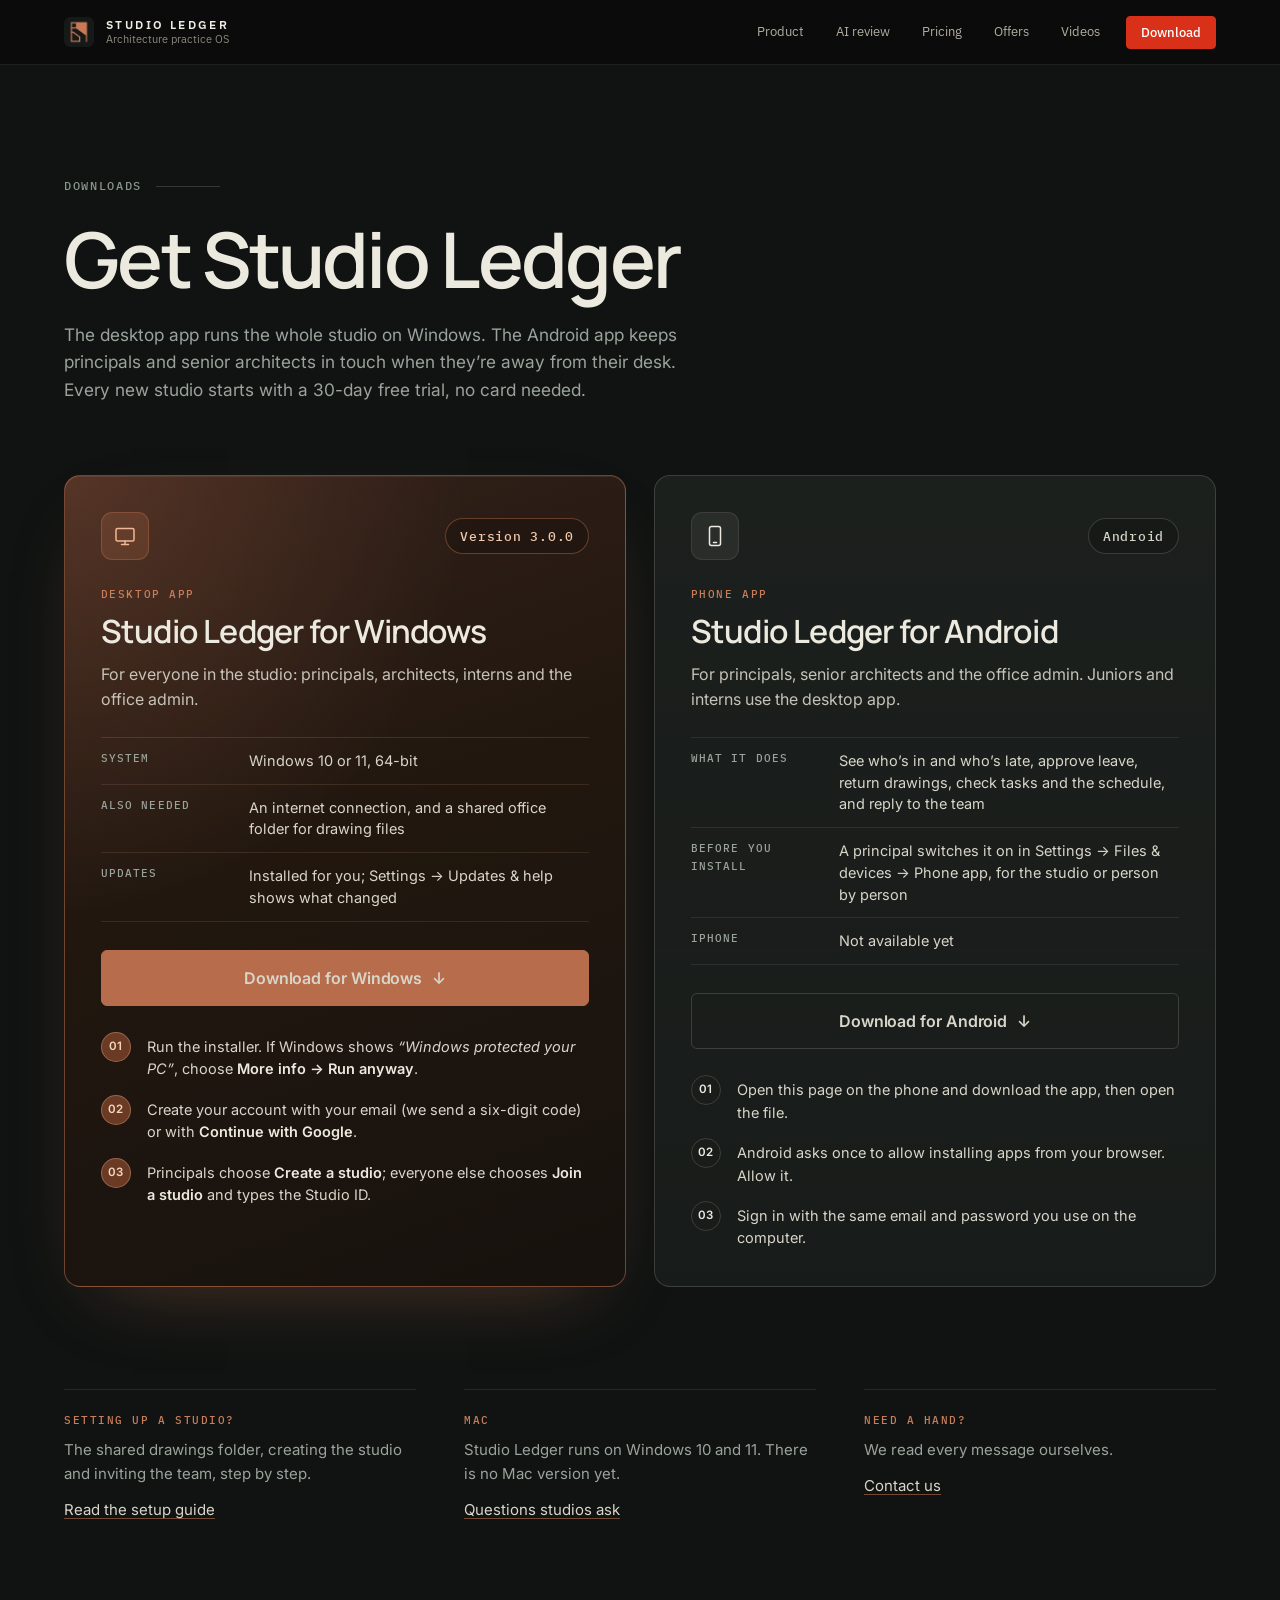
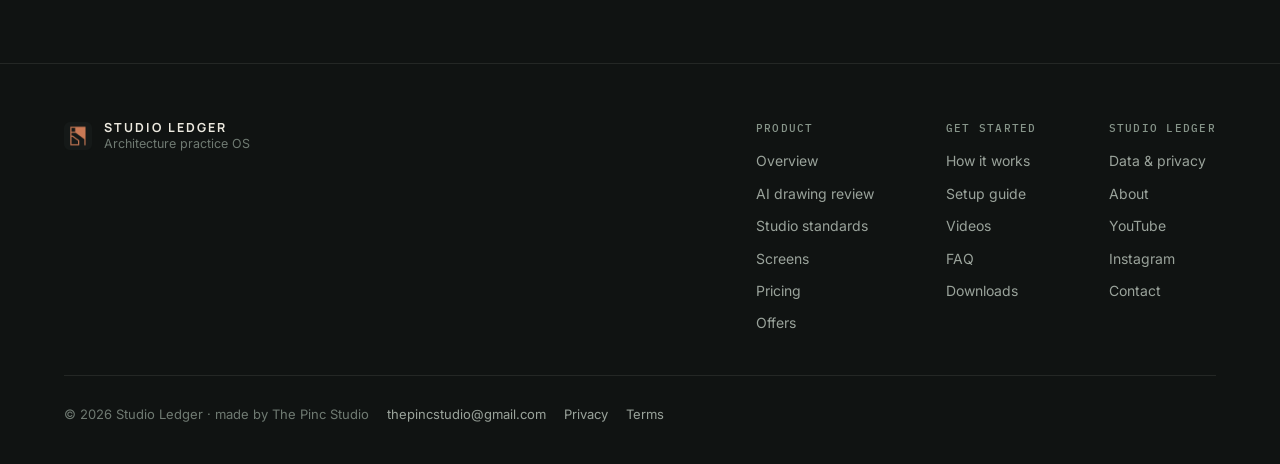
==== commit 4ee1c527: "Videos page: setup guide and demo videos from the YouTube channel New videos.html with a Setup guide" ====
--- a/download.html
+++ b/download.html
@@ -20,7 +20,7 @@
 <link rel="stylesheet" href="https://fonts.googleapis.com/css2?family=IBM+Plex+Sans:wght@400;500;600&family=Source+Serif+4:opsz,wght@8..60,400;8..60,500;8..60,600&display=swap">
 <link rel="stylesheet" href="https://fonts.googleapis.com/css2?family=IBM+Plex+Mono:wght@400;500&family=Inter:wght@400;500;600&family=Manrope:wght@500;600;700&display=swap">
 <link rel="stylesheet" href="styles.css?v=20261113">
-<link rel="stylesheet" href="site.css?v=20261114f">
+<link rel="stylesheet" href="site.css?v=20261115b">
 </head>
 <body class="dl-page">
 <a class="skip" href="#main">Skip to content</a>
@@ -36,6 +36,7 @@
       <a href="index.html#review">AI review</a>
       <a href="index.html#pricing">Pricing</a>
       <a href="index.html#offers">Offers</a>
+      <a href="videos.html">Videos</a>
     </nav>
     <div class="nav-cta">
       <a class="btn sm" data-download href="#start">Download</a>
@@ -134,8 +135,8 @@
     <a class="v2-foot-brand" href="./" aria-label="Studio Ledger, back to top"><img src="assets/icon.png" alt="" width="28" height="28"><span><b>Studio Ledger</b><small>Architecture practice OS</small></span></a>
     <nav class="v2-foot-cols" aria-label="Footer">
       <div><p class="v2-mono">Product</p><a href="index.html#product">Overview</a><a href="index.html#review">AI drawing review</a><a href="index.html#p-standards">Studio standards</a><a href="index.html#screens">Screens</a><a href="index.html#pricing">Pricing</a><a href="index.html#offers">Offers</a></div>
-      <div><p class="v2-mono">Get started</p><a href="index.html#setup">How it works</a><a href="index.html#setup-guide">Setup guide</a><a href="index.html#faq">FAQ</a><a href="download.html">Downloads</a></div>
-      <div><p class="v2-mono">Studio Ledger</p><a href="index.html#data">Data &amp; privacy</a><a href="index.html#about">About</a><a href="https://www.instagram.com/studioledger.in/" target="_blank" rel="noopener">Instagram</a><a data-contact href="#">Contact</a></div>
+      <div><p class="v2-mono">Get started</p><a href="index.html#setup">How it works</a><a href="index.html#setup-guide">Setup guide</a><a href="videos.html">Videos</a><a href="index.html#faq">FAQ</a><a href="download.html">Downloads</a></div>
+      <div><p class="v2-mono">Studio Ledger</p><a href="index.html#data">Data &amp; privacy</a><a href="index.html#about">About</a><a href="https://www.youtube.com/@studio_ledger" target="_blank" rel="noopener">YouTube</a><a href="https://www.instagram.com/studioledger.in/" target="_blank" rel="noopener">Instagram</a><a data-contact href="#">Contact</a></div>
     </nav>
     <p class="v2-foot-legal"><span>© 2026 Studio Ledger · made by The Pinc Studio</span><a data-contact-text href="#"></a><a href="privacy.html">Privacy</a><a href="terms.html">Terms</a></p>
   </div>
@@ -161,7 +162,7 @@
     </div>
     <h2 id="get-title">Get Studio Ledger</h2>
     <div class="get-soon">
-      <p class="get-sub">Downloads for Windows and Android open at <b>12 am on 15 November</b>. Leave your details and we’ll tell you the moment it’s out.</p>
+      <p class="get-sub">Downloads for Windows and Android open at <b>7 pm on 15 November</b>. Leave your details and we’ll tell you the moment it’s out.</p>
       <div class="cd-big mono" data-cd="big" role="timer" aria-label="Time until launch"></div>
     </div>
     <form id="get-form" novalidate>
@@ -187,6 +188,6 @@
   </div>
 </dialog>
 
-<script src="main.js?v=20261114f"></script>
+<script src="main.js?v=20261114g"></script>
 </body>
 </html>
--- a/site.css
+++ b/site.css
@@ -834,3 +834,60 @@
 .of-eb .of-steps { margin-top: 0; }
 .of-eb .of-steps li::before { box-shadow: 0 0 0 5px var(--c-bg2); }
 @media (max-width: 900px) { .of-eb-body { grid-template-columns: 1fr; } .pr-eb-banner { grid-template-columns: 1fr; } .pr-toggles .v2-seg { justify-content: flex-start; } }
+
+/* videos page: setup guide and demo videos from the YouTube channel */
+.vd-page { background: #101312; }
+.vd-top { padding-top: clamp(72px, 9vw, 128px); padding-bottom: clamp(56px, 7vw, 96px); }
+.v2 .vd-h { font-size: clamp(42px, 6vw, 84px); max-width: 14ch; }
+.vd-top .v2-lede { margin-top: 22px; }
+.vd-acts { display: flex; flex-wrap: wrap; align-items: center; gap: 20px 28px; margin-top: 36px; }
+.vd-sec { padding-top: clamp(64px, 8vw, 112px); padding-bottom: clamp(64px, 8vw, 112px); }
+.vd-head { margin-bottom: clamp(32px, 4vw, 52px); }
+.v2 .vd-kicker { color: var(--c-terra-hi); text-transform: uppercase; letter-spacing: .14em; font-size: 11.5px; margin-bottom: 18px; }
+.vd-head .v2-lede { margin-top: 18px; }
+.vd-sr { position: absolute; width: 1px; height: 1px; margin: -1px; padding: 0; overflow: hidden; clip: rect(0 0 0 0); white-space: nowrap; border: 0; }
+
+/* the picture that becomes the player */
+.vd-media { position: relative; aspect-ratio: 16 / 9; border-radius: 14px; overflow: hidden; border: 1px solid var(--c-line2); background: #0a0c0b; box-shadow: 0 30px 70px -40px rgb(0 0 0 / .8); }
+.vd-media iframe { position: absolute; inset: 0; width: 100%; height: 100%; border: 0; }
+.vd-play { position: absolute; inset: 0; display: block; text-decoration: none; cursor: pointer; }
+.vd-play img { width: 100%; height: 100%; object-fit: cover; transition: transform .6s var(--ease), filter .3s; filter: brightness(.82); }
+.vd-play::after { content: ""; position: absolute; inset: 0; background: linear-gradient(180deg, rgb(16 19 18 / 0) 55%, rgb(16 19 18 / .55)); pointer-events: none; }
+.vd-btn { position: absolute; z-index: 1; left: 50%; top: 50%; width: 76px; height: 76px; margin: -38px 0 0 -38px; border-radius: 50%; display: grid; place-items: center; background: var(--c-terra); color: #fff; box-shadow: 0 0 0 8px rgb(183 109 75 / .25), 0 14px 34px -8px rgb(0 0 0 / .6); transition: transform .25s var(--ease), background-color .2s; }
+.vd-btn svg { width: 30px; height: 30px; fill: currentColor; margin-left: 4px; }
+.vd-play:hover img { transform: scale(1.03); filter: brightness(.95); }
+.vd-play:hover .vd-btn { background: var(--c-terra-hi); transform: scale(1.06); }
+.vd-play:focus-visible { outline-offset: -4px; }
+
+/* text beside or under each video */
+.v2 .vd-tag { display: inline-block; padding: 6px 12px; border-radius: 999px; border: 1px solid rgb(183 109 75 / .45); background: rgb(183 109 75 / .12); color: #f2c9ae; text-transform: uppercase; letter-spacing: .12em; font-size: 11px; }
+.v2 .vd-title { margin: 16px 0 0; font: 600 clamp(24px, 2.4vw, 32px)/1.15 var(--f-head); letter-spacing: -.025em; color: var(--c-fg-hi); text-wrap: balance; }
+.v2 .vd-desc { margin: 14px 0 0; color: var(--c-tx2); font-size: 16px; line-height: 1.6; max-width: 38em; }
+.vd-chips { display: flex; flex-wrap: wrap; gap: 8px; margin: 20px 0 0; padding: 0; list-style: none; }
+.vd-chips li { padding: 5px 12px; border-radius: 999px; border: 1px solid var(--c-line2); color: var(--c-fg); font-size: 13px; line-height: 1.4; }
+.vd-yt { display: inline-block; margin-top: 22px; min-height: 24px; font-size: 15px; }
+
+.vd-feature { display: grid; grid-template-columns: minmax(0, 1.6fr) minmax(0, 1fr); gap: clamp(28px, 4vw, 56px); align-items: center; }
+.vd-grid { display: grid; grid-template-columns: repeat(2, minmax(0, 1fr)); gap: clamp(28px, 3.4vw, 48px) clamp(24px, 3vw, 40px); }
+.vd-card { display: flex; flex-direction: column; }
+.vd-card .vd-body { padding-top: 22px; }
+.vd-aside { margin-top: clamp(28px, 3vw, 40px); color: var(--c-tx2); font-size: 15px; max-width: 44em; }
+
+/* closing band */
+.vd-more { display: grid; grid-template-columns: minmax(0, 1.4fr) minmax(0, 1fr); gap: 28px 48px; align-items: center; padding: clamp(28px, 4vw, 52px); border-radius: 16px; border: 1px solid rgb(183 109 75 / .55); background: radial-gradient(90% 120% at 100% 0%, rgb(183 109 75 / .22), transparent 60%), var(--c-bg2); }
+.v2 .vd-more-h { margin: 0; font: 600 clamp(26px, 3vw, 40px)/1.12 var(--f-head); letter-spacing: -.03em; color: var(--c-fg-hi); }
+.vd-more p:not(.v2-mono) { margin: 14px 0 0; color: var(--c-fg); font-size: 16px; max-width: 34em; }
+.vd-more-act { display: flex; flex-direction: column; align-items: flex-start; gap: 18px; }
+
+@media (max-width: 900px) {
+  .vd-feature, .vd-more { grid-template-columns: 1fr; }
+  .vd-grid { grid-template-columns: 1fr; }
+}
+@media (max-width: 480px) {
+  .vd-btn { width: 64px; height: 64px; margin: -32px 0 0 -32px; }
+  .vd-acts .v2-btn, .vd-more-act .v2-btn { width: 100%; }
+}
+@media (prefers-reduced-motion: reduce) {
+  .vd-play img, .vd-btn { transition: none; }
+  .vd-play:hover img, .vd-play:hover .vd-btn { transform: none; }
+}
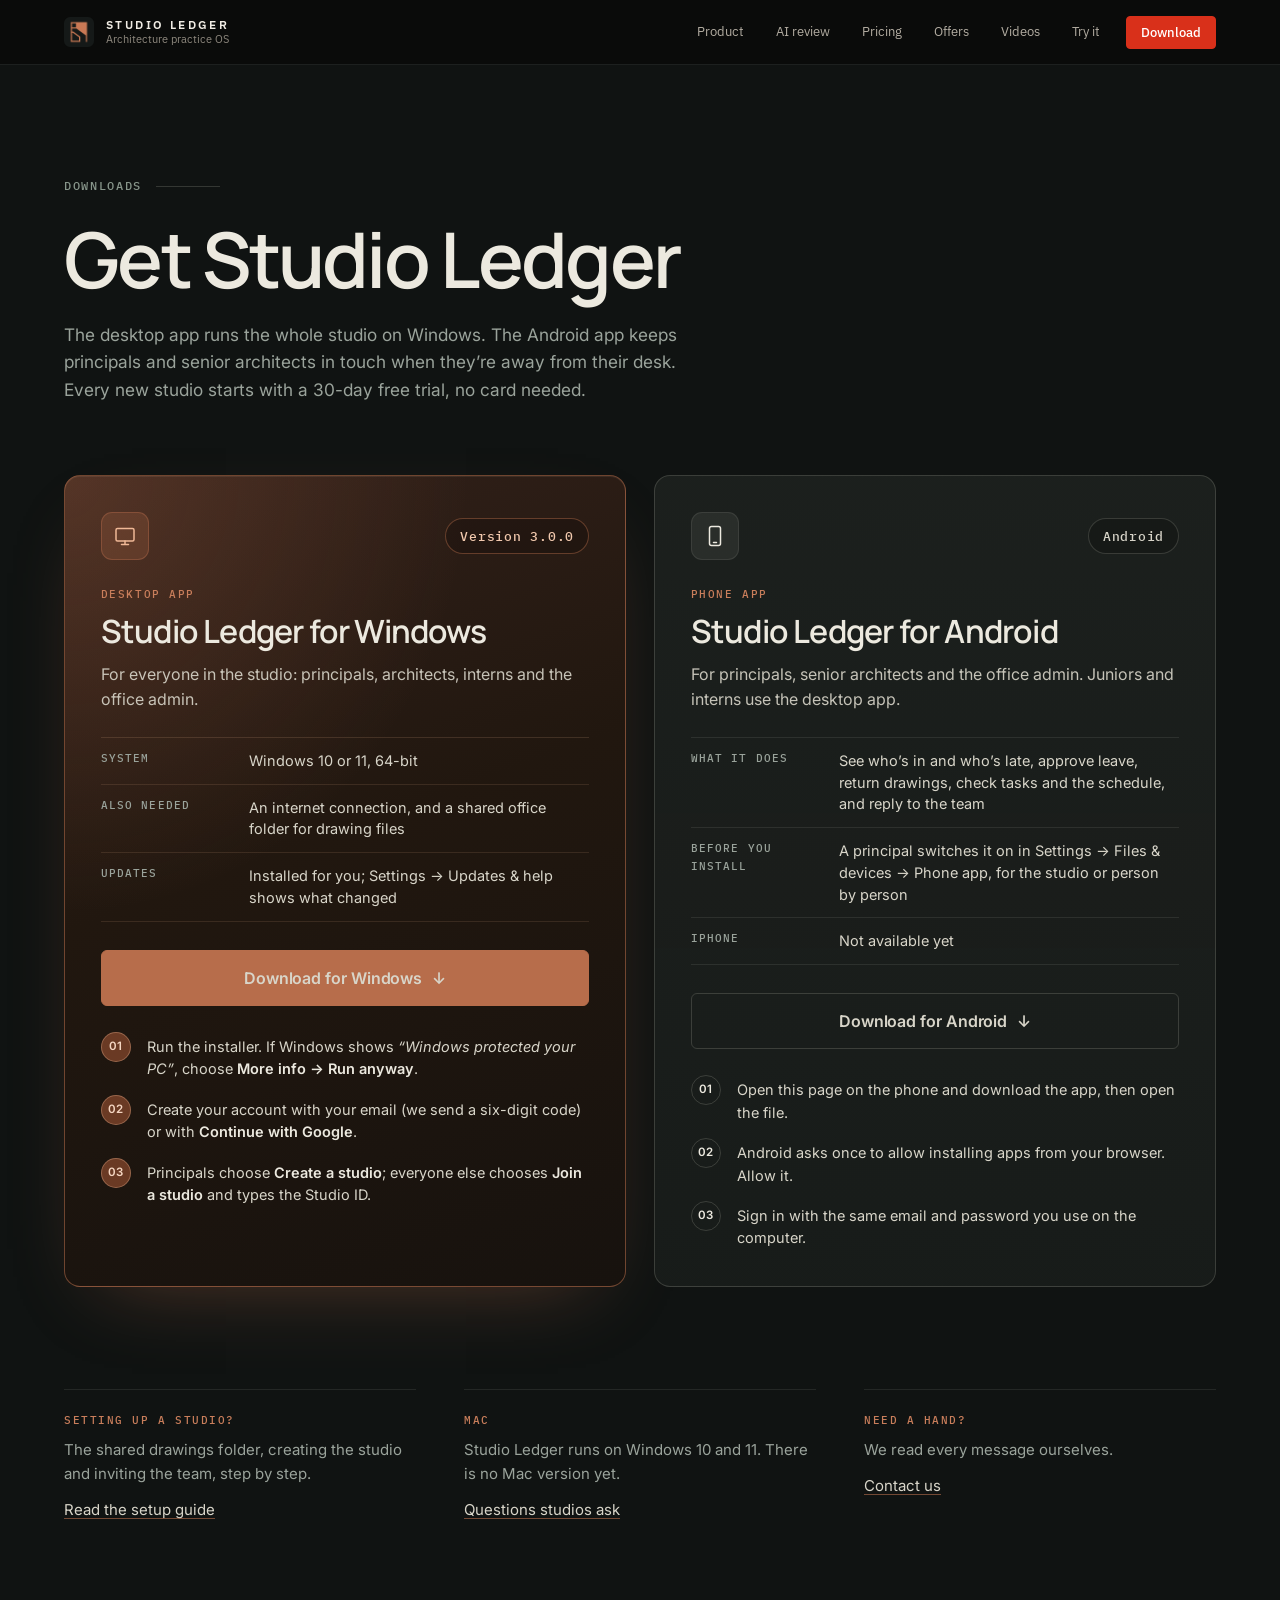
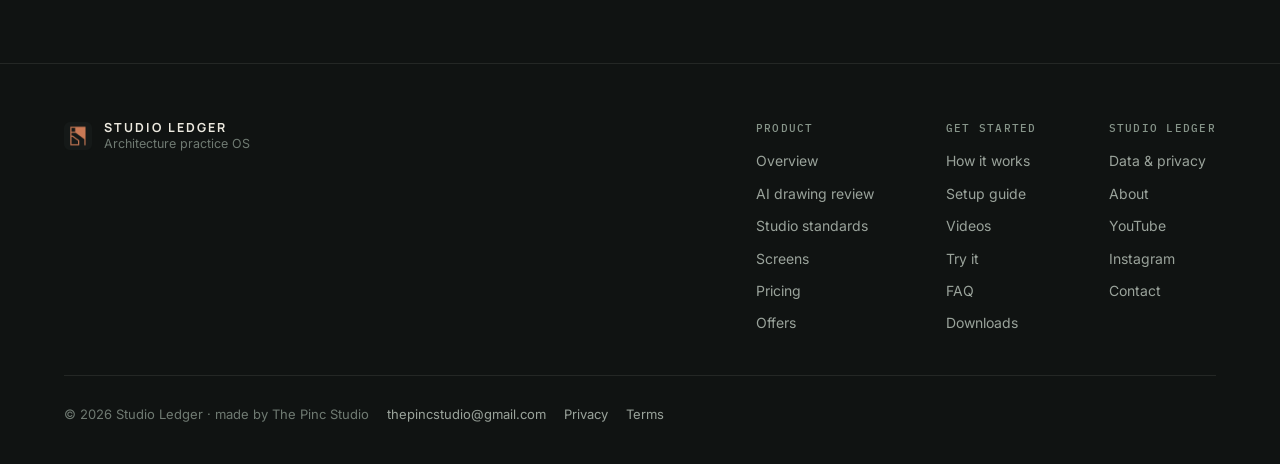
==== commit 57ebddd2: "Link the Try it page from the top menu and footer Co-Authored-By: Claude Opus 5.5 <noreply@anthropic" ====
--- a/download.html
+++ b/download.html
@@ -37,6 +37,7 @@
       <a href="index.html#pricing">Pricing</a>
       <a href="index.html#offers">Offers</a>
       <a href="videos.html">Videos</a>
+      <a href="try.html">Try it</a>
     </nav>
     <div class="nav-cta">
       <a class="btn sm" data-download href="#start">Download</a>
@@ -135,7 +136,7 @@
     <a class="v2-foot-brand" href="./" aria-label="Studio Ledger, back to top"><img src="assets/icon.png" alt="" width="28" height="28"><span><b>Studio Ledger</b><small>Architecture practice OS</small></span></a>
     <nav class="v2-foot-cols" aria-label="Footer">
       <div><p class="v2-mono">Product</p><a href="index.html#product">Overview</a><a href="index.html#review">AI drawing review</a><a href="index.html#p-standards">Studio standards</a><a href="index.html#screens">Screens</a><a href="index.html#pricing">Pricing</a><a href="index.html#offers">Offers</a></div>
-      <div><p class="v2-mono">Get started</p><a href="index.html#setup">How it works</a><a href="index.html#setup-guide">Setup guide</a><a href="videos.html">Videos</a><a href="index.html#faq">FAQ</a><a href="download.html">Downloads</a></div>
+      <div><p class="v2-mono">Get started</p><a href="index.html#setup">How it works</a><a href="index.html#setup-guide">Setup guide</a><a href="videos.html">Videos</a><a href="try.html">Try it</a><a href="index.html#faq">FAQ</a><a href="download.html">Downloads</a></div>
       <div><p class="v2-mono">Studio Ledger</p><a href="index.html#data">Data &amp; privacy</a><a href="index.html#about">About</a><a href="https://www.youtube.com/@studio_ledger" target="_blank" rel="noopener">YouTube</a><a href="https://www.instagram.com/studioledger.in/" target="_blank" rel="noopener">Instagram</a><a data-contact href="#">Contact</a></div>
     </nav>
     <p class="v2-foot-legal"><span>© 2026 Studio Ledger · made by The Pinc Studio</span><a data-contact-text href="#"></a><a href="privacy.html">Privacy</a><a href="terms.html">Terms</a></p>
@@ -188,6 +189,6 @@
   </div>
 </dialog>
 
-<script src="main.js?v=20261114g"></script>
+<script src="main.js?v=20261115j"></script>
 </body>
 </html>
